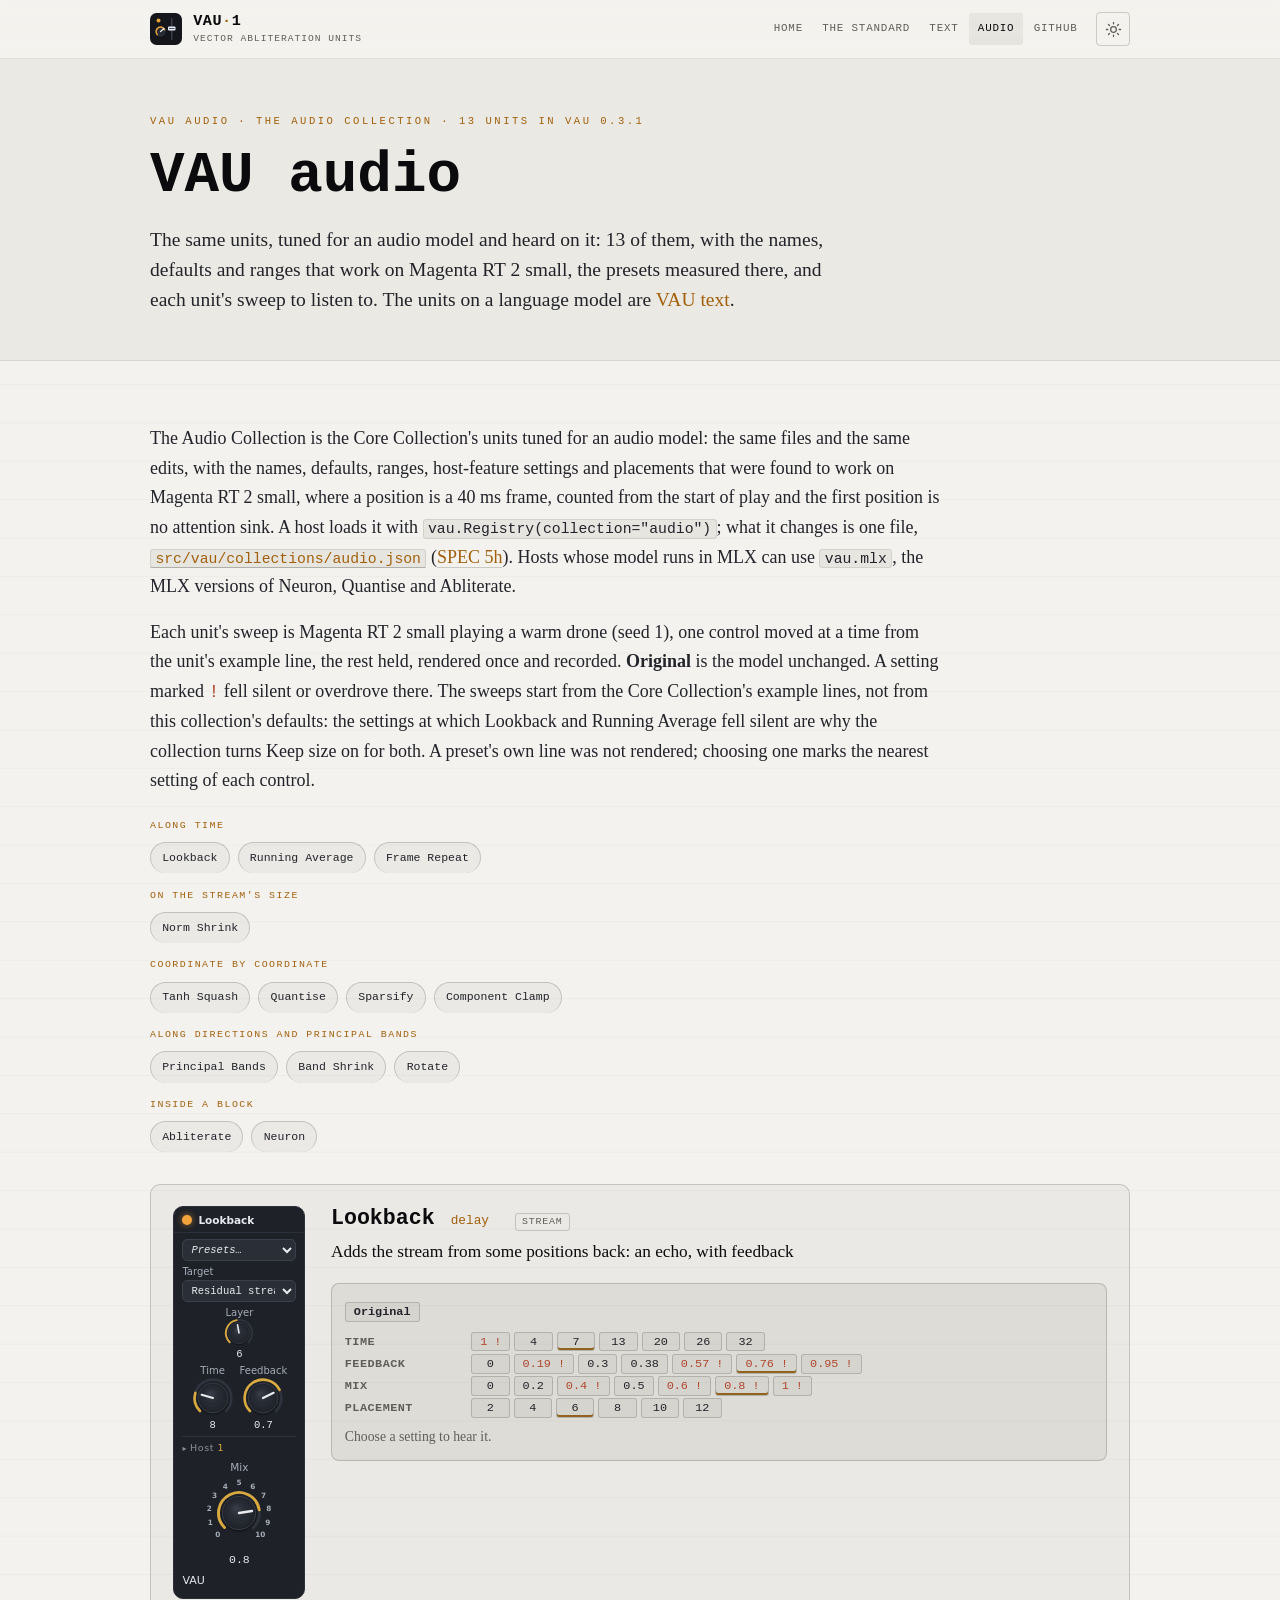
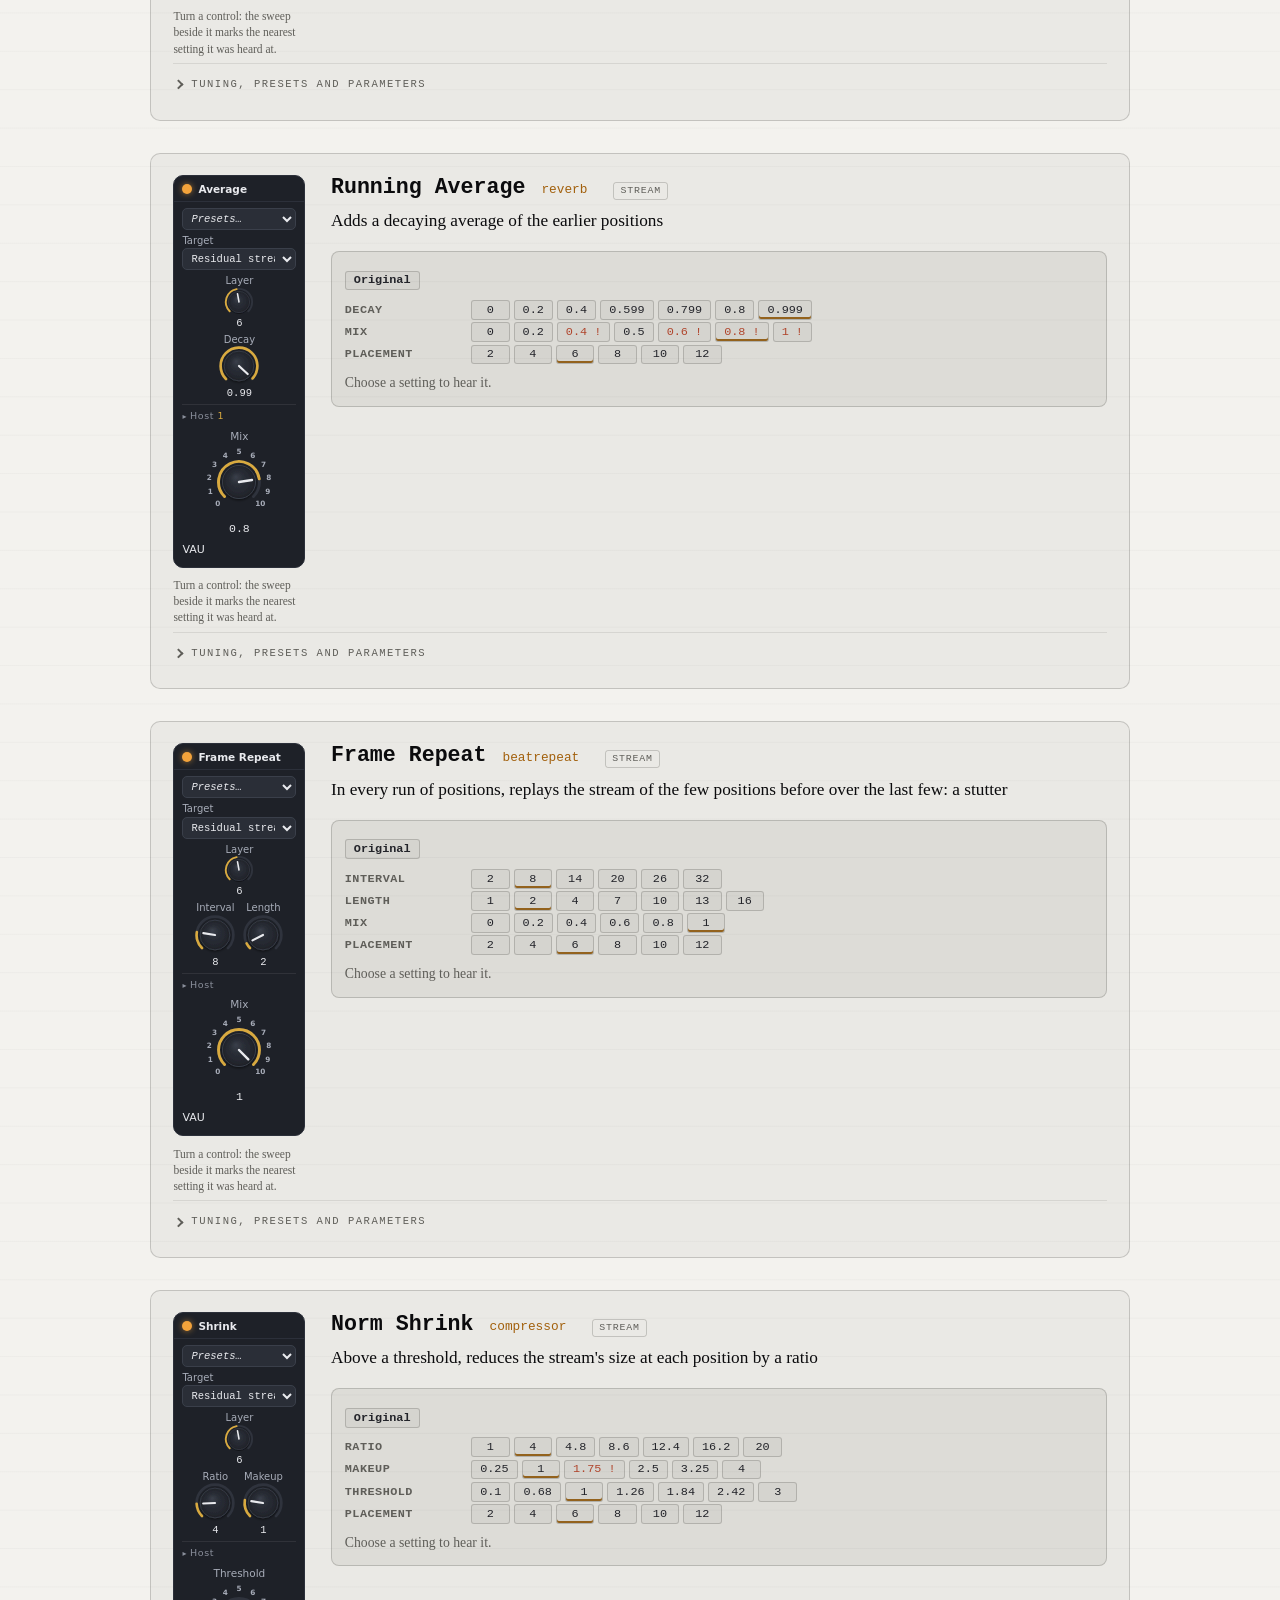
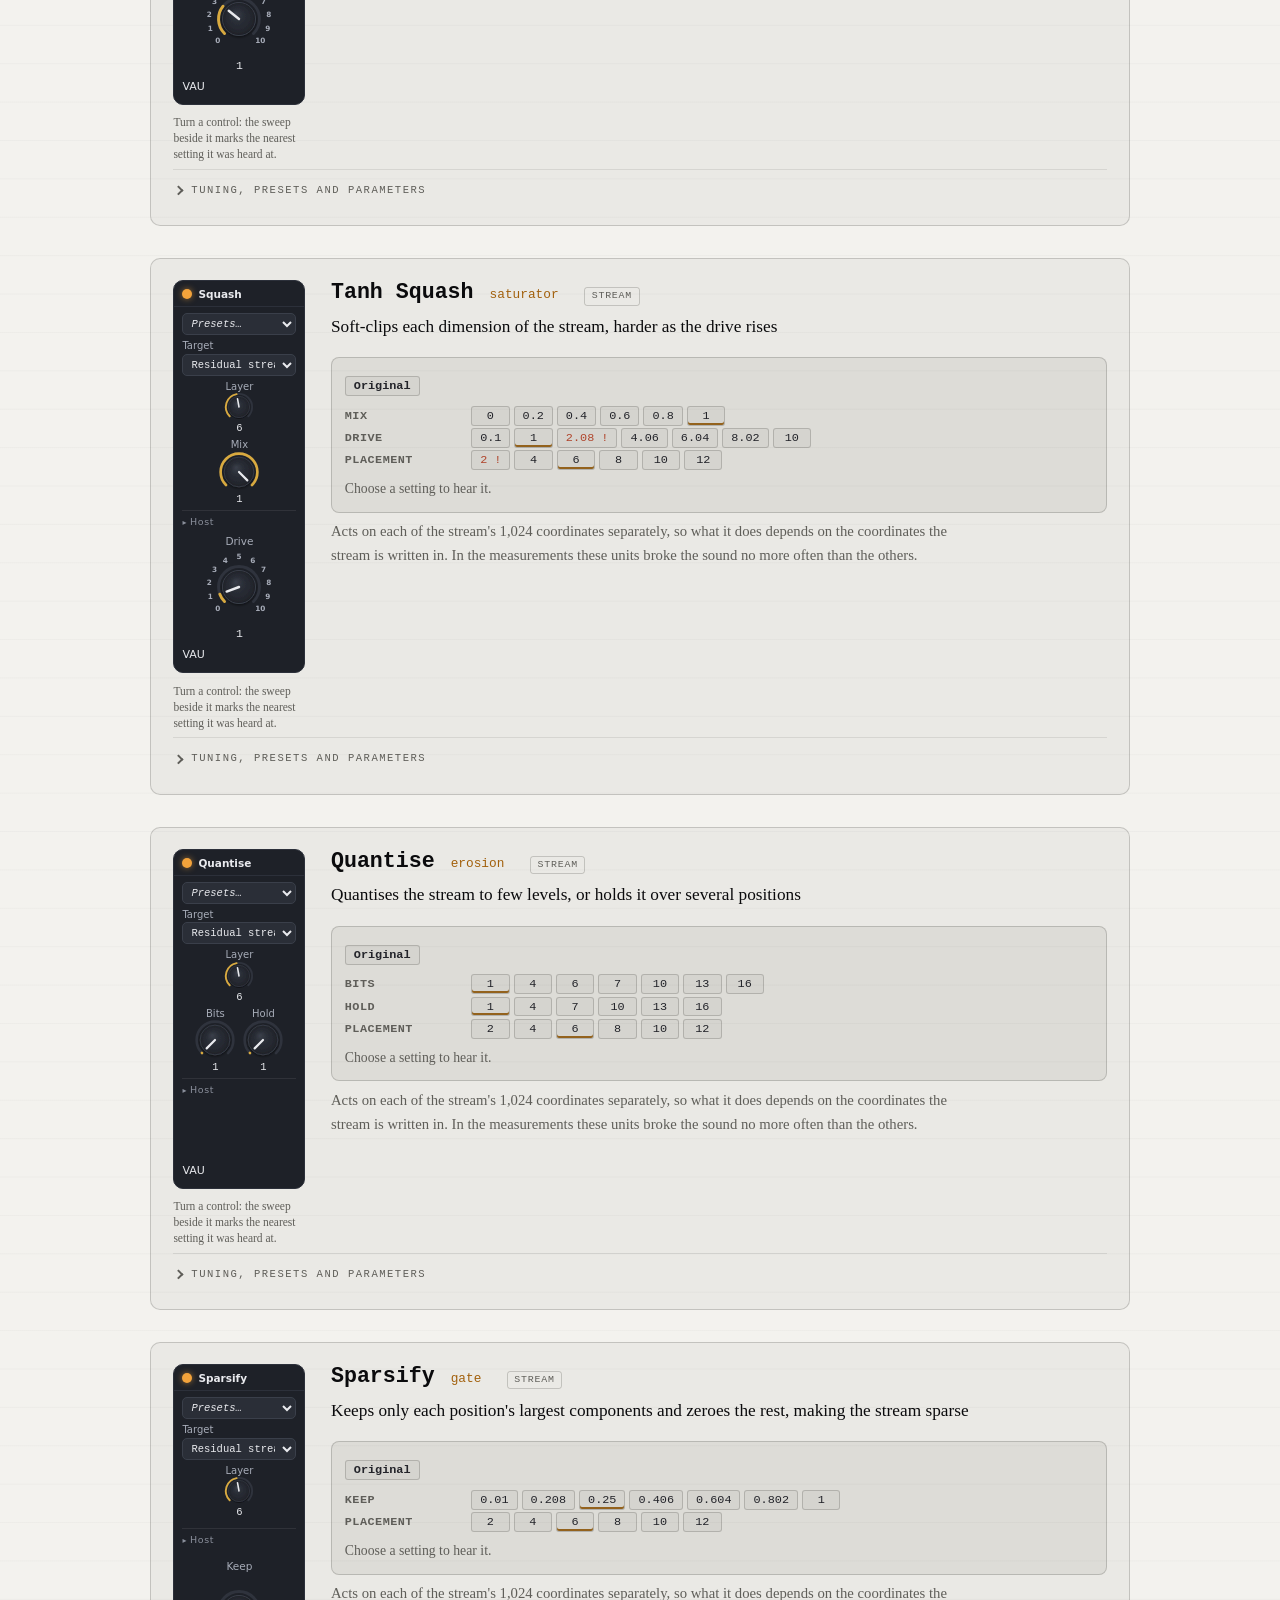
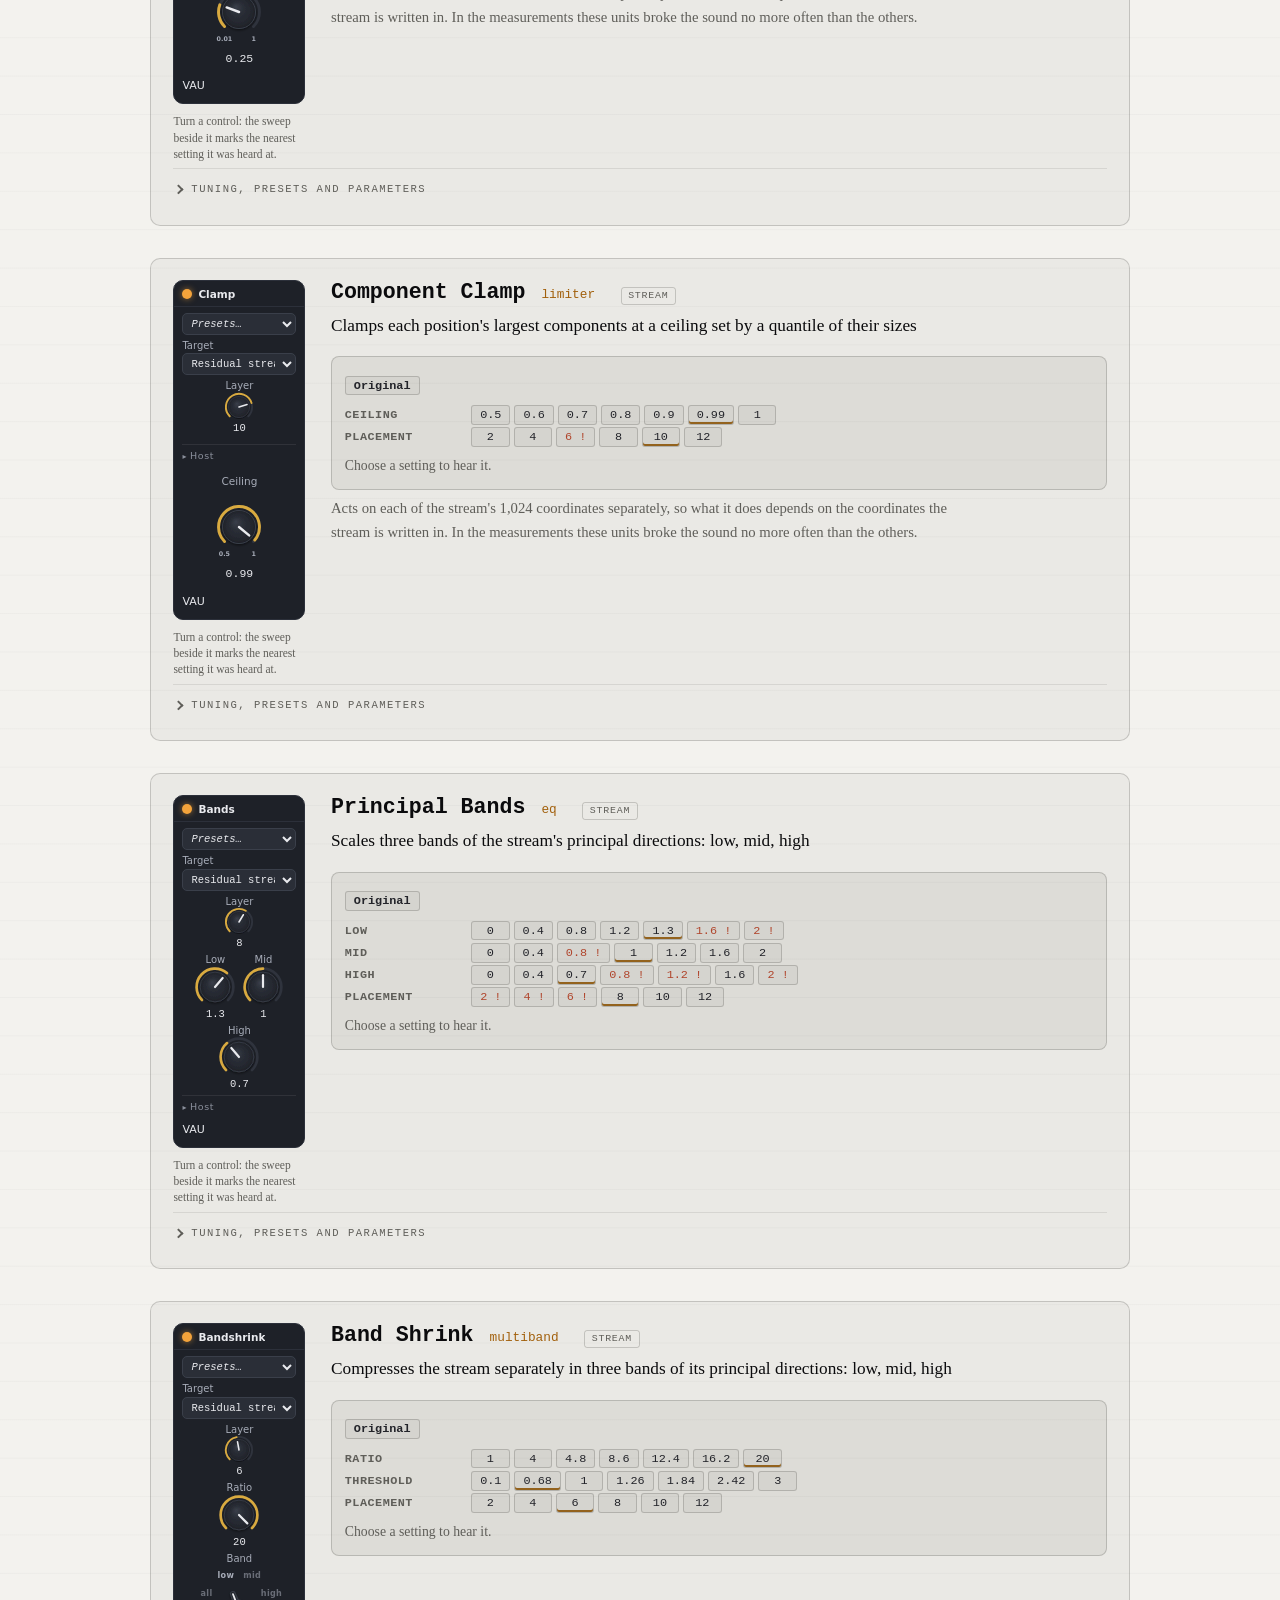
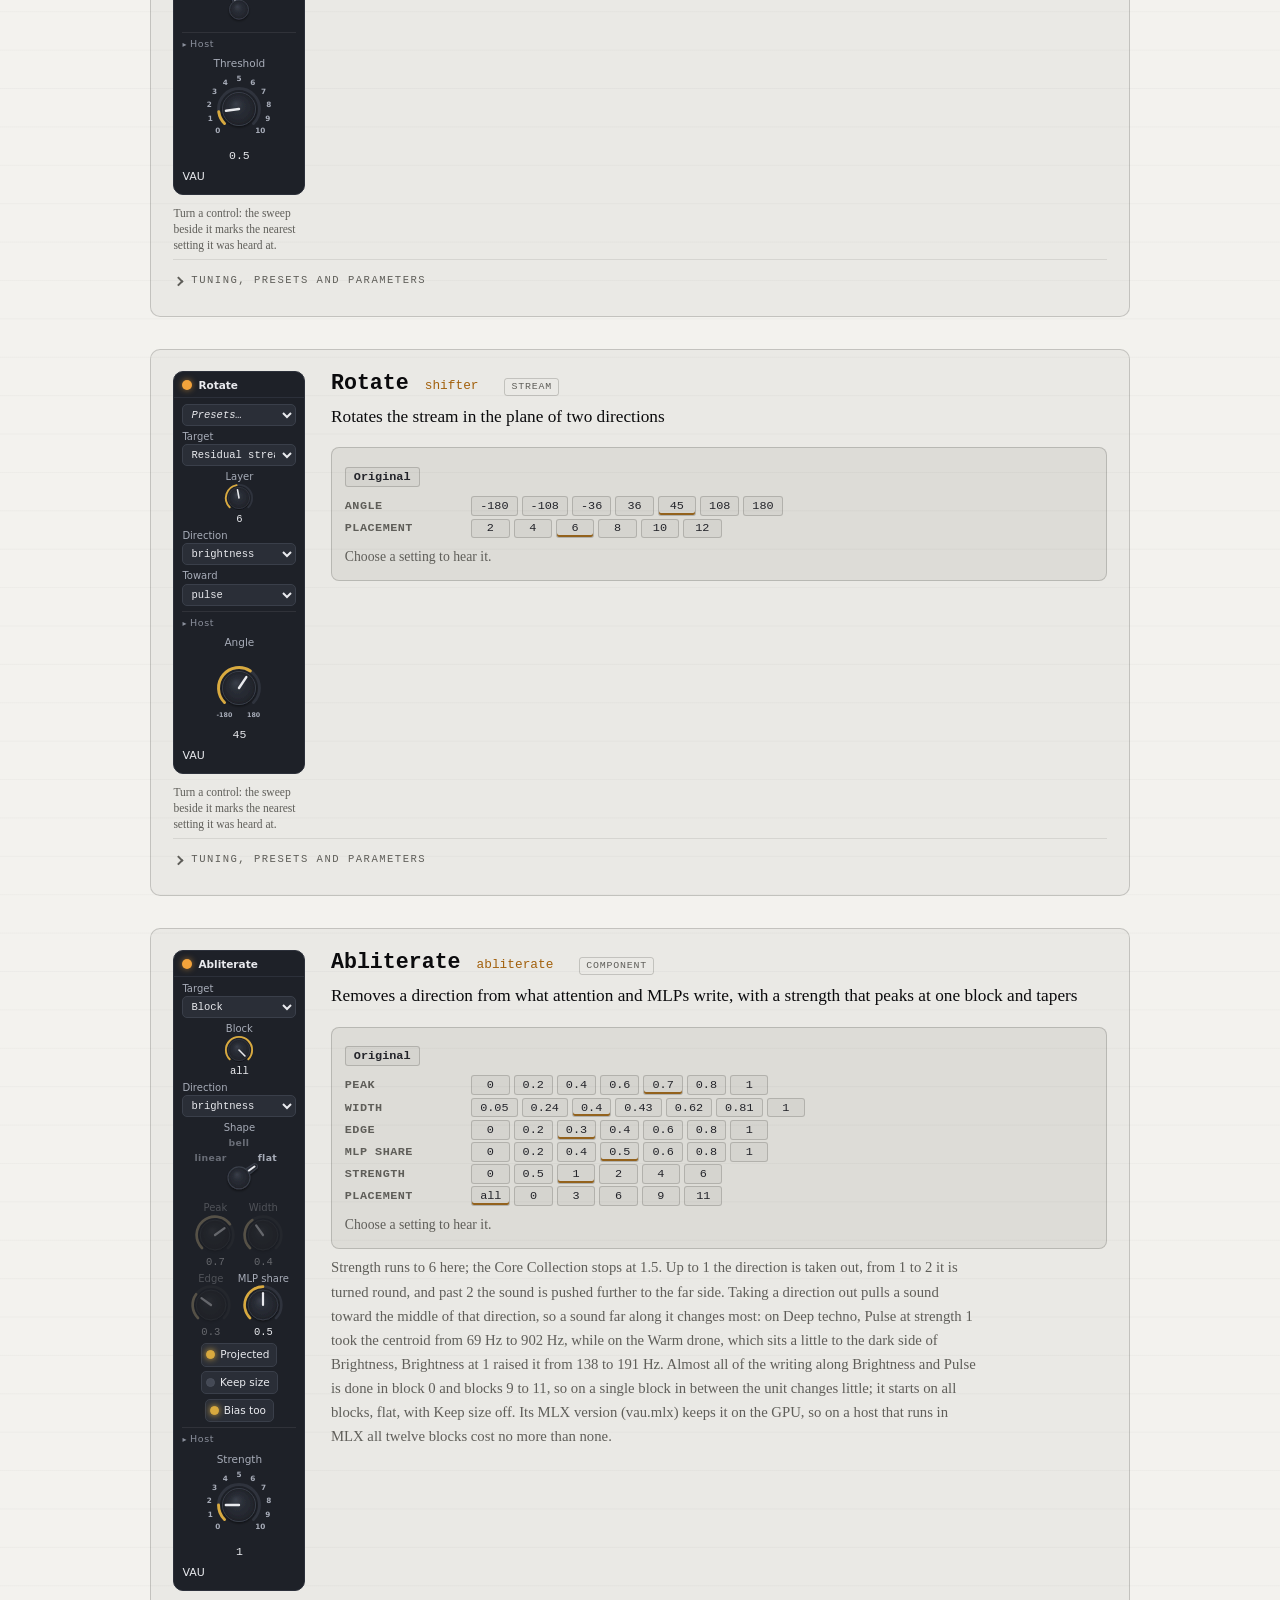
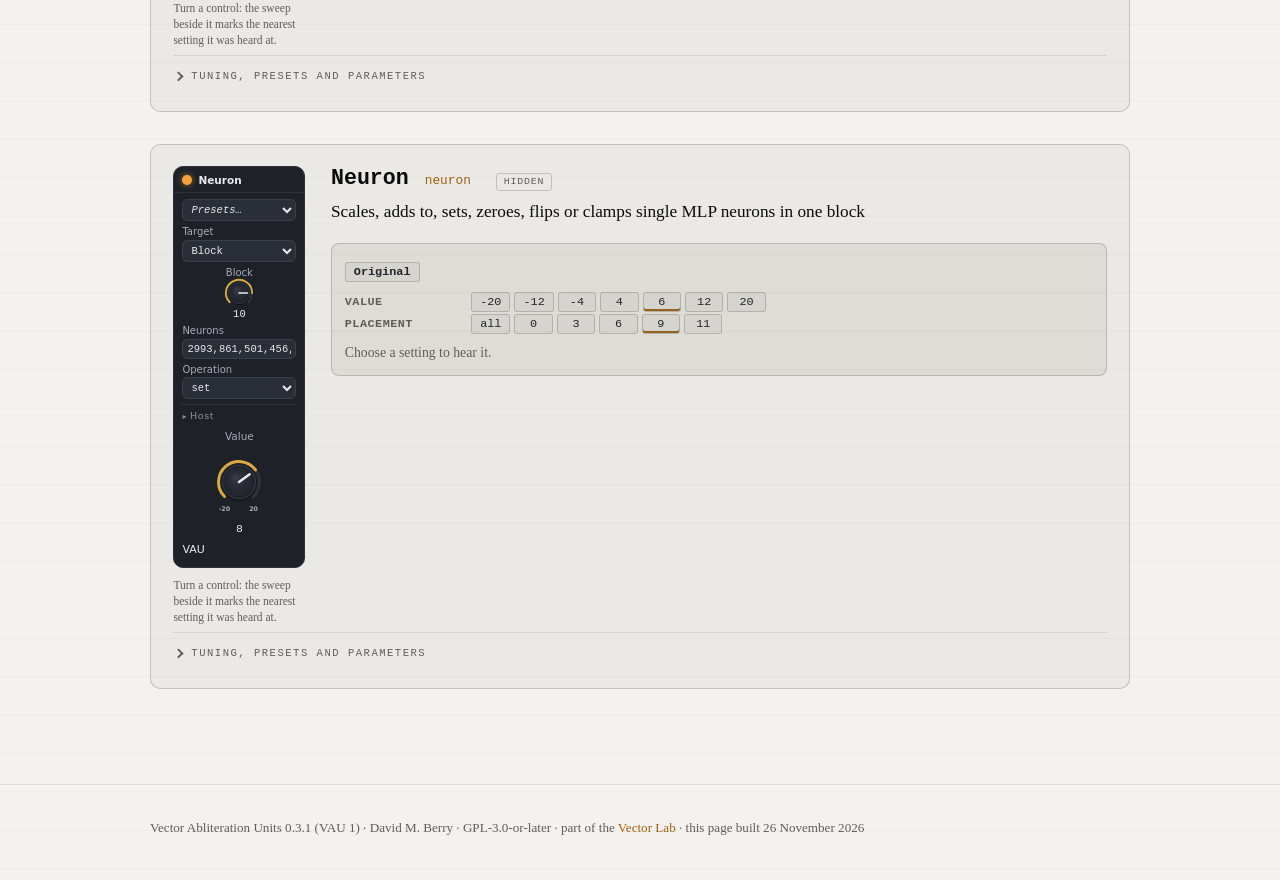
==== docs/audio.html @ e118e0f9 "VAU 0.3.1: VAU text and VAU audio; the Audio Collection; vau.mlx - The Audio Collection: the Core Co" ====
<!DOCTYPE html>
<html lang="en-GB">
<head>
  <meta charset="utf-8">
  <meta name="viewport" content="width=device-width, initial-scale=1">
  <title>VAU audio · Vector Abliteration Units</title>
  <meta name="description" content="The Audio Collection: the Vector Abliteration Units tuned for an audio model, Magenta RT 2 small, with each unit&#x27;s sweep to listen to, its presets and what the collection changes.">
  <link rel="icon" href="logo.svg" type="image/svg+xml">
  <meta name="theme-color" content="#f3f2ee" media="(prefers-color-scheme: light)">
  <meta name="theme-color" content="#101217" media="(prefers-color-scheme: dark)">
  <meta property="og:title" content="VAU audio · Vector Abliteration Units">
  <meta property="og:description" content="The Audio Collection: the Vector Abliteration Units tuned for an audio model, Magenta RT 2 small, with each unit&#x27;s sweep to listen to, its presets and what the collection changes.">
  <meta property="og:type" content="website">
  <meta property="og:url" content="https://vector-lab-tools.github.io/vector-abliteration-units/audio.html">
  <script>(function(){try{var t=localStorage.getItem('vau-theme');if(t==='light'||t==='dark')document.documentElement.setAttribute('data-theme',t);}catch(e){}})();</script>
  <link rel="stylesheet" href="style.css?v=4a406ab8c1">
  <link rel="stylesheet" href="vau-card.css?v=61e26189cd">
  <link rel="stylesheet" href="vau-core.css?v=1304caed5c">
</head>
<body>
<!-- Generated by tools/build_site.py: edit that script, or SPEC.md and the units, not this file. -->

  <header class="site-header">
    <div class="wrap">
      <a class="brand" href="./" aria-label="Vector Abliteration Units, home">
        <img src="logo.svg" alt="">
        <span class="brand-block">
          <span class="brand-name">VAU<span class="dot">·</span>1</span>
          <span class="brand-tagline">Vector Abliteration Units</span>
        </span>
      </a>
      <div class="head-tools">
        <nav class="site-nav" aria-label="Site">
          <a href="index.html">Home</a>
          <a href="spec.html">The standard</a>
          <a href="units.html">Text</a>
          <a href="audio.html" aria-current="page">Audio</a>
          <a href="https://github.com/vector-lab-tools/vector-abliteration-units">GitHub</a>
        </nav>
        <button class="theme-toggle" type="button" aria-label="Switch between light and dark" title="Switch between light and dark">
          <svg class="icon-moon" viewBox="0 0 24 24" fill="none" stroke="currentColor" stroke-width="1.8" stroke-linecap="round" stroke-linejoin="round" aria-hidden="true"><path d="M21 12.79A9 9 0 1 1 11.21 3 7 7 0 0 0 21 12.79z"/></svg>
          <svg class="icon-sun" viewBox="0 0 24 24" fill="none" stroke="currentColor" stroke-width="1.8" stroke-linecap="round" stroke-linejoin="round" aria-hidden="true"><circle cx="12" cy="12" r="4"/><path d="M12 2v2M12 20v2M4.93 4.93l1.41 1.41M17.66 17.66l1.41 1.41M2 12h2M20 12h2M4.93 19.07l1.41-1.41M17.66 6.34l1.41-1.41"/></svg>
        </button>
      </div>
    </div>
  </header>

  <section class="hero doc-hero">
    <div class="wrap hero-inner">
      <span class="kicker">VAU audio · the Audio Collection · 13 units in VAU 0.3.1</span>
      <h1>VAU audio</h1>
      <p class="tagline">The same units, tuned for an audio model and heard on it: 13 of them, with the names, defaults and ranges that work on Magenta RT 2 small, the presets measured there, and each unit's sweep to listen to. The units on a language model are <a href="units.html">VAU text</a>.</p>
    </div>
  </section>

  <main class="content">
    <svg width="0" height="0" style="position:absolute" aria-hidden="true"><defs><linearGradient id="vuPlate" x1="0" y1="0" x2="0" y2="1"><stop offset="0" stop-color="#24448c"/><stop offset="0.45" stop-color="#1f3d80"/><stop offset="1" stop-color="#1a356f"/></linearGradient><radialGradient id="vuKnob" cx="0.5" cy="0.5" r="0.5" fx="0.41" fy="0.35"><stop offset="0" stop-color="#46484f"/><stop offset="0.35" stop-color="#1c1d21"/><stop offset="0.8" stop-color="#0a0b0c"/><stop offset="1" stop-color="#000"/></radialGradient><linearGradient id="vuCap" x1="0" y1="0" x2="0" y2="1"><stop offset="0" stop-color="#f6f7f9"/><stop offset="0.45" stop-color="#c9cdd3"/><stop offset="0.55" stop-color="#9ca2ab"/><stop offset="1" stop-color="#e1e4e8"/></linearGradient><radialGradient id="vuScrew" fx="0.4" fy="0.35"><stop offset="0" stop-color="#f4f6f8"/><stop offset="0.45" stop-color="#b9bec6"/><stop offset="1" stop-color="#5d626a"/></radialGradient><filter id="vuSoft" x="-20%" y="-20%" width="140%" height="140%"><feGaussianBlur stdDeviation="0.25"/></filter><filter id="vuShadow" x="-30%" y="-30%" width="160%" height="170%"><feDropShadow dx="0" dy="1.4" stdDeviation="1.1" flood-color="#000" flood-opacity="0.6"/></filter></defs></svg>
    <div class="wrap">
      <p>The Audio Collection is the Core Collection's units tuned for an audio model: the same files and the same edits, with the names, defaults, ranges, host-feature settings and placements that were found to work on Magenta RT 2 small, where a position is a 40 ms frame, counted from the start of play and the first position is no attention sink. A host loads it with <code>vau.Registry(collection="audio")</code>; what it changes is one file, <a href="https://github.com/vector-lab-tools/vector-abliteration-units/blob/main/src/vau/collections/audio.json"><code>src/vau/collections/audio.json</code></a> (<a href="spec.html#5h-the-audio-collection-and-mlx-versions">SPEC 5h</a>). Hosts whose model runs in MLX can use <code>vau.mlx</code>, the MLX versions of Neuron, Quantise and Abliterate.</p>
      <p>Each unit's sweep is Magenta RT 2 small playing a warm drone (seed 1), one control moved at a time from the unit's example line, the rest held, rendered once and recorded. <b>Original</b> is the model unchanged. A setting marked <span class="au-bad-key">!</span> fell silent or overdrove there. The sweeps start from the Core Collection's example lines, not from this collection's defaults: the settings at which Lookback and Running Average fell silent are why the collection turns Keep size on for both. A preset's own line was not rendered; choosing one marks the nearest setting of each control.</p>
      <nav class="unit-index" aria-label="Units">
        <span class="ui-cat">Along time</span>
        <a href="#delay">Lookback</a>
        <a href="#reverb">Running Average</a>
        <a href="#beatrepeat">Frame Repeat</a>
        <span class="ui-cat">On the stream&#x27;s size</span>
        <a href="#compressor">Norm Shrink</a>
        <span class="ui-cat">Coordinate by coordinate</span>
        <a href="#saturator">Tanh Squash</a>
        <a href="#erosion">Quantise</a>
        <a href="#gate">Sparsify</a>
        <a href="#limiter">Component Clamp</a>
        <span class="ui-cat">Along directions and principal bands</span>
        <a href="#eq">Principal Bands</a>
        <a href="#multiband">Band Shrink</a>
        <a href="#shifter">Rotate</a>
        <span class="ui-cat">Inside a block</span>
        <a href="#abliterate">Abliterate</a>
        <a href="#neuron">Neuron</a>
      </nav>
      <article class="unit reveal" id="delay">
        <div class="unit-top">
          <figure class="uc"><div class="uc-strip"><div class="uc-top"><span class="uc-led"></span><b>Lookback</b></div><div class="uc-card" data-vau-card="delay" data-values="{&quot;time&quot;: &quot;8&quot;, &quot;feedback&quot;: &quot;0.7&quot;, &quot;mix&quot;: &quot;0.8&quot;, &quot;keepnorm&quot;: &quot;1&quot;, &quot;_target&quot;: [&quot;layer&quot;, &quot;6&quot;]}"></div></div><p class="uc-hint">Turn a control: the sweep beside it marks the nearest setting it was heard at.</p></figure>
          <div class="unit-main">
            <div class="unit-head"><h2>Lookback</h2><span class="id">delay</span><span class="space-tag" title="What it transforms (its space, SPEC section 4)">stream</span></div>
            <p class="what">Adds the stream from some positions back: an echo, with feedback</p>
            <div class="au-listen" data-au="delay"></div>
            
          </div>
        </div>
        <details class="unit-more">
        <summary>Tuning, presets and parameters</summary>
        <h3>What the collection changes</h3>
        <div class="table-wrap"><table><thead><tr><th>Setting</th><th>Core Collection</th><th>Audio Collection</th></tr></thead><tbody><tr><td>Time, default</td><td>4</td><td>8</td></tr><tr><td>Feedback, default</td><td>0.3</td><td>0.7</td></tr><tr><td>Mix, default</td><td>0.5</td><td>0.8</td></tr><tr><td>Keep size (host feature)</td><td>off</td><td>on</td></tr><tr><td>Placement</td><td>6</td><td>6</td></tr></tbody></table></div>
        <h3>Presets on Magenta RT 2 small</h3>
<p class="small">7 presets measured on Magenta RT 2 small, a music model, each kept only if it broke the output on none of 10 held-out seeds; the last column says which measures moved the same way beyond chance there. Presets are per model: on another model the same line can do something else.</p>
<div class="table-wrap"><table><thead><tr><th>Preset</th><th>Line</th><th>What it does</th><th>Heard beyond chance</th></tr></thead><tbody><tr><td>Ghost Trail</td><td><code>delay layer=6 time=4 feedback=0.3 mix=0.2 keepnorm=1</code></td><td>An echo four frames (160 ms) back, at layer 6, with the stream kept to its size</td><td>none beyond chance</td></tr><tr><td>Slapback</td><td><code>delay layer=6 time=2 feedback=0.3 mix=0.2 keepnorm=1</code></td><td>A short echo, two frames (80 ms) back, kept to size: spectral shape changed</td><td>spectral shape</td></tr><tr><td>Long Echo</td><td><code>delay layer=6 time=12 feedback=0.3 mix=0.2 keepnorm=1</code></td><td>An echo twelve frames (480 ms) back, kept to size: quieter</td><td>level</td></tr><tr><td>Deep Echo</td><td><code>delay layer=12 time=4 feedback=0.3 mix=0.2 keepnorm=1</code></td><td>An echo four frames back at the last layer, kept to size</td><td>none beyond chance</td></tr><tr><td>Smear</td><td><code>delay layer=2 time=4 feedback=0.3 mix=0.3 keepnorm=1</code></td><td>An early echo, at layer 2, with the stream kept to its size: each frame more like the ones before it</td><td>frame to frame</td></tr><tr><td>Feedback Loop <span class="chip">start</span></td><td><code>delay layer=6 time=8 feedback=0.7 mix=0.8 keepnorm=1</code></td><td>A strong echo that feeds back on itself, kept to size: darker, quieter, spectral shape changed</td><td>brightness, level, spectral shape</td></tr><tr><td>Late Repeats</td><td><code>delay layer=12 time=2 feedback=0.6 mix=0.6 keepnorm=1</code></td><td>Short repeats with feedback at the last layer, kept to size: darker</td><td>brightness</td></tr></tbody></table></div>
        <h3>Parameters</h3>
        <div class="table-wrap"><table>
          <thead><tr><th>Key</th><th>Label</th><th>Range</th><th>Default</th><th>Held on the model</th><th>Tip</th></tr></thead>
          <tbody><tr><td><code>time</code></td><td>Time</td><td>1 to 32</td><td>8</td><td></td><td class="tip"><code>the echo of position p is read from p − time  (in frames)</code></td></tr><tr><td><code>feedback</code></td><td>Feedback</td><td>0 to 0.95</td><td>0.7</td><td></td><td class="tip"><code>line[p] = h[p] + feedback · line[p − time]</code></td></tr><tr><td><code>mix</code></td><td>Mix</td><td>0 to 1</td><td>0.8</td><td></td><td class="tip"><code>h&#x27;[p] = h[p] + mix · line[p − time]</code></td></tr></tbody>
        </table></div>
        <p class="small">Held on the model: the part of the range in which the sound neither fell silent nor overdrove on the seeds it was measured on. Measured placements: 6, 10.</p>
        <h3>Help</h3>
        <p class="help">Adds the stream from <i>time</i> positions back (tokens, in a language model); with feedback the echo carries its own earlier echoes, fading. Where the model has an attention sink at the first position (most language models), that position is neither changed nor drawn on. Mix 0 is neutral.</p>
        </details>
      </article>
      <article class="unit reveal" id="reverb">
        <div class="unit-top">
          <figure class="uc"><div class="uc-strip"><div class="uc-top"><span class="uc-led"></span><b>Average</b></div><div class="uc-card" data-vau-card="reverb" data-values="{&quot;decay&quot;: &quot;0.99&quot;, &quot;mix&quot;: &quot;0.8&quot;, &quot;keepnorm&quot;: &quot;1&quot;, &quot;_target&quot;: [&quot;layer&quot;, &quot;6&quot;]}"></div></div><p class="uc-hint">Turn a control: the sweep beside it marks the nearest setting it was heard at.</p></figure>
          <div class="unit-main">
            <div class="unit-head"><h2>Running Average</h2><span class="id">reverb</span><span class="space-tag" title="What it transforms (its space, SPEC section 4)">stream</span></div>
            <p class="what">Adds a decaying average of the earlier positions</p>
            <div class="au-listen" data-au="reverb"></div>
            
          </div>
        </div>
        <details class="unit-more">
        <summary>Tuning, presets and parameters</summary>
        <h3>What the collection changes</h3>
        <div class="table-wrap"><table><thead><tr><th>Setting</th><th>Core Collection</th><th>Audio Collection</th></tr></thead><tbody><tr><td>Decay, default</td><td>0.8</td><td>0.99</td></tr><tr><td>Mix, default</td><td>0.5</td><td>0.8</td></tr><tr><td>Keep size (host feature)</td><td>off</td><td>on</td></tr><tr><td>Placement</td><td>6</td><td>6</td></tr></tbody></table></div>
        <h3>Presets on Magenta RT 2 small</h3>
<p class="small">7 presets measured on Magenta RT 2 small, a music model, each kept only if it broke the output on none of 10 held-out seeds; the last column says which measures moved the same way beyond chance there. Presets are per model: on another model the same line can do something else.</p>
<div class="table-wrap"><table><thead><tr><th>Preset</th><th>Line</th><th>What it does</th><th>Heard beyond chance</th></tr></thead><tbody><tr><td>Afterglow</td><td><code>reverb layer=6 decay=0.8 mix=0.2 keepnorm=1</code></td><td>A short tail of the stream&#x27;s own past at layer 6, kept to size</td><td>none beyond chance</td></tr><tr><td>Wash</td><td><code>reverb layer=12 decay=0.9 mix=0.3 keepnorm=1</code></td><td>A longer tail at the last layer, kept to size: darker</td><td>brightness</td></tr><tr><td>Short Room</td><td><code>reverb layer=10 decay=0.6 mix=0.5 keepnorm=1</code></td><td>A short tail mixed in strongly at layer 10, kept to size: spectral shape changed</td><td>spectral shape</td></tr><tr><td>Undertow</td><td><code>reverb layer=2 decay=0.9 mix=0.3 keepnorm=1</code></td><td>An early tail, at layer 2, kept to size: quieter</td><td>level</td></tr><tr><td>Long Tail <span class="chip">start</span></td><td><code>reverb layer=6 decay=0.99 mix=0.8 keepnorm=1</code></td><td>A tail of about a hundred frames (four seconds), kept to size: darker, each frame less like the one before it, spectral shape changed</td><td>brightness, spectral shape, frame to frame</td></tr><tr><td>Infinite Hall</td><td><code>reverb layer=6 decay=0.999 mix=1 keepnorm=1</code></td><td>A tail that hardly fades, all of it mixed in, kept to size: darker, spectral shape changed</td><td>brightness, spectral shape</td></tr><tr><td>Late Bloom</td><td><code>reverb layer=12 decay=0.98 mix=0.8 keepnorm=1</code></td><td>A long tail at the last layer, kept to size: darker, each frame less like the one before it, spectral shape changed</td><td>brightness, spectral shape, frame to frame</td></tr></tbody></table></div>
        <h3>Parameters</h3>
        <div class="table-wrap"><table>
          <thead><tr><th>Key</th><th>Label</th><th>Range</th><th>Default</th><th>Held on the model</th><th>Tip</th></tr></thead>
          <tbody><tr><td><code>decay</code></td><td>Decay</td><td>0 to 0.999</td><td>0.99</td><td>0.5994 to 0.999</td><td class="tip"><code>tail[p] = decay · tail[p − 1] + (1 − decay) · h[p]</code></td></tr><tr><td><code>mix</code></td><td>Mix</td><td>0 to 1</td><td>0.8</td><td></td><td class="tip"><code>h&#x27;[p] = h[p] + mix · tail[p − 1]</code></td></tr></tbody>
        </table></div>
        <p class="small">Held on the model: the part of the range in which the sound neither fell silent nor overdrove on the seeds it was measured on. Measured placements: 6, 8, 10, 12.</p>
        <h3>Help</h3>
        <p class="help">Adds a running average of the earlier positions, each step keeping <i>decay</i> of the last average. Where the model has an attention sink at the first position, that position is neither changed nor drawn on. Mix 0 is neutral.</p>
        </details>
      </article>
      <article class="unit reveal" id="beatrepeat">
        <div class="unit-top">
          <figure class="uc"><div class="uc-strip"><div class="uc-top"><span class="uc-led"></span><b>Frame Repeat</b></div><div class="uc-card" data-vau-card="beatrepeat" data-values="{&quot;interval&quot;: &quot;8&quot;, &quot;length&quot;: &quot;2&quot;, &quot;mix&quot;: &quot;1&quot;, &quot;_target&quot;: [&quot;layer&quot;, &quot;6&quot;]}"></div></div><p class="uc-hint">Turn a control: the sweep beside it marks the nearest setting it was heard at.</p></figure>
          <div class="unit-main">
            <div class="unit-head"><h2>Frame Repeat</h2><span class="id">beatrepeat</span><span class="space-tag" title="What it transforms (its space, SPEC section 4)">stream</span></div>
            <p class="what">In every run of positions, replays the stream of the few positions before over the last few: a stutter</p>
            <div class="au-listen" data-au="beatrepeat"></div>
            
          </div>
        </div>
        <details class="unit-more">
        <summary>Tuning, presets and parameters</summary>
        <h3>What the collection changes</h3>
        <div class="table-wrap"><table><thead><tr><th>Setting</th><th>Core Collection</th><th>Audio Collection</th></tr></thead><tbody><tr><td>Name</td><td>vPosition Repeat</td><td>Frame Repeat</td></tr><tr><td>Placement</td><td>6</td><td>6</td></tr></tbody></table></div>
        <h3>Presets on Magenta RT 2 small</h3>
<p class="small">6 presets measured on Magenta RT 2 small, a music model, each kept only if it broke the output on none of 10 held-out seeds; the last column says which measures moved the same way beyond chance there. Presets are per model: on another model the same line can do something else.</p>
<div class="table-wrap"><table><thead><tr><th>Preset</th><th>Line</th><th>What it does</th><th>Heard beyond chance</th></tr></thead><tbody><tr><td>Stutter</td><td><code>beatrepeat layer=6 interval=8 length=2 mix=1</code></td><td>The default: the last two frames of every eight replay the frame before them</td><td>none beyond chance</td></tr><tr><td>Double Time</td><td><code>beatrepeat layer=6 interval=4 length=2 mix=1</code></td><td>Half of every four frames held</td><td>none beyond chance</td></tr><tr><td>Half Bar</td><td><code>beatrepeat layer=6 interval=8 length=4 mix=1</code></td><td>Half of every eight frames held: darker, each frame more like the ones before it</td><td>brightness, frame to frame</td></tr><tr><td>Tape Catch</td><td><code>beatrepeat layer=6 interval=3 length=1 mix=1</code></td><td>One frame in three held, a fast catch</td><td>none beyond chance</td></tr><tr><td>Deep Stutter</td><td><code>beatrepeat layer=2 interval=8 length=4 mix=1</code></td><td>Half of every eight frames held, at layer 2: each frame more like the ones before it</td><td>frame to frame</td></tr><tr><td>Long Loop</td><td><code>beatrepeat layer=12 interval=16 length=8 mix=1</code></td><td>Eight frames of every sixteen held at the last layer</td><td>none beyond chance</td></tr></tbody></table></div>
        <h3>Parameters</h3>
        <div class="table-wrap"><table>
          <thead><tr><th>Key</th><th>Label</th><th>Range</th><th>Default</th><th>Held on the model</th><th>Tip</th></tr></thead>
          <tbody><tr><td><code>interval</code></td><td>Interval</td><td>2 to 32</td><td>8</td><td>2 to 32</td><td class="tip"><code>positions from 1 taken in runs of interval</code></td></tr><tr><td><code>length</code></td><td>Length</td><td>1 to 16</td><td>2</td><td>1 to 16</td><td class="tip"><code>last length of each run: from h[p − length]</code></td></tr><tr><td><code>mix</code></td><td>Mix</td><td>0 to 1</td><td>1</td><td>0 to 1</td><td class="tip"><code>h&#x27;[p] = (1 − mix) h[p] + mix · h[p − length]</code></td></tr></tbody>
        </table></div>
        <p class="small">Held on the model: the part of the range in which the sound neither fell silent nor overdrove on the seeds it was measured on. Measured placements: 2, 4, 6, 8, 10, 12.</p>
        <h3>Help</h3>
        <p class="help">The positions after the first are taken in runs of <i>interval</i>; over the last <i>length</i> positions of each run, the stream is replaced (by <i>mix</i>) with the stream of the <i>length</i> positions just before them, so that stretch is heard twice. Where the model has an attention sink at the first position (most language models), that position is neither changed nor replayed. Mix 0 is neutral.</p>
        </details>
      </article>
      <article class="unit reveal" id="compressor">
        <div class="unit-top">
          <figure class="uc"><div class="uc-strip"><div class="uc-top"><span class="uc-led"></span><b>Shrink</b></div><div class="uc-card" data-vau-card="compressor" data-values="{&quot;ratio&quot;: &quot;4&quot;, &quot;makeup&quot;: &quot;1&quot;, &quot;thresh&quot;: &quot;1&quot;, &quot;_target&quot;: [&quot;layer&quot;, &quot;6&quot;]}"></div></div><p class="uc-hint">Turn a control: the sweep beside it marks the nearest setting it was heard at.</p></figure>
          <div class="unit-main">
            <div class="unit-head"><h2>Norm Shrink</h2><span class="id">compressor</span><span class="space-tag" title="What it transforms (its space, SPEC section 4)">stream</span></div>
            <p class="what">Above a threshold, reduces the stream&#x27;s size at each position by a ratio</p>
            <div class="au-listen" data-au="compressor"></div>
            
          </div>
        </div>
        <details class="unit-more">
        <summary>Tuning, presets and parameters</summary>
        <h3>What the collection changes</h3>
        <div class="table-wrap"><table><thead><tr><th>Setting</th><th>Core Collection</th><th>Audio Collection</th></tr></thead><tbody><tr><td>Placement</td><td>6</td><td>6</td></tr></tbody></table></div>
        <h3>Presets on Magenta RT 2 small</h3>
<p class="small">6 presets measured on Magenta RT 2 small, a music model, each kept only if it broke the output on none of 10 held-out seeds; the last column says which measures moved the same way beyond chance there. Presets are per model: on another model the same line can do something else.</p>
<div class="table-wrap"><table><thead><tr><th>Preset</th><th>Line</th><th>What it does</th><th>Heard beyond chance</th></tr></thead><tbody><tr><td>Glue</td><td><code>compressor layer=6 ratio=4 makeup=1 thresh=1</code></td><td>The default: positions larger than usual pulled back at 4:1: spectral shape changed</td><td>spectral shape</td></tr><tr><td>Squeeze</td><td><code>compressor layer=6 ratio=8 makeup=1 thresh=0.8</code></td><td>8:1 from a little below the usual size: louder, spectral shape changed</td><td>level, spectral shape</td></tr><tr><td>Flatten</td><td><code>compressor layer=6 ratio=4 makeup=1 thresh=0.3</code></td><td>4:1 from a third of the usual size: louder, spectral shape changed</td><td>level, spectral shape</td></tr><tr><td>Half Power</td><td><code>compressor layer=6 ratio=4 makeup=0.5 thresh=1</code></td><td>The default, then halved: louder, spectral shape changed</td><td>level, spectral shape</td></tr><tr><td>Crush Wall</td><td><code>compressor layer=6 ratio=20 makeup=1 thresh=0.5</code></td><td>20:1 from half the usual size: louder, spectral shape changed</td><td>level, spectral shape</td></tr><tr><td>Top Lid</td><td><code>compressor layer=10 ratio=20 makeup=1 thresh=1</code></td><td>20:1 at layer 10, on the largest positions only</td><td>none beyond chance</td></tr></tbody></table></div>
        <h3>Parameters</h3>
        <div class="table-wrap"><table>
          <thead><tr><th>Key</th><th>Label</th><th>Range</th><th>Default</th><th>Held on the model</th><th>Tip</th></tr></thead>
          <tbody><tr><td><code>ratio</code></td><td>Ratio</td><td>1 to 20</td><td>4</td><td>1 to 20</td><td class="tip"><code>n &gt; T:  n&#x27; = T + (n − T) / ratio,  n = ‖h‖ at a position</code></td></tr><tr><td><code>makeup</code></td><td>Makeup</td><td>0.25 to 4</td><td>1</td><td>0.25 to 1</td><td class="tip"><code>h&#x27; = makeup · h, after the compression</code></td></tr><tr><td><code>thresh</code></td><td>Threshold</td><td>0.1 to 3</td><td>1</td><td>0.1 to 3</td><td class="tip"><code>T = thresh × mean ‖h‖ at this layer over the corpus</code></td></tr></tbody>
        </table></div>
        <p class="small">Held on the model: the part of the range in which the sound neither fell silent nor overdrove on the seeds it was measured on. Measured placements: 2, 4, 6, 8, 10, 12.</p>
        <h3>Help</h3>
        <p class="help">Where the stream at a position is larger than the threshold (a multiple of its typical size at that layer), each unit over is reduced to 1/ratio of a unit; then everything is multiplied by makeup. Ratio 1 is neutral; 20 is close to a limiter.</p>
        </details>
      </article>
      <article class="unit reveal" id="saturator">
        <div class="unit-top">
          <figure class="uc"><div class="uc-strip"><div class="uc-top"><span class="uc-led"></span><b>Squash</b></div><div class="uc-card" data-vau-card="saturator" data-values="{&quot;mix&quot;: &quot;1&quot;, &quot;drive&quot;: &quot;1&quot;, &quot;_target&quot;: [&quot;layer&quot;, &quot;6&quot;]}"></div></div><p class="uc-hint">Turn a control: the sweep beside it marks the nearest setting it was heard at.</p></figure>
          <div class="unit-main">
            <div class="unit-head"><h2>Tanh Squash</h2><span class="id">saturator</span><span class="space-tag" title="What it transforms (its space, SPEC section 4)">stream</span></div>
            <p class="what">Soft-clips each dimension of the stream, harder as the drive rises</p>
            <div class="au-listen" data-au="saturator"></div>
            <p class="au-note">Acts on each of the stream&#x27;s 1,024 coordinates separately, so what it does depends on the coordinates the stream is written in. In the measurements these units broke the sound no more often than the others.</p>
          </div>
        </div>
        <details class="unit-more">
        <summary>Tuning, presets and parameters</summary>
        <h3>What the collection changes</h3>
        <div class="table-wrap"><table><thead><tr><th>Setting</th><th>Core Collection</th><th>Audio Collection</th></tr></thead><tbody><tr><td>Placement</td><td>6</td><td>6</td></tr></tbody></table></div>
        <h3>Presets on Magenta RT 2 small</h3>
<p class="small">6 presets measured on Magenta RT 2 small, a music model, each kept only if it broke the output on none of 10 held-out seeds; the last column says which measures moved the same way beyond chance there. Presets are per model: on another model the same line can do something else.</p>
<div class="table-wrap"><table><thead><tr><th>Preset</th><th>Line</th><th>What it does</th><th>Heard beyond chance</th></tr></thead><tbody><tr><td>Gentle</td><td><code>saturator layer=6 mix=1 drive=0.5</code></td><td>Half the default drive: louder</td><td>level</td></tr><tr><td>Warm</td><td><code>saturator layer=6 mix=1 drive=1</code></td><td>The default: louder, spectral shape changed</td><td>level, spectral shape</td></tr><tr><td>Half Melt</td><td><code>saturator layer=6 mix=0.5 drive=4</code></td><td>Drive 4, half of it mixed in: darker, louder, spectral shape changed</td><td>brightness, level, spectral shape</td></tr><tr><td>Burn</td><td><code>saturator layer=6 mix=1 drive=4</code></td><td>Drive 4: spectral shape changed</td><td>spectral shape</td></tr><tr><td>Meltdown</td><td><code>saturator layer=6 mix=1 drive=8</code></td><td>Drive 8: louder, spectral shape changed</td><td>level, spectral shape</td></tr><tr><td>Glass Fuzz</td><td><code>saturator layer=12 mix=1 drive=4</code></td><td>Drive 4 at the last layer: louder, spectral shape changed</td><td>level, spectral shape</td></tr></tbody></table></div>
        <h3>Parameters</h3>
        <div class="table-wrap"><table>
          <thead><tr><th>Key</th><th>Label</th><th>Range</th><th>Default</th><th>Held on the model</th><th>Tip</th></tr></thead>
          <tbody><tr><td><code>mix</code></td><td>Mix</td><td>0 to 1</td><td>1</td><td>0 to 1</td><td class="tip"><code>h&#x27; = (1 − mix)·h + mix · L·tanh(h / L)</code></td></tr><tr><td><code>drive</code></td><td>Drive</td><td>0.1 to 10</td><td>1</td><td>0.1 to 1</td><td class="tip"><code>L = 3σ / drive,  σ = each dimension&#x27;s spread over the corpus</code></td></tr></tbody>
        </table></div>
        <p class="small">Held on the model: the part of the range in which the sound neither fell silent nor overdrove on the seeds it was measured on. Measured placements: 6, 8, 10, 12.</p>
        <h3>Help</h3>
        <p class="help">Each dimension soft-clipped with tanh at three times its typical spread divided by the drive. Mix 0 is neutral.<p>It acts on each coordinate of the stream separately, so what it does depends on the coordinates the stream is written in. Those have a weaker claim to meaning than an MLP's neurons, which its nonlinearity singles out; how much weaker depends on the model's norms (a learned scale per coordinate gives them some standing).</p></p>
        </details>
      </article>
      <article class="unit reveal" id="erosion">
        <div class="unit-top">
          <figure class="uc"><div class="uc-strip"><div class="uc-top"><span class="uc-led"></span><b>Quantise</b></div><div class="uc-card" data-vau-card="erosion" data-values="{&quot;bits&quot;: &quot;1&quot;, &quot;hold&quot;: &quot;1&quot;, &quot;_target&quot;: [&quot;layer&quot;, &quot;6&quot;]}"></div></div><p class="uc-hint">Turn a control: the sweep beside it marks the nearest setting it was heard at.</p></figure>
          <div class="unit-main">
            <div class="unit-head"><h2>Quantise</h2><span class="id">erosion</span><span class="space-tag" title="What it transforms (its space, SPEC section 4)">stream</span></div>
            <p class="what">Quantises the stream to few levels, or holds it over several positions</p>
            <div class="au-listen" data-au="erosion"></div>
            <p class="au-note">Acts on each of the stream&#x27;s 1,024 coordinates separately, so what it does depends on the coordinates the stream is written in. In the measurements these units broke the sound no more often than the others.</p>
          </div>
        </div>
        <details class="unit-more">
        <summary>Tuning, presets and parameters</summary>
        <h3>What the collection changes</h3>
        <div class="table-wrap"><table><thead><tr><th>Setting</th><th>Core Collection</th><th>Audio Collection</th></tr></thead><tbody><tr><td>Bits, default</td><td>16</td><td>1</td></tr><tr><td>Placement</td><td>6</td><td>6</td></tr></tbody></table></div>
        <h3>Presets on Magenta RT 2 small</h3>
<p class="small">7 presets measured on Magenta RT 2 small, a music model, each kept only if it broke the output on none of 10 held-out seeds; the last column says which measures moved the same way beyond chance there. Presets are per model: on another model the same line can do something else.</p>
<div class="table-wrap"><table><thead><tr><th>Preset</th><th>Line</th><th>What it does</th><th>Heard beyond chance</th></tr></thead><tbody><tr><td>Bitcrush <span class="chip">start</span></td><td><code>erosion layer=6 bits=1 hold=1</code></td><td>One bit: each coordinate rounded to a few steps: darker, spectral shape changed</td><td>brightness, spectral shape</td></tr><tr><td>Two-Bit</td><td><code>erosion layer=12 bits=2 hold=1</code></td><td>Two bits at the last layer</td><td>none beyond chance</td></tr><tr><td>Crumble</td><td><code>erosion layer=12 bits=1 hold=4</code></td><td>One bit at the last layer, each position held for four frames: darker, each frame more like the ones before it, spectral shape changed</td><td>brightness, spectral shape, frame to frame</td></tr><tr><td>Stepped</td><td><code>erosion layer=6 bits=4 hold=4</code></td><td>Four bits, held for four frames: each frame more like the ones before it</td><td>frame to frame</td></tr><tr><td>Freeze 8</td><td><code>erosion layer=6 bits=16 hold=8</code></td><td>No rounding to speak of; each position held for eight frames (320 ms): each frame more like the ones before it</td><td>frame to frame</td></tr><tr><td>Hard Freeze</td><td><code>erosion layer=6 bits=16 hold=16</code></td><td>Each position held for sixteen frames (640 ms): each frame more like the ones before it</td><td>frame to frame</td></tr><tr><td>Late Freeze</td><td><code>erosion layer=12 bits=16 hold=8</code></td><td>Held for eight frames, at the last layer: darker, each frame more like the ones before it</td><td>brightness, frame to frame</td></tr></tbody></table></div>
        <h3>Parameters</h3>
        <div class="table-wrap"><table>
          <thead><tr><th>Key</th><th>Label</th><th>Range</th><th>Default</th><th>Held on the model</th><th>Tip</th></tr></thead>
          <tbody><tr><td><code>bits</code></td><td>Bits</td><td>1 to 16</td><td>1</td><td>1 to 16</td><td class="tip"><code>h&#x27; = round(h / s) · s,  s = 6σ / 2^bits  (16: off)</code></td></tr><tr><td><code>hold</code></td><td>Hold</td><td>1 to 16</td><td>1</td><td>1 to 16</td><td class="tip"><code>h&#x27;[p] = h[first p of each run of hold]  (1: off)</code></td></tr></tbody>
        </table></div>
        <p class="small">Held on the model: the part of the range in which the sound neither fell silent nor overdrove on the seeds it was measured on. Measured placements: 2, 4, 6, 8, 10, 12.</p>
        <h3>Help</h3>
        <p class="help">Rounds each dimension to one of 2<sup>bits</sup> steps across six times its spread, and holds the stream of one position over the next <i>hold</i> − 1. It degrades the activations, much as rounding a model's weights to fewer bits degrades the weights. Where the model has an attention sink at the first position, that position is left as it is. Bits 16 and hold 1 are neutral.<p>It acts on each coordinate of the stream separately, so what it does depends on the coordinates the stream is written in. Those have a weaker claim to meaning than an MLP's neurons, which its nonlinearity singles out; how much weaker depends on the model's norms (a learned scale per coordinate gives them some standing).</p></p>
        </details>
      </article>
      <article class="unit reveal" id="gate">
        <div class="unit-top">
          <figure class="uc"><div class="uc-strip"><div class="uc-top"><span class="uc-led"></span><b>Sparsify</b></div><div class="uc-card" data-vau-card="gate" data-values="{&quot;sink&quot;: &quot;0&quot;, &quot;keep&quot;: &quot;0.25&quot;, &quot;_target&quot;: [&quot;layer&quot;, &quot;6&quot;]}"></div></div><p class="uc-hint">Turn a control: the sweep beside it marks the nearest setting it was heard at.</p></figure>
          <div class="unit-main">
            <div class="unit-head"><h2>Sparsify</h2><span class="id">gate</span><span class="space-tag" title="What it transforms (its space, SPEC section 4)">stream</span></div>
            <p class="what">Keeps only each position&#x27;s largest components and zeroes the rest, making the stream sparse</p>
            <div class="au-listen" data-au="gate"></div>
            <p class="au-note">Acts on each of the stream&#x27;s 1,024 coordinates separately, so what it does depends on the coordinates the stream is written in. In the measurements these units broke the sound no more often than the others.</p>
          </div>
        </div>
        <details class="unit-more">
        <summary>Tuning, presets and parameters</summary>
        <h3>What the collection changes</h3>
        <div class="table-wrap"><table><thead><tr><th>Setting</th><th>Core Collection</th><th>Audio Collection</th></tr></thead><tbody><tr><td>Placement</td><td>6</td><td>6</td></tr></tbody></table></div>
        <h3>Presets on Magenta RT 2 small</h3>
<p class="small">6 presets measured on Magenta RT 2 small, a music model, each kept only if it broke the output on none of 10 held-out seeds; the last column says which measures moved the same way beyond chance there. Presets are per model: on another model the same line can do something else.</p>
<div class="table-wrap"><table><thead><tr><th>Preset</th><th>Line</th><th>What it does</th><th>Heard beyond chance</th></tr></thead><tbody><tr><td>Thin</td><td><code>gate layer=6 sink=0 keep=0.1</code></td><td>Keeps the largest tenth of the coordinates: louder, spectral shape changed</td><td>level, spectral shape</td></tr><tr><td>Skeleton</td><td><code>gate layer=6 sink=0 keep=0.02</code></td><td>Keeps the largest 2%: louder, spectral shape changed</td><td>level, spectral shape</td></tr><tr><td>Hollow</td><td><code>gate layer=10 sink=0 keep=0.05</code></td><td>Keeps the largest 5% at layer 10: spectral shape changed</td><td>spectral shape</td></tr><tr><td>Bones</td><td><code>gate layer=11 sink=0 keep=0.05</code></td><td>Keeps the largest 5% at layer 11: brighter, spectral shape changed</td><td>brightness, spectral shape</td></tr><tr><td>Sparse Glass</td><td><code>gate layer=12 sink=0 keep=0.1</code></td><td>Keeps the largest tenth at the last layer: brighter, spectral shape changed</td><td>brightness, spectral shape</td></tr><tr><td>Needlepoint</td><td><code>gate layer=12 sink=0 keep=0.03</code></td><td>Keeps the largest 3% at the last layer: brighter, louder, spectral shape changed</td><td>brightness, level, spectral shape</td></tr></tbody></table></div>
        <h3>Parameters</h3>
        <div class="table-wrap"><table>
          <thead><tr><th>Key</th><th>Label</th><th>Range</th><th>Default</th><th>Held on the model</th><th>Tip</th></tr></thead>
          <tbody><tr><td><code>sink</code></td><td>Sink too</td><td></td><td>0</td><td></td><td class="tip"><code>also gate position 0, the attention sink</code></td></tr><tr><td><code>keep</code></td><td>Keep</td><td>0.01 to 1</td><td>0.25</td><td>0.01 to 1</td><td class="tip"><code>keep the ⌈keep · d⌉ largest |hᵢ|; set the rest to 0</code></td></tr></tbody>
        </table></div>
        <p class="small">Held on the model: the part of the range in which the sound neither fell silent nor overdrove on the seeds it was measured on. Measured placements: 2, 4, 6, 8, 10, 12.</p>
        <h3>Help</h3>
        <p class="help">At each position, only the <i>keep</i> share of the stream's components that are largest in size pass; the rest are set to zero. It shows how much of the stream the layers after it need. The first position, where the model has an attention sink there, is left alone unless <i>sink too</i> is on (on a model with none, such as a music model, it is gated like any other). Keep 1 is neutral.<p>It acts on each coordinate of the stream separately, so what it does depends on the coordinates the stream is written in. Those have a weaker claim to meaning than an MLP's neurons, which its nonlinearity singles out; how much weaker depends on the model's norms (a learned scale per coordinate gives them some standing).</p></p>
        </details>
      </article>
      <article class="unit reveal" id="limiter">
        <div class="unit-top">
          <figure class="uc"><div class="uc-strip"><div class="uc-top"><span class="uc-led"></span><b>Clamp</b></div><div class="uc-card" data-vau-card="limiter" data-values="{&quot;sink&quot;: &quot;0&quot;, &quot;ceiling&quot;: &quot;0.99&quot;, &quot;_target&quot;: [&quot;layer&quot;, &quot;10&quot;]}"></div></div><p class="uc-hint">Turn a control: the sweep beside it marks the nearest setting it was heard at.</p></figure>
          <div class="unit-main">
            <div class="unit-head"><h2>Component Clamp</h2><span class="id">limiter</span><span class="space-tag" title="What it transforms (its space, SPEC section 4)">stream</span></div>
            <p class="what">Clamps each position&#x27;s largest components at a ceiling set by a quantile of their sizes</p>
            <div class="au-listen" data-au="limiter"></div>
            <p class="au-note">Acts on each of the stream&#x27;s 1,024 coordinates separately, so what it does depends on the coordinates the stream is written in. In the measurements these units broke the sound no more often than the others.</p>
          </div>
        </div>
        <details class="unit-more">
        <summary>Tuning, presets and parameters</summary>
        <h3>What the collection changes</h3>
        <div class="table-wrap"><table><thead><tr><th>Setting</th><th>Core Collection</th><th>Audio Collection</th></tr></thead><tbody><tr><td>Placement</td><td>6</td><td>10</td></tr></tbody></table></div>
        <h3>Presets on Magenta RT 2 small</h3>
<p class="small">6 presets measured on Magenta RT 2 small, a music model, each kept only if it broke the output on none of 10 held-out seeds; the last column says which measures moved the same way beyond chance there. Presets are per model: on another model the same line can do something else.</p>
<div class="table-wrap"><table><thead><tr><th>Preset</th><th>Line</th><th>What it does</th><th>Heard beyond chance</th></tr></thead><tbody><tr><td>Tame</td><td><code>limiter layer=10 sink=0 ceiling=0.995</code></td><td>Clamps the few largest coordinates a little, at layer 10</td><td>none beyond chance</td></tr><tr><td>Lid <span class="chip">start</span></td><td><code>limiter layer=10 sink=0 ceiling=0.99</code></td><td>The usual ceiling at layer 10: spectral shape changed</td><td>spectral shape</td></tr><tr><td>Clamp Down</td><td><code>limiter layer=12 sink=0 ceiling=0.98</code></td><td>A lower ceiling at the last layer: spectral shape changed</td><td>spectral shape</td></tr><tr><td>Brickwall</td><td><code>limiter layer=12 sink=0 ceiling=0.95</code></td><td>Lower still, at the last layer: louder</td><td>level</td></tr><tr><td>Flat Top</td><td><code>limiter layer=12 sink=0 ceiling=0.9</code></td><td>A ceiling at 0.9, at the last layer: louder</td><td>level</td></tr><tr><td>Tail Clamp</td><td><code>limiter layer=12 sink=0 ceiling=0.99</code></td><td>The default ceiling at the last layer: louder</td><td>level</td></tr></tbody></table></div>
        <h3>Parameters</h3>
        <div class="table-wrap"><table>
          <thead><tr><th>Key</th><th>Label</th><th>Range</th><th>Default</th><th>Held on the model</th><th>Tip</th></tr></thead>
          <tbody><tr><td><code>sink</code></td><td>Sink too</td><td></td><td>0</td><td></td><td class="tip"><code>also clamp position 0, the attention sink</code></td></tr><tr><td><code>ceiling</code></td><td>Ceiling</td><td>0.5 to 1</td><td>0.99</td><td>0.5 to 1</td><td class="tip"><code>L = quantile(|h|, ceiling);  h&#x27; = clamp(h, −L, L)</code></td></tr></tbody>
        </table></div>
        <p class="small">Held on the model: the part of the range in which the sound neither fell silent nor overdrove on the seeds it was measured on. Measured placements: 2, 4, 8, 10, 12.</p>
        <h3>Help</h3>
        <p class="help">At each position, the sizes of the stream's components are ranked and the <i>ceiling</i> quantile of them taken as the limit; every component larger than that is clamped to it, sign kept. With ceiling 0.99 the largest 1% of a position's components are held down: in many models a few dimensions carry very large values ("massive activations"), and these are what a limiter catches. Heretic and OBLITERATUS clamp in the same way (winsorization) when they build directions, so that those dimensions do not dominate. The first position, where many models put an attention sink with the largest values of all, is left alone unless <i>sink too</i> is on (on a model with no sink there, it is clamped like any other). Ceiling 1 is neutral.<p>It acts on each coordinate of the stream separately, so what it does depends on the coordinates the stream is written in. Those have a weaker claim to meaning than an MLP's neurons, which its nonlinearity singles out; how much weaker depends on the model's norms (a learned scale per coordinate gives them some standing).</p></p>
        </details>
      </article>
      <article class="unit reveal" id="eq">
        <div class="unit-top">
          <figure class="uc"><div class="uc-strip"><div class="uc-top"><span class="uc-led"></span><b>Bands</b></div><div class="uc-card" data-vau-card="eq" data-values="{&quot;low&quot;: &quot;1.3&quot;, &quot;mid&quot;: &quot;1&quot;, &quot;high&quot;: &quot;0.7&quot;, &quot;_target&quot;: [&quot;layer&quot;, &quot;8&quot;]}"></div></div><p class="uc-hint">Turn a control: the sweep beside it marks the nearest setting it was heard at.</p></figure>
          <div class="unit-main">
            <div class="unit-head"><h2>Principal Bands</h2><span class="id">eq</span><span class="space-tag" title="What it transforms (its space, SPEC section 4)">stream</span></div>
            <p class="what">Scales three bands of the stream&#x27;s principal directions: low, mid, high</p>
            <div class="au-listen" data-au="eq"></div>
            
          </div>
        </div>
        <details class="unit-more">
        <summary>Tuning, presets and parameters</summary>
        <h3>What the collection changes</h3>
        <div class="table-wrap"><table><thead><tr><th>Setting</th><th>Core Collection</th><th>Audio Collection</th></tr></thead><tbody><tr><td>Low, default</td><td>1</td><td>1.3</td></tr><tr><td>High, default</td><td>1</td><td>0.7</td></tr><tr><td>Placement</td><td>6</td><td>8</td></tr></tbody></table></div>
        <h3>Presets on Magenta RT 2 small</h3>
<p class="small">6 presets measured on Magenta RT 2 small, a music model, each kept only if it broke the output on none of 10 held-out seeds; the last column says which measures moved the same way beyond chance there. Presets are per model: on another model the same line can do something else.</p>
<div class="table-wrap"><table><thead><tr><th>Preset</th><th>Line</th><th>What it does</th><th>Heard beyond chance</th></tr></thead><tbody><tr><td>Tilt Dark</td><td><code>eq layer=8 low=1.3 mid=1 high=0.7</code></td><td>The default: the main directions up, the minor ones down: darker, louder, spectral shape changed</td><td>brightness, level, spectral shape</td></tr><tr><td>Sky</td><td><code>eq layer=12 low=1 mid=1 high=1.25</code></td><td>The minor directions up by a quarter at the last layer: spectral shape changed</td><td>spectral shape</td></tr><tr><td>Core Cut</td><td><code>eq layer=8 low=0 mid=1 high=1</code></td><td>The eight main directions taken out: quieter, spectral shape changed</td><td>level, spectral shape</td></tr><tr><td>Mid Push</td><td><code>eq layer=8 low=1 mid=2 high=1</code></td><td>The middle directions doubled: louder, spectral shape changed</td><td>level, spectral shape</td></tr><tr><td>Mid Hole</td><td><code>eq layer=8 low=1 mid=0 high=1</code></td><td>The middle directions taken out: darker</td><td>brightness</td></tr><tr><td>Half Body</td><td><code>eq layer=8 low=0.5 mid=0.5 high=0.5</code></td><td>Every band halved: spectral shape changed</td><td>spectral shape</td></tr></tbody></table></div>
        <h3>Parameters</h3>
        <div class="table-wrap"><table>
          <thead><tr><th>Key</th><th>Label</th><th>Range</th><th>Default</th><th>Held on the model</th><th>Tip</th></tr></thead>
          <tbody><tr><td><code>low</code></td><td>Low</td><td>0 to 2</td><td>1.3</td><td>0 to 1.3</td><td class="tip"><code>x = h − μ;  h&#x27; = h + (low − 1) · x V₁₋₈ᵀ V₁₋₈</code></td></tr><tr><td><code>mid</code></td><td>Mid</td><td>0 to 2</td><td>1</td><td>1 to 2</td><td class="tip"><code>h&#x27; += (mid − 1) · x V₉₋₆₄ᵀ V₉₋₆₄</code></td></tr><tr><td><code>high</code></td><td>High</td><td>0 to 2</td><td>0.7</td><td>0 to 0.7</td><td class="tip"><code>h&#x27; += (high − 1) · x V₆₅₊ᵀ V₆₅₊</code></td></tr></tbody>
        </table></div>
        <p class="small">Held on the model: the part of the range in which the sound neither fell silent nor overdrove on the seeds it was measured on. Measured placements: 8, 10, 12.</p>
        <h3>Help</h3>
        <p class="help">The stream's principal directions over the reference set at that layer, ranked by how much they vary, in three bands (1 to 8, 9 to 64, the rest), each multiplied by its gain; the mean is kept. All gains 1 are neutral.</p>
        </details>
      </article>
      <article class="unit reveal" id="multiband">
        <div class="unit-top">
          <figure class="uc"><div class="uc-strip"><div class="uc-top"><span class="uc-led"></span><b>Bandshrink</b></div><div class="uc-card" data-vau-card="multiband" data-values="{&quot;ratio&quot;: &quot;20&quot;, &quot;band&quot;: &quot;low&quot;, &quot;thresh&quot;: &quot;0.5&quot;, &quot;_target&quot;: [&quot;layer&quot;, &quot;6&quot;]}"></div></div><p class="uc-hint">Turn a control: the sweep beside it marks the nearest setting it was heard at.</p></figure>
          <div class="unit-main">
            <div class="unit-head"><h2>Band Shrink</h2><span class="id">multiband</span><span class="space-tag" title="What it transforms (its space, SPEC section 4)">stream</span></div>
            <p class="what">Compresses the stream separately in three bands of its principal directions: low, mid, high</p>
            <div class="au-listen" data-au="multiband"></div>
            
          </div>
        </div>
        <details class="unit-more">
        <summary>Tuning, presets and parameters</summary>
        <h3>What the collection changes</h3>
        <div class="table-wrap"><table><thead><tr><th>Setting</th><th>Core Collection</th><th>Audio Collection</th></tr></thead><tbody><tr><td>Ratio, default</td><td>4</td><td>20</td></tr><tr><td>Band, default</td><td>all</td><td>low</td></tr><tr><td>Threshold, default</td><td>1</td><td>0.5</td></tr><tr><td>Placement</td><td>6</td><td>6</td></tr></tbody></table></div>
        <h3>Presets on Magenta RT 2 small</h3>
<p class="small">6 presets measured on Magenta RT 2 small, a music model, each kept only if it broke the output on none of 10 held-out seeds; the last column says which measures moved the same way beyond chance there. Presets are per model: on another model the same line can do something else.</p>
<div class="table-wrap"><table><thead><tr><th>Preset</th><th>Line</th><th>What it does</th><th>Heard beyond chance</th></tr></thead><tbody><tr><td>Low Squeeze <span class="chip">start</span></td><td><code>multiband layer=6 ratio=20 band=low thresh=0.5</code></td><td>The eight main directions compressed hard: spectral shape changed</td><td>spectral shape</td></tr><tr><td>Early Low</td><td><code>multiband layer=2 ratio=20 band=low thresh=0.5</code></td><td>The same at layer 2: quieter, spectral shape changed</td><td>level, spectral shape</td></tr><tr><td>Soft Low</td><td><code>multiband layer=10 ratio=8 band=low thresh=0.5</code></td><td>The main directions at 8:1, layer 10</td><td>none beyond chance</td></tr><tr><td>Floor Lift</td><td><code>multiband layer=10 ratio=20 band=low thresh=0.3</code></td><td>The main directions hard from a third of their size, layer 10: quieter, spectral shape changed</td><td>level, spectral shape</td></tr><tr><td>Top Squeeze</td><td><code>multiband layer=6 ratio=20 band=high thresh=0.5</code></td><td>The minor directions compressed hard</td><td>none beyond chance</td></tr><tr><td>All Bands Hard</td><td><code>multiband layer=6 ratio=8 band=all thresh=0.3</code></td><td>Every band at 8:1 from a third of its size: spectral shape changed</td><td>spectral shape</td></tr></tbody></table></div>
        <h3>Parameters</h3>
        <div class="table-wrap"><table>
          <thead><tr><th>Key</th><th>Label</th><th>Range</th><th>Default</th><th>Held on the model</th><th>Tip</th></tr></thead>
          <tbody><tr><td><code>ratio</code></td><td>Ratio</td><td>1 to 20</td><td>20</td><td>1 to 20</td><td class="tip"><code>per band b: n &gt; L_b:  n&#x27; = L_b + (n − L_b) / ratio</code></td></tr><tr><td><code>band</code></td><td>Band</td><td>all, low, mid, high</td><td>low</td><td></td><td class="tip"><code>low: V₁₋₈ · mid: V₉₋₆₄ · high: V₆₅₊ · all</code></td></tr><tr><td><code>thresh</code></td><td>Threshold</td><td>0.1 to 3</td><td>0.5</td><td>0.1 to 3</td><td class="tip"><code>L_b = thresh × typical ‖band b‖ over the corpus</code></td></tr></tbody>
        </table></div>
        <p class="small">Held on the model: the part of the range in which the sound neither fell silent nor overdrove on the seeds it was measured on. Measured placements: 2, 4, 6, 8, 10, 12.</p>
        <h3>Help</h3>
        <p class="help">The stream, less its corpus mean, is split into the bands vPrincipal Bands uses (principal directions 1 to 8, 9 to 64, the rest). In each band compressed (all three, or the one named), where the band's size at a position is above the threshold (a multiple of that band's typical size over the reference corpus), each unit over is reduced to 1/ratio of a unit. Ratio 1 is neutral.</p>
        </details>
      </article>
      <article class="unit reveal" id="shifter">
        <div class="unit-top">
          <figure class="uc"><div class="uc-strip"><div class="uc-top"><span class="uc-led"></span><b>Rotate</b></div><div class="uc-card" data-vau-card="shifter" data-values="{&quot;dir&quot;: &quot;brightness&quot;, &quot;dir2&quot;: &quot;pulse&quot;, &quot;angle&quot;: &quot;45&quot;, &quot;_target&quot;: [&quot;layer&quot;, &quot;6&quot;]}"></div></div><p class="uc-hint">Turn a control: the sweep beside it marks the nearest setting it was heard at.</p></figure>
          <div class="unit-main">
            <div class="unit-head"><h2>Rotate</h2><span class="id">shifter</span><span class="space-tag" title="What it transforms (its space, SPEC section 4)">stream</span></div>
            <p class="what">Rotates the stream in the plane of two directions</p>
            <div class="au-listen" data-au="shifter"></div>
            
          </div>
        </div>
        <details class="unit-more">
        <summary>Tuning, presets and parameters</summary>
        <h3>What the collection changes</h3>
        <div class="table-wrap"><table><thead><tr><th>Setting</th><th>Core Collection</th><th>Audio Collection</th></tr></thead><tbody><tr><td>Direction, default</td><td></td><td>brightness</td></tr><tr><td>Toward, default</td><td></td><td>pulse</td></tr><tr><td>Angle, default</td><td>90</td><td>45</td></tr><tr><td>Placement</td><td>6</td><td>6</td></tr></tbody></table></div>
        <h3>Presets on Magenta RT 2 small</h3>
<p class="small">6 presets measured on Magenta RT 2 small, a music model, each kept only if it broke the output on none of 10 held-out seeds; the last column says which measures moved the same way beyond chance there. Presets are per model: on another model the same line can do something else.</p>
<div class="table-wrap"><table><thead><tr><th>Preset</th><th>Line</th><th>What it does</th><th>Heard beyond chance</th></tr></thead><tbody><tr><td>Turn</td><td><code>shifter layer=6 dir=brightness dir2=pulse angle=45</code></td><td>The default: 45 degrees in the plane of the two directions: quieter, spectral shape changed</td><td>level, spectral shape</td></tr><tr><td>Quarter Turn</td><td><code>shifter layer=6 dir=brightness dir2=pulse angle=90</code></td><td>90 degrees: the first direction becomes the second: spectral shape changed</td><td>spectral shape</td></tr><tr><td>Three-Eighths</td><td><code>shifter layer=6 dir=brightness dir2=pulse angle=135</code></td><td>135 degrees: quieter, spectral shape changed</td><td>level, spectral shape</td></tr><tr><td>Flip</td><td><code>shifter layer=6 dir=brightness dir2=pulse angle=180</code></td><td>180 degrees: both directions reversed: quieter, spectral shape changed</td><td>level, spectral shape</td></tr><tr><td>Counter Turn</td><td><code>shifter layer=6 dir=brightness dir2=pulse angle=-45</code></td><td>45 degrees the other way: quieter, spectral shape changed</td><td>level, spectral shape</td></tr><tr><td>Early Turn</td><td><code>shifter layer=2 dir=brightness dir2=pulse angle=45</code></td><td>45 degrees at layer 2: spectral shape changed</td><td>spectral shape</td></tr></tbody></table></div>
        <h3>Parameters</h3>
        <div class="table-wrap"><table>
          <thead><tr><th>Key</th><th>Label</th><th>Range</th><th>Default</th><th>Held on the model</th><th>Tip</th></tr></thead>
          <tbody><tr><td><code>dir</code></td><td>Direction</td><td>a direction the host keeps</td><td>brightness</td><td></td><td class="tip"><code>e₁ = unit(dir) at this layer</code></td></tr><tr><td><code>dir2</code></td><td>Toward</td><td>a direction the host keeps</td><td>pulse</td><td></td><td class="tip"><code>e₂ = unit(dir2 − (dir2·e₁) e₁)</code></td></tr><tr><td><code>angle</code></td><td>Angle</td><td>-180 to 180</td><td>45</td><td>-180 to 180</td><td class="tip"><code>(h·e₁, h·e₂) rotated by angle°; the rest of h kept</code></td></tr></tbody>
        </table></div>
        <p class="small">Held on the model: the part of the range in which the sound neither fell silent nor overdrove on the seeds it was measured on. Measured placements: 2, 4, 6, 8, 10, 12.</p>
        <h3>Help</h3>
        <p class="help">Rotates the stream by the angle in the plane of two directions (the second made orthogonal to the first), leaving the rest. Project out's reflect is close to 180°. Angle 0 is neutral.</p>
        </details>
      </article>
      <article class="unit reveal" id="abliterate">
        <div class="unit-top">
          <figure class="uc"><div class="uc-strip"><div class="uc-top"><span class="uc-led"></span><b>Abliterate</b></div><div class="uc-card" data-vau-card="abliterate" data-values="{&quot;dir&quot;: &quot;brightness&quot;, &quot;shape&quot;: &quot;flat&quot;, &quot;peak&quot;: &quot;0.7&quot;, &quot;width&quot;: &quot;0.4&quot;, &quot;edge&quot;: &quot;0.3&quot;, &quot;share&quot;: &quot;0.5&quot;, &quot;projected&quot;: &quot;1&quot;, &quot;size&quot;: &quot;0&quot;, &quot;bias&quot;: &quot;1&quot;, &quot;strength&quot;: &quot;1&quot;, &quot;_target&quot;: [&quot;block&quot;, &quot;all&quot;]}"></div></div><p class="uc-hint">Turn a control: the sweep beside it marks the nearest setting it was heard at.</p></figure>
          <div class="unit-main">
            <div class="unit-head"><h2>Abliterate</h2><span class="id">abliterate</span><span class="space-tag" title="What it transforms (its space, SPEC section 4)">component</span></div>
            <p class="what">Removes a direction from what attention and MLPs write, with a strength that peaks at one block and tapers</p>
            <div class="au-listen" data-au="abliterate"></div>
            <p class="au-note">Strength runs to 6 here; the Core Collection stops at 1.5. Up to 1 the direction is taken out, from 1 to 2 it is turned round, and past 2 the sound is pushed further to the far side. Taking a direction out pulls a sound toward the middle of that direction, so a sound far along it changes most: on Deep techno, Pulse at strength 1 took the centroid from 69 Hz to 902 Hz, while on the Warm drone, which sits a little to the dark side of Brightness, Brightness at 1 raised it from 138 to 191 Hz. Almost all of the writing along Brightness and Pulse is done in block 0 and blocks 9 to 11, so on a single block in between the unit changes little; it starts on all blocks, flat, with Keep size off. Its MLX version (vau.mlx) keeps it on the GPU, so on a host that runs in MLX all twelve blocks cost no more than none.</p>
          </div>
        </div>
        <details class="unit-more">
        <summary>Tuning, presets and parameters</summary>
        <h3>What the collection changes</h3>
        <div class="table-wrap"><table><thead><tr><th>Setting</th><th>Core Collection</th><th>Audio Collection</th></tr></thead><tbody><tr><td>Direction, default</td><td></td><td>brightness</td></tr><tr><td>Shape, default</td><td>linear</td><td>flat</td></tr><tr><td>Keep size, default</td><td>1</td><td>0</td></tr><tr><td>Bias too</td><td>shown</td><td>hidden: it has no effect on this model</td></tr><tr><td>Strength, top of the range</td><td>1.5</td><td>6</td></tr><tr><td>Placement</td><td>all</td><td>all</td></tr></tbody></table></div>
        
        <h3>Parameters</h3>
        <div class="table-wrap"><table>
          <thead><tr><th>Key</th><th>Label</th><th>Range</th><th>Default</th><th>Held on the model</th><th>Tip</th></tr></thead>
          <tbody><tr><td><code>dir</code></td><td>Direction</td><td>a direction the host keeps</td><td>brightness</td><td></td><td class="tip"><code>v = unit(dir) at the layer each block writes into</code></td></tr><tr><td><code>shape</code></td><td>Shape</td><td>linear, bell, flat</td><td>flat</td><td></td><td class="tip"><code>how s(l) falls from the peak: linear, bell or flat</code></td></tr><tr><td><code>peak</code></td><td>Peak</td><td>0 to 1</td><td>0.7</td><td>0 to 1</td><td class="tip"><code>s(l) is largest at l = peak × (depth − 1)</code></td></tr><tr><td><code>width</code></td><td>Width</td><td>0.05 to 1</td><td>0.4</td><td>0.05 to 1</td><td class="tip"><code>s(l) = 0 beyond width × (depth − 1) from the peak</code></td></tr><tr><td><code>edge</code></td><td>Edge</td><td>0 to 1</td><td>0.3</td><td>0 to 1</td><td class="tip"><code>s at the edge of the reach = edge × s(peak)</code></td></tr><tr><td><code>share</code></td><td>MLP share</td><td>0 to 1</td><td>0.5</td><td>0 to 1</td><td class="tip"><code>s_mlp(l) = share × s(l)</code></td></tr><tr><td><code>projected</code></td><td>Projected</td><td></td><td>1</td><td></td><td class="tip"><code>v ← unit(v − (v·μ̂) μ̂),  μ = the stream&#x27;s mean</code></td></tr><tr><td><code>size</code></td><td>Keep size</td><td></td><td>0</td><td></td><td class="tip"><code>rows of (I − s vvᵀ) W rescaled to ‖Wᵢ‖</code></td></tr><tr><td><code>strength</code></td><td>Strength</td><td>0 to 6</td><td>1</td><td></td><td class="tip"><code>y&#x27; = (I − s vvᵀ) y,  s = strength × kernel(l)</code></td></tr></tbody>
        </table></div>
        <p class="small">Held on the model: the part of the range in which the sound neither fell silent nor overdrove on the seeds it was measured on. Measured placements: all, 0, 3, 6, 9, 11.</p>
        <h3>Help</h3>
        <p class="help">Removes the component along a direction from what each chosen block's attention and MLP write. <i>Strength</i> is the share removed at the peak (1 removes it all; above 1 reverses some of it). <i>Peak</i> is the block where the strength is greatest, as a share of the model's depth (0 the first block, 1 the last); <i>width</i>, also a share of the depth, is how far it reaches either side; <i>edge</i> is the strength at that reach, as a share of the peak. <i>Shape</i>: linear tapers in a straight line (Heretic's kernel), bell along a Gaussian (OBLITERATUS), flat removes the same share at every chosen block. <i>MLP share</i> scales the strength for the MLPs. <i>Projected</i> first makes the direction orthogonal to the stream's mean at that layer (Lai's projected abliteration); <i>Keep size</i> scales each output feature back to its weight row's length (Lai's norm-preserving abliteration); <i>Bias too</i> removes the direction from the bias as well. Each block uses the direction at the layer it writes into. Strength 0 is neutral.</p>
        </details>
      </article>
      <article class="unit reveal" id="neuron">
        <div class="unit-top">
          <figure class="uc"><div class="uc-strip"><div class="uc-top"><span class="uc-led"></span><b>Neuron</b></div><div class="uc-card" data-vau-card="neuron" data-values="{&quot;n&quot;: &quot;2993,861,501,456,2633,2755,3898,1381,917,3303,2286,2724,2471,581,997,527,107,245,3561,3507,1903,232,1380,1572,618,1857,161,913,3409,1121,1166,1485&quot;, &quot;op&quot;: &quot;set&quot;, &quot;value&quot;: &quot;8&quot;, &quot;_target&quot;: [&quot;block&quot;, &quot;10&quot;]}"></div></div><p class="uc-hint">Turn a control: the sweep beside it marks the nearest setting it was heard at.</p></figure>
          <div class="unit-main">
            <div class="unit-head"><h2>Neuron</h2><span class="id">neuron</span><span class="space-tag" title="What it transforms (its space, SPEC section 4)">hidden</span></div>
            <p class="what">Scales, adds to, sets, zeroes, flips or clamps single MLP neurons in one block</p>
            <div class="au-listen" data-au="neuron"></div>
            
          </div>
        </div>
        <details class="unit-more">
        <summary>Tuning, presets and parameters</summary>
        <h3>What the collection changes</h3>
        <div class="table-wrap"><table><thead><tr><th>Setting</th><th>Core Collection</th><th>Audio Collection</th></tr></thead><tbody><tr><td>Neurons, default</td><td></td><td>2993,861,501,456,2633,2755,3898,1381,917,3303,2286,2724,2471,581,997,527,107,245,3561,3507,1903,232,1380,1572,618,1857,161,913,3409,1121,1166,1485</td></tr><tr><td>Operation, default</td><td>scale</td><td>set</td></tr><tr><td>Value, default</td><td>1</td><td>8</td></tr><tr><td>Placement</td><td>5</td><td>10</td></tr></tbody></table></div>
        <h3>Presets on Magenta RT 2 small</h3>
<p class="small">6 presets measured on Magenta RT 2 small, a music model, each kept only if it broke the output on none of 10 held-out seeds; the last column says which measures moved the same way beyond chance there. Presets are per model: on another model the same line can do something else.</p>
<div class="table-wrap"><table><thead><tr><th>Preset</th><th>Line</th><th>What it does</th><th>Heard beyond chance</th></tr></thead><tbody><tr><td>Bright Push</td><td><code>neuron block=11 n=41,3511,3657,1644,3665,1886,3072,519,3494,3878,2048,1938,2451,400,2036,3326,2959,1877,16,3164,2773,3358,1656,2456,857,2221,891,1505,985,865,3214,2136 op=add value=3</code></td><td>Adds 3 to the 32 neurons of block 11 that write most along Brightness</td><td>none beyond chance</td></tr><tr><td>Bright Cells</td><td><code>neuron block=11 n=41,3511,3657,1644,3665,1886,3072,519,3494,3878,2048,1938,2451,400,2036,3326,2959,1877,16,3164,2773,3358,1656,2456,857,2221,891,1505,985,865,3214,2136,3899,2872,1255,3496,1351,934,2014,3981,1231,1353,939,3078,3108,2450,441,4073,2056,8,617,658,1604,1081,1278,179,3583,3774,339,1465,1401,3450,2798,1926 op=scale value=20</code></td><td>The 64 neurons of block 11 that write most along Brightness, ×20</td><td>none beyond chance</td></tr><tr><td>Dark Cells</td><td><code>neuron block=11 n=293,3870,3444,245,1954,2828,381,26,2619,2993,211,2885,3340,197,2481,1013,3592,1244,1635,3080,83,3056,309,4013,1562,1928,587,2817,1019,3864,2728,2812,1423,1729,271,1994,429,267,562,1216,638,652,119,674,1425,3837,999,1696,1020,3322,3691,1575,282,2484,971,3016,539,315,2278,4055,3095,3660,514,553 op=scale value=20</code></td><td>The 64 that write most against Brightness, ×20: spectral shape changed</td><td>spectral shape</td></tr><tr><td>Pulse Cells</td><td><code>neuron block=11 n=1282,1216,154,670,1842,931,1160,516,438,2413,1930,3401,737,1793,4065,2370,3407,2651,1266,517,2543,1261,1546,1278,2538,1827,3059,92,3681,3256,2552,378,1399,1463,2145,166,2933,962,3485,640,1688,3159,1653,2129,712,2455,2695,293,1881,2418,3265,582,3163,2710,2367,322,3697,928,4006,2043,223,976,2348,83 op=scale value=20</code></td><td>The 64 that write most along Pulse, ×20: louder, spectral shape changed</td><td>level, spectral shape</td></tr><tr><td>Silence Cells</td><td><code>neuron block=11 n=41,3511,3657,1644,3665,1886,3072,519,3494,3878,2048,1938,2451,400,2036,3326,2959,1877,16,3164,2773,3358,1656,2456,857,2221,891,1505,985,865,3214,2136,3899,2872,1255,3496,1351,934,2014,3981,1231,1353,939,3078,3108,2450,441,4073,2056,8,617,658,1604,1081,1278,179,3583,3774,339,1465,1401,3450,2798,1926 op=zero</code></td><td>The 64 Brightness neurons of block 11 switched off</td><td>none beyond chance</td></tr><tr><td>Ten Set <span class="chip">start</span></td><td><code>neuron block=10 n=2993,861,501,456,2633,2755,3898,1381,917,3303,2286,2724,2471,581,997,527,107,245,3561,3507,1903,232,1380,1572,618,1857,161,913,3409,1121,1166,1485 op=set value=8</code></td><td>The 32 Brightness neurons of block 10 held at 8: spectral shape changed</td><td>spectral shape</td></tr></tbody></table></div>
        <h3>Parameters</h3>
        <div class="table-wrap"><table>
          <thead><tr><th>Key</th><th>Label</th><th>Range</th><th>Default</th><th>Held on the model</th><th>Tip</th></tr></thead>
          <tbody><tr><td><code>n</code></td><td>Neurons</td><td></td><td>2993,861,501,456,2633,2755,3898,1381,917,3303,2286,2724,2471,581,997,527,107,245,3561,3507,1903,232,1380,1572,618,1857,161,913,3409,1121,1166,1485</td><td></td><td class="tip"><code>neurons i of a = MLP activation: a[..., i]</code></td></tr><tr><td><code>op</code></td><td>Operation</td><td>scale, add, set, zero, flip, clamp</td><td>set</td><td></td><td class="tip"><code>scale a·v · add a + v · set v · zero 0 · flip −a · clamp ±|v|</code></td></tr><tr><td><code>value</code></td><td>Value</td><td>-20 to 20</td><td>8</td><td>-20 to 20</td><td class="tip"><code>v in the operation</code></td></tr></tbody>
        </table></div>
        <p class="small">Held on the model: the part of the range in which the sound neither fell silent nor overdrove on the seeds it was measured on. Measured placements: all, 0, 3, 6, 9, 11.</p>
        <h3>Help</h3>
        <p class="help">A neuron is one of the MLP's hidden units (3,072 per block in GPT-2 small): its activation, after the nonlinearity, is what the MLP's output projection reads, and the projection's column for it is what the neuron writes into the stream. <code>n</code> names one neuron or several (<code>n=373,2006</code>), counted from 0. The operation acts on each named neuron's activation at every position: <i>scale</i> multiplies it by the value (1 is neutral, 0 zeroes, −1 flips), <i>add</i> adds the value, <i>set</i> replaces it with the value, <i>zero</i> and <i>flip</i> take no value, <i>clamp</i> holds it within ± the value. The finder in the bench's Directions panel lists neurons that fire differently where the model is about to write a word.</p>
        </details>
      </article>
    </div>
  </main>

  <footer class="site-footer">
    <div class="wrap"><p>Vector Abliteration Units 0.3.1 (VAU 1) · David M. Berry · GPL-3.0-or-later · part of the <a href="https://github.com/vector-lab-tools">Vector Lab</a> · this page built 26 November 2026</p></div>
  </footer>

  <script src="site.js?v=a3da86c6b0"></script>
  <script src="vau-catalogue-audio.js?v=6463174d15"></script>
  <script src="vau-audio.js?v=cb818e94fb"></script>
  <script src="vau-card.js?v=088c6ddfd2"></script>
  <script src="vau-cards.js?v=29684ebbac"></script>
  <script src="vau-listen.js?v=9312309b77"></script>
</body>
</html>
---- docs/style.css ----
/* Vector Abliteration Units: the site's styles.
   Copyright (C) 2026 David M. Berry. SPDX-License-Identifier: GPL-3.0-or-later
   Dark by default, paper when turned over. The accent is amber, the colour of a knob's arc;
   blue is selection, green the meters.
   System fonts only: nothing is loaded from another site. */
:root {
  --bg: #101217; --bg-2: #161921; --desk: #0b0d12;
  --panel: rgba(230,232,238,0.035); --panel-2: rgba(230,232,238,0.06);
  --line: rgba(230,232,238,0.18); --line-soft: rgba(230,232,238,0.09);
  --ink: #e4e6ec; --ink-dim: #9aa0ad; --bright: #fbfcfe;
  --accent: #e3a43c; --accent-soft: rgba(227,164,60,0.12); --blue: #5b9cf0; --green: #4ccf6a; --red: #ff8a7a;
  --glow: 0 0 6px rgba(227,164,60,0.4), 0 0 14px rgba(227,164,60,0.18);
  --sans: system-ui, -apple-system, "Segoe UI", Roboto, "Helvetica Neue", Arial, sans-serif;
  --serif: "Iowan Old Style", "Palatino Linotype", Palatino, "Book Antiqua", Georgia, serif;
  --mono: ui-monospace, "SF Mono", SFMono-Regular, Menlo, Consolas, "Liberation Mono", monospace;
  --wrap: 980px;
  --grid: rgba(230,232,238,0.02); --vignette: rgba(0,0,0,0.45);
  --header-a: rgba(16,18,23,0.94); --header-b: rgba(16,18,23,0.66);
  --code-bg: rgba(4,5,8,0.72); --code-shadow: inset 0 0 30px rgba(0,0,0,0.5), 0 8px 26px rgba(0,0,0,0.35);
  --hero-bg: #0b0d12; --menu-bg: rgba(20,23,30,0.99);
  color-scheme: dark;
}
:root[data-theme="light"] {
  --bg: #f3f2ee; --bg-2: #fcfcfb; --desk: #e9e7e1;
  --panel: rgba(20,18,12,0.035); --panel-2: rgba(20,18,12,0.06);
  --line: rgba(20,18,12,0.18); --line-soft: rgba(20,18,12,0.09);
  --ink: #23242a; --ink-dim: #5f5e59; --bright: #0b0b0d;
  --accent: #a2600c; --accent-soft: rgba(162,96,12,0.10); --blue: #2a78d6; --green: #0c8a0c; --red: #b3261e;
  --glow: none; --grid: rgba(20,18,12,0.026); --vignette: transparent;
  --header-a: rgba(243,242,238,0.94); --header-b: rgba(243,242,238,0.68);
  --code-bg: rgba(20,18,12,0.04); --code-shadow: inset 0 0 0 1px rgba(20,18,12,0.05), 0 6px 20px rgba(20,18,12,0.08);
  --hero-bg: #ebe9e3; --menu-bg: #fcfcfb;
  color-scheme: light;
}
@media (prefers-color-scheme: light) {
  :root:not([data-theme="dark"]) {
    --bg: #f3f2ee; --bg-2: #fcfcfb; --desk: #e9e7e1;
    --panel: rgba(20,18,12,0.035); --panel-2: rgba(20,18,12,0.06);
    --line: rgba(20,18,12,0.18); --line-soft: rgba(20,18,12,0.09);
    --ink: #23242a; --ink-dim: #5f5e59; --bright: #0b0b0d;
    --accent: #a2600c; --accent-soft: rgba(162,96,12,0.10); --blue: #2a78d6; --green: #0c8a0c; --red: #b3261e;
    --glow: none; --grid: rgba(20,18,12,0.026); --vignette: transparent;
    --header-a: rgba(243,242,238,0.94); --header-b: rgba(243,242,238,0.68);
    --code-bg: rgba(20,18,12,0.04); --code-shadow: inset 0 0 0 1px rgba(20,18,12,0.05), 0 6px 20px rgba(20,18,12,0.08);
    --hero-bg: #ebe9e3; --menu-bg: #fcfcfb;
    color-scheme: light;
  }
}

* { box-sizing: border-box; }
html { scroll-behavior: smooth; }
body {
  margin: 0; color: var(--ink); font-family: var(--serif); font-size: 18px; line-height: 1.64;
  background: linear-gradient(var(--grid) 1px, transparent 1px) 0 0 / 100% 2.4rem, var(--bg);
  -webkit-font-smoothing: antialiased; overflow-x: hidden;
}
body::after { content: ""; position: fixed; inset: 0; pointer-events: none; z-index: 9000;
  background: radial-gradient(ellipse 92% 78% at 50% 42%, transparent 60%, var(--vignette) 100%); }
.wrap { width: min(var(--wrap), calc(100vw - 32px)); margin: 0 auto; }
section[id], h2[id], h3[id], article[id] { scroll-margin-top: 84px; }
a { color: var(--accent); text-decoration: none; }
a:hover { color: var(--bright); text-shadow: var(--glow); }
.content a { border-bottom: 1px solid var(--line); }
.content a:hover { border-bottom-color: var(--accent); }
.content figure a, .content .links a, .content .unit-index a { border-bottom: 0; }

/* header */
.site-header { position: sticky; top: 0; z-index: 8000; backdrop-filter: blur(3px); -webkit-backdrop-filter: blur(3px);
  background: linear-gradient(to bottom, var(--header-a), var(--header-b)); border-bottom: 1px solid var(--line-soft); }
.site-header .wrap { display: flex; align-items: center; justify-content: space-between; padding: 12px 0; gap: 1rem; }
.brand { display: flex; align-items: center; gap: 0.7rem; }
.brand img { width: 32px; height: 32px; }
.brand-block { display: flex; flex-direction: column; gap: 0.28rem; line-height: 1.05; white-space: nowrap; }
.brand-name { font-family: var(--mono); font-weight: 700; font-size: 0.95rem; letter-spacing: 0.5px; color: var(--bright); }
.brand-name .dot { color: var(--accent); }
.brand-tagline { font-family: var(--mono); font-size: 0.6rem; letter-spacing: 1px; color: var(--ink-dim); text-transform: uppercase; }
.head-tools { display: flex; align-items: center; gap: 0.3rem; }
.site-nav { display: flex; flex-wrap: wrap; gap: 0.1rem; }
.site-nav a { font-family: var(--mono); font-size: 0.68rem; letter-spacing: 0.8px; text-transform: uppercase; color: var(--ink-dim); padding: 0.45rem 0.55rem; border-radius: 3px; }
.site-nav a:hover { color: var(--accent); text-shadow: none; }
.site-nav a[aria-current="page"] { color: var(--bright); background: var(--panel-2); }
.theme-toggle { display: inline-flex; align-items: center; justify-content: center; width: 34px; height: 34px; flex: 0 0 auto; margin-left: 0.3rem;
  background: none; border: 1px solid var(--line); border-radius: 4px; color: var(--ink-dim); cursor: pointer; padding: 0; }
.theme-toggle:hover { border-color: var(--accent); color: var(--accent); }
.theme-toggle svg { width: 17px; height: 17px; }
.theme-toggle .icon-sun { display: none; }
:root[data-theme="light"] .theme-toggle .icon-sun { display: block; }
:root[data-theme="light"] .theme-toggle .icon-moon { display: none; }
@media (prefers-color-scheme: light) {
  :root:not([data-theme="dark"]) .theme-toggle .icon-sun { display: block; }
  :root:not([data-theme="dark"]) .theme-toggle .icon-moon { display: none; }
}
@media (max-width: 720px) {
  .brand-tagline { display: none; }
  .site-header .wrap { flex-wrap: wrap; gap: 0.4rem; }
  .site-nav a { padding: 0.35rem 0.4rem; font-size: 0.62rem; }
}

/* hero */
.hero { background: var(--hero-bg); border-bottom: 1px solid var(--line-soft); }
.hero-inner { padding: clamp(2.8rem, 8vh, 5rem) 0 clamp(2.2rem, 6vh, 4rem); }
.kicker { display: block; font-family: var(--mono); font-size: 0.66rem; letter-spacing: 2.5px; text-transform: uppercase; color: var(--accent); margin-bottom: 0.9rem; }
.hero h1 { margin: 0; font-family: var(--mono); font-weight: 700; font-size: clamp(2rem, 6.4vw, 3.6rem); line-height: 1.06; color: var(--bright); }
.hero h1 .dot { color: var(--accent); text-shadow: var(--glow); }
.hero .tagline { margin: 1.2rem 0 0; max-width: 36em; font-size: clamp(1.05rem, 2.4vw, 1.22rem); line-height: 1.55; }
.hero-actions { display: flex; flex-wrap: wrap; gap: 0.8rem; margin-top: 1.8rem; }
.btn { display: inline-flex; align-items: center; gap: 0.5rem; font-family: var(--mono); font-size: 0.72rem; letter-spacing: 1.5px; text-transform: uppercase;
  padding: 0.75rem 1.2rem; border-radius: 4px; border: 1px solid var(--line); color: var(--ink); background: var(--panel); }
.btn:hover { border-color: var(--accent); color: var(--bright); background: var(--accent-soft); }
.btn-primary { border-color: var(--accent); color: var(--bright); }
.hero-shot { margin-top: 2.2rem; }
.hero-shot img { display: block; width: 100%; height: auto; border: 1px solid var(--line); border-radius: 8px; box-shadow: 0 18px 50px rgba(0,0,0,0.35); }

/* the figures row */
.stats { display: grid; grid-template-columns: repeat(auto-fit, minmax(120px, 1fr)); gap: 0.9rem 1.2rem; margin-top: 2.4rem; padding-top: 1.2rem; border-top: 1px solid var(--line-soft); }
.stats div { display: flex; flex-direction: column; gap: 0.15rem; }
.stats b { font-family: var(--mono); font-weight: 600; font-size: 1.35rem; color: var(--bright); }
.stats span { font-family: var(--mono); font-size: 0.58rem; letter-spacing: 0.8px; text-transform: uppercase; color: var(--ink-dim); line-height: 1.4; }

/* sections */
main { padding: clamp(2.5rem, 7vh, 4.5rem) 0; }
.section { margin-bottom: clamp(3rem, 8vh, 5rem); }
.section .num { font-family: var(--mono); font-size: 0.7rem; letter-spacing: 2px; color: var(--accent); }
h2 { font-family: var(--serif); font-weight: 600; font-size: clamp(1.55rem, 4vw, 2.15rem); line-height: 1.15; color: var(--bright); margin: 0.3rem 0 1rem; }
h3 { font-family: var(--serif); font-size: 1.2rem; color: var(--bright); margin: 1.6rem 0 0.5rem; }
.content p, .content li { max-width: 44em; }
.content p { margin: 0 0 1rem; }
.content ol, .content ul { padding-left: 1.3rem; margin: 0 0 1rem; }
.content li { margin: 0.3rem 0; }
.muted { color: var(--ink-dim); }
code { font-family: var(--mono); font-size: 0.82em; background: var(--panel-2); border: 1px solid var(--line-soft); border-radius: 3px; padding: 0.05em 0.3em; overflow-wrap: anywhere; }
pre code { background: none; border: 0; padding: 0; font-size: inherit; overflow-wrap: normal; }
.note { border-left: 3px solid var(--accent); background: var(--panel); padding: 0.8rem 1rem; border-radius: 0 6px 6px 0; margin: 0 0 1.4rem; max-width: 44em; font-size: 0.95rem; }
.note p:last-child { margin-bottom: 0; }

/* code blocks */
.term { margin: 0.6rem 0 1.3rem; background: var(--code-bg); border: 1px solid var(--line); border-radius: 6px; box-shadow: var(--code-shadow); overflow: hidden; }
.term .label { display: flex; justify-content: space-between; gap: 1rem; font-family: var(--mono); font-size: 0.58rem; letter-spacing: 1.5px; text-transform: uppercase; color: var(--ink-dim);
  padding: 0.45rem 0.9rem; border-bottom: 1px solid var(--line-soft); }
.term pre { margin: 0; padding: 0.85rem 0.95rem; font-family: var(--mono); font-size: 0.8rem; line-height: 1.6; color: var(--ink); overflow-x: auto; }
.term .label .raw { text-transform: none; letter-spacing: 0.3px; font-size: 0.68rem; }
.term .in::before { content: "$ "; color: var(--accent); }
.term .out { color: var(--ink-dim); }
.term .ok { color: var(--green); }
.term .k { color: var(--accent); }
.term .s { color: var(--green); }
.term .c { color: var(--ink-dim); font-style: italic; }

/* cards */
.cards { display: grid; grid-template-columns: repeat(auto-fit, minmax(250px, 1fr)); gap: 1rem; margin-top: 1.2rem; }
.card { position: relative; padding: 1.15rem 1.2rem 1.05rem 1.35rem; border: 1px solid var(--line); border-radius: 8px; background: var(--panel); overflow: hidden; }
.card::before { content: ""; position: absolute; left: 0; top: 0; bottom: 0; width: 3px; background: var(--accent); opacity: 0.85; }
.card h3 { margin: 0 0 0.35rem; font-family: var(--mono); font-size: 0.92rem; letter-spacing: 0.3px; }
.card p { margin: 0; font-size: 0.94rem; color: var(--ink-dim); line-height: 1.55; }
.content a.card { display: block; color: var(--ink); border: 1px solid var(--line); }
.content a.card:hover { border-color: var(--accent); text-shadow: none; }
.card .after { display: block; margin-top: 0.55rem; font-family: var(--mono); font-size: 0.6rem; letter-spacing: 0.8px; text-transform: uppercase; color: var(--ink-dim); }

/* tables */
.table-wrap { overflow-x: auto; margin: 0.4rem 0 1.4rem; }
table { width: 100%; border-collapse: collapse; font-size: 0.92rem; }
th { text-align: left; font-family: var(--mono); font-size: 0.6rem; letter-spacing: 1px; text-transform: uppercase; color: var(--ink-dim); font-weight: 400; padding: 0.45rem 0.8rem 0.45rem 0; border-bottom: 1px solid var(--line); white-space: nowrap; }
td { vertical-align: top; padding: 0.5rem 0.8rem 0.5rem 0; border-bottom: 1px solid var(--line-soft); }
td:first-child { white-space: nowrap; }

/* figures and screenshots */
.shots { display: grid; grid-template-columns: repeat(auto-fit, minmax(300px, 1fr)); gap: 1.4rem; margin-top: 1.2rem; }
figure { margin: 0 0 1.4rem; }
.shots figure { margin: 0; }
figure img { display: block; width: 100%; height: auto; border: 1px solid var(--line); border-radius: 6px; background: var(--panel); }
figure.diagram img { border: 0; background: none; }
figcaption { margin-top: 0.55rem; font-size: 0.9rem; line-height: 1.5; color: var(--ink-dim); max-width: 52em; }
figcaption b { color: var(--ink); font-weight: 600; }
figcaption .prov { display: block; margin-top: 0.2rem; font-family: var(--mono); font-size: 0.58rem; letter-spacing: 0.6px; text-transform: uppercase; }

/* links */
.links { display: grid; grid-template-columns: repeat(auto-fit, minmax(220px, 1fr)); gap: 0.8rem; margin-top: 1rem; }
.links a { display: block; padding: 0.9rem 1rem; border: 1px solid var(--line); border-radius: 6px; background: var(--panel); color: var(--ink); }
.links a b { display: block; font-family: var(--mono); font-size: 0.78rem; color: var(--accent); letter-spacing: 0.4px; }
.links a span { font-size: 0.88rem; color: var(--ink-dim); }
.links a:hover { border-color: var(--accent); text-shadow: none; }

/* a document page (the standard, the units) */
.doc-hero .hero-inner { padding: clamp(2.2rem, 6vh, 3.6rem) 0 clamp(1.8rem, 5vh, 2.8rem); }
.doc { display: grid; grid-template-columns: 210px minmax(0, 1fr); gap: 2.4rem; align-items: start; }
.toc { position: sticky; top: 88px; font-family: var(--mono); font-size: 0.72rem; line-height: 1.5; max-height: calc(100vh - 110px); overflow-y: auto; }
.toc b { display: block; font-size: 0.6rem; letter-spacing: 1.5px; text-transform: uppercase; color: var(--ink-dim); font-weight: 400; margin-bottom: 0.5rem; }
.toc a { display: block; color: var(--ink-dim); padding: 0.2rem 0; border: 0; }
.toc a:hover { color: var(--accent); text-shadow: none; }
@media (max-width: 860px) { .doc { grid-template-columns: 1fr; } .toc { position: static; max-height: none; } }
.doc-body h1 { display: none; }
.doc-body h2 { margin-top: 2.6rem; padding-top: 0.6rem; border-top: 1px solid var(--line-soft); }
.doc-body h2:first-of-type { margin-top: 0; border-top: 0; padding-top: 0; }

/* the units page */
.unit-index { display: flex; flex-wrap: wrap; gap: 0.5rem; margin: 0 0 2rem; }
.unit-index a { font-family: var(--mono); font-size: 0.72rem; padding: 0.35rem 0.7rem; border: 1px solid var(--line); border-radius: 999px; color: var(--ink); background: var(--panel); }
.unit-index a:hover { border-color: var(--accent); color: var(--accent); }
.unit { border: 1px solid var(--line); border-radius: 10px; background: var(--panel); padding: 1.3rem 1.4rem 0.4rem; margin: 0 0 2rem; }
.unit-head { display: flex; flex-wrap: wrap; align-items: baseline; gap: 0.4rem 1rem; }
.unit-head h2 { margin: 0; font-family: var(--mono); font-size: 1.35rem; }
.unit-head .id { font-family: var(--mono); font-size: 0.8rem; color: var(--accent); }
.meterbadge { display: inline-block; vertical-align: 0.15em; margin-left: 0.4rem; padding: 0.05rem 0.4rem; border: 1px solid currentColor; border-radius: 3px;
  font-family: var(--mono); font-size: 0.62rem; font-weight: 700; letter-spacing: 0.08em; text-transform: uppercase; color: var(--ink-dim); }
.unit-head .meterbadge { margin-left: 0; align-self: center; }
.unit .what { font-size: 1.08rem; margin: 0.4rem 0 1rem; color: var(--bright); }
.facts { display: grid; grid-template-columns: 8.5em 1fr; gap: 0.35rem 1rem; margin: 0 0 1.2rem; font-size: 0.93rem; }
.facts dt { font-family: var(--mono); font-size: 0.6rem; letter-spacing: 1px; text-transform: uppercase; color: var(--accent); padding-top: 0.32rem; }
.facts dd { margin: 0; }
.chip { display: inline-block; font-family: var(--mono); font-size: 0.72rem; padding: 0.05rem 0.45rem; margin: 0 0.25rem 0.2rem 0; border: 1px solid var(--line); border-radius: 3px; background: var(--panel-2); }
.unit h3 { font-family: var(--mono); font-size: 0.66rem; letter-spacing: 1.5px; text-transform: uppercase; color: var(--ink-dim); font-weight: 400; margin: 1.3rem 0 0.4rem; }
.unit .help { max-width: 44em; font-size: 0.97rem; }
.unit .fader-row td:first-child::after { content: " fader"; font-family: var(--mono); font-size: 0.58rem; letter-spacing: 0.8px; text-transform: uppercase; color: var(--accent); }
@media (max-width: 640px) { .facts { grid-template-columns: 1fr; gap: 0.05rem; } .facts dd { margin-bottom: 0.5rem; } }

.site-footer { border-top: 1px solid var(--line-soft); padding: 2rem 0; }
.site-footer p { margin: 0; font-size: 0.82rem; color: var(--ink-dim); }

.reveal { opacity: 0; transform: translateY(14px); transition: opacity 0.6s ease, transform 0.6s cubic-bezier(0.2,0.7,0.2,1); }
.reveal.in { opacity: 1; transform: none; }
@media (prefers-reduced-motion: reduce) { .reveal { opacity: 1; transform: none; transition: none; } html { scroll-behavior: auto; } }

/* a parameter's tip: the formula a host shows on hover */
td.tip code { white-space: normal; font-size: 0.85em; }

/* a unit's strip beside its description and figure; the rest folded under a chevron */
.unit-top { display: grid; grid-template-columns: auto minmax(0, 1fr); gap: 0 1.6rem; align-items: start; }
.unit-strip { margin: 0; }
.unit-strip svg { display: block; width: 150px; height: auto; border-radius: 8px; }
/* the Core Collection's prefix: a small v before a unit's name, marking it a vector effect */
.vpre { font-size: 0.78em; font-weight: 500; opacity: 0.72; margin-right: 0.04em; }
.unit-main { min-width: 0; }
.unit-more { margin: 0.4rem 0 0.9rem; border-top: 1px solid var(--line-soft); }
.unit-more > summary { display: flex; align-items: center; gap: 0.6rem; width: max-content; max-width: 100%; padding: 0.75rem 0 0.35rem; cursor: pointer; list-style: none;
  font-family: var(--mono); font-size: 0.66rem; letter-spacing: 1.5px; text-transform: uppercase; color: var(--ink-dim); }
.unit-more > summary::-webkit-details-marker { display: none; }
.unit-more > summary::before { content: ""; flex: none; width: 0.45em; height: 0.45em; margin-left: 0.15em; border-right: 2px solid currentColor; border-bottom: 2px solid currentColor;
  transform: rotate(-45deg); transition: transform 0.2s ease; }
.unit-more[open] > summary::before { transform: rotate(45deg); }
.unit-more > summary:hover, .unit-more > summary:focus-visible { color: var(--accent); }
.unit-more > summary:focus-visible { outline: 2px solid var(--accent); outline-offset: 3px; border-radius: 3px; }
@media (max-width: 720px) {
  .unit-top { grid-template-columns: 1fr; }
  .unit-strip { width: max-content; margin: 0 auto 1rem; }
}
@media (prefers-reduced-motion: reduce) { .unit-more > summary::before { transition: none; } }

/* a unit's card as a host might frame it (vau-cards.js has VAU's card.js draw the card): a plain frame and top line, and the
   card below them in its collection's look (vau-card.css, vau-core.css) */
.look-h { margin: 2.2rem 0 0.5rem; font-family: var(--mono); font-size: 0.92rem; letter-spacing: 0.3px; }
.strip-mocks { display: flex; flex-wrap: wrap; align-items: stretch; gap: 14px; margin: 0.4rem 0 1.4rem; padding: 14px; width: max-content; max-width: 100%; box-sizing: border-box; background: #14161b; border-radius: 12px; }
.uc { margin: 0; display: flex; flex-direction: column; gap: 6px; }
.uc figcaption { color: #c9ccd4; font: 600 11px var(--mono); text-align: center; }
.uc-strip { width: 132px; min-height: 340px; box-sizing: border-box; display: flex; flex-direction: column; background: #1e2128; border: 1px solid #2c303a; border-radius: 10px; overflow: hidden; }
.uc.wide .uc-strip { width: 214px; }
.uc-top { display: flex; align-items: center; gap: 6px; padding: 7px 8px 6px; color: #e9eaee; font: 650 10.5px system-ui, sans-serif; white-space: nowrap; }
.uc-top b { font-weight: 650; overflow: hidden; text-overflow: ellipsis; }
.uc-led { flex: none; width: 10px; height: 10px; border-radius: 50%; background: #f3a33b; box-shadow: 0 0 6px rgba(243, 163, 59, .6); }
.uc-card { flex: 1 1 auto; padding: var(--vu-card-pad, 6px 8px 8px); border-radius: 0 0 9px 9px; }
.uc-screen { width: 100%; box-sizing: border-box; display: flex; flex-direction: column; gap: 4px; padding: 6px; background: var(--vu-screen, #0f1115);
  border: var(--vu-screen-edge-width, 1px) solid var(--vu-screen-edge, #2a2e37); border-radius: var(--vu-screen-radius, 6px); box-shadow: var(--vu-screen-shadow, none);
  filter: var(--vu-screen-filter, none); color: var(--vu-screen-ink, #c9ccd3); text-shadow: none; font: 9.5px/1.3 system-ui, sans-serif; }
.uc-needle { display: var(--vu-meter-needle, none); }
.uc-note { color: var(--vu-screen-dim, #8a8f9b); font-size: 9px; }
.vpre { font-style: normal; }

/* a unit's space (SPEC section 4) as a small tag; the units are grouped by category */
.space-tag { display: inline-block; margin-left: 0.6rem; padding: 0 0.4rem; border: 1px solid var(--line); border-radius: 3px; font-family: var(--mono); font-size: 0.62rem; letter-spacing: 0.8px; text-transform: uppercase; color: var(--ink-dim); vertical-align: 0.3em; }
.unit-index .ui-cat { flex-basis: 100%; margin-top: 0.4rem; font-family: var(--mono); font-size: 0.62rem; letter-spacing: 1.5px; text-transform: uppercase; color: var(--accent); }
.content .uc .uc-hint { max-width: 132px; margin: 0.2rem 0 0; font-size: 0.72rem; line-height: 1.4; color: var(--ink-dim); }
.uc-hint code { font-size: 0.92em; overflow-wrap: anywhere; }
/* the image viewer (site.js) */
dialog.lightbox { padding: 0; border: 0; background: transparent; max-width: 96vw; max-height: 94vh; overflow: visible; }
dialog.lightbox::backdrop { background: rgba(8, 9, 12, 0.82); }
.lightbox .lb-frame { max-width: 94vw; max-height: 86vh; overflow: auto; border-radius: 8px; background: var(--bg); box-shadow: 0 20px 60px rgba(0, 0, 0, 0.5); }
.lightbox img { display: block; max-width: 94vw; max-height: 86vh; width: auto; height: auto; }
.lightbox.lb-wide img { max-width: none; height: 86vh; }
.lightbox .lb-cap { max-width: 80ch; margin: 0.6rem auto 0; color: #e4e6ec; font-size: 0.85rem; line-height: 1.45; text-align: center; }
.lightbox .lb-close { position: absolute; top: -14px; right: -14px; width: 32px; height: 32px; border-radius: 50%; border: 1px solid rgba(255, 255, 255, 0.3);
  background: #1e2128; color: #fff; font-size: 18px; line-height: 1; cursor: pointer; z-index: 1; }
.lightbox .lb-close:hover { border-color: var(--accent); color: var(--accent); }
.content p.small { font-size: 0.88rem; color: var(--ink-dim); max-width: 60em; }
/* VAU audio: a unit's sweep (vau-listen.js) */
.au-listen { margin: 0.9rem 0 0.4rem; padding: 0.7rem 0.8rem; border: 1px solid var(--line); border-radius: 8px; background: var(--panel-2); }
.au-head { margin-bottom: 0.45rem; }
.au-row { display: grid; grid-template-columns: 7.5rem minmax(0, 1fr); gap: 0.4rem; align-items: baseline; margin: 0.15rem 0; }
.au-k { font: 600 0.74rem var(--mono); color: var(--ink-dim); text-transform: uppercase; letter-spacing: 0.04em; }
.au-steps { display: flex; flex-wrap: wrap; gap: 0.25rem; }
.au-s { font: 0.74rem var(--mono); padding: 0.12rem 0.5rem; border: 1px solid var(--line); border-radius: 3px; background: var(--panel); color: var(--ink); cursor: pointer; min-width: 2.4rem; }
.au-s:hover { border-color: var(--ink-dim); }
.au-s.near { box-shadow: inset 0 -2px 0 #93621d; }
.au-s.on { background: #93621d; border-color: #93621d; color: #fff; }
.au-s.bad { color: #b0452c; }
.au-s.bad.on { color: #fff; }
.au-orig { font-weight: 600; }
.au-now { margin-top: 0.5rem; font-size: 0.86rem; color: var(--ink-dim); min-height: 1.3em; }
.au-now code { font-size: 0.78rem; }
.au-m { font: 0.74rem var(--mono); }
.au-bad { display: inline-block; margin-left: 0.4rem; color: #b0452c; font: 0.74rem var(--mono); }
.au-bad-key { color: #b0452c; font-family: var(--mono); }
.au-note { font-size: 0.92rem; color: var(--ink-dim); }
@media (max-width: 560px) { .au-row { grid-template-columns: 1fr; } }
---- docs/vau-card.css ----
/* Vector Abliteration Units: the card's components (card.js), their layout and their parts.
   Copyright (C) 2026 David M. Berry. SPDX-License-Identifier: GPL-3.0-or-later
   Every colour, face and type is a --vu-* property, which the unit's collection sets on
   .vau-<collection> (look/<collection>.css); each falls back to a plain dark look, so a card
   outside any collection still works. Sizes: knob-small-1 30px, knob-1 42px, knob-big-1 and
   knob-big-3 76px across their printed scale. See SPEC.md, section 5f. */
.vau-card { display: flex; flex-direction: column; align-items: stretch; gap: 6px; box-sizing: border-box;
  background: var(--vu-bg, #1e2128); border-top: 1px solid var(--vu-border, #2c303a); box-shadow: var(--vu-bevel, none);
  color: var(--vu-ink, #e9eaee); text-shadow: var(--vu-soft, none); font-family: var(--vu-font, system-ui, sans-serif); font-size: 11px; }
.vau-card .vc-body, .vau-card .vc-target { display: flex; flex-direction: column; align-items: stretch; gap: 5px; }
.vau-card .vc-main { flex: 1 1 auto; min-height: 0; display: flex; flex-direction: column; align-items: center; justify-content: center; gap: 6px; }
.vau-card .vc-row { display: flex; justify-content: center; gap: 2px; }
.vau-card .vc-row-l { flex-wrap: wrap; gap: 4px; }
.vau-card .vc-l { font-size: 10px; color: var(--vu-dim, #a7acb8); text-transform: var(--vu-label-case, none); letter-spacing: var(--vu-label-spacing, normal);
  font-weight: var(--vu-label-weight, normal); text-align: center; line-height: 1.15; white-space: nowrap; }
.vau-card .vc-v { font: 500 10.5px var(--vu-value-font, ui-monospace, monospace); color: var(--vu-ink, #e9eaee); text-align: center; cursor: text; }

/* knobs */
.vau-card .vc-knob { display: grid; justify-items: center; cursor: ns-resize; touch-action: none; user-select: none; padding: 0 2px; border-radius: 6px; }
.vau-card .vc-knob:focus { outline: none; }
.vau-card .vc-knob:focus-visible { outline: var(--vu-focus, 2px solid #d9aa3f); }
.vau-card .vc-knob svg { overflow: visible; }
.vau-card .vc-knob:focus-visible svg { filter: var(--vu-focus-glow, none); }
.vau-card .vc-ks svg { width: 30px; height: 30px; }
.vau-card .vc-km svg { width: 42px; height: 42px; }
.vau-card .vc-kl svg { width: 76px; height: 76px; }
.vau-card .vc-kl { gap: 2px; }
.vau-card .vc-kl .vc-l { font-size: 10.5px; }
.vau-card .vc-kl .vc-v { font-size: 11.5px; }
.vau-card .vc-body { stroke: var(--vu-knob-edge, #3a3f4a); stroke-width: var(--vu-knob-edge-width, 1); stroke-dasharray: var(--vu-knob-flutes, none); }
.vau-card .vc-track { fill: none; stroke: var(--vu-knob-track, #2f333d); stroke-width: var(--vu-knob-track-width, 3); stroke-dasharray: var(--vu-knob-dots, none); stroke-linecap: round; }
.vau-card .vc-arc { fill: none; stroke: var(--vu-knob-arc, #d9aa3f); stroke-width: 3; stroke-linecap: round; }
.vau-card .vc-ptr { stroke: var(--vu-knob-pointer, #e9eaee); stroke-width: 2.5; stroke-linecap: round; }
.vau-card .vc-num, .vau-card .vc-opt { stroke: none; }
.vau-card .vc-num { fill: var(--vu-scale, #a7acb8); font: 600 7.5px var(--vu-font, system-ui, sans-serif); }
.vau-card .vc-knob-big-3 .vc-num { font-size: 6.5px; }

/* a knob's and a selector's body: a dome lit from the upper left (the stops of card.js's gradient) */
.vau-card .vc-g0 { stop-color: var(--vu-knob-hi, var(--vu-knob-body, #3a3f4a)); }
.vau-card .vc-g1 { stop-color: var(--vu-knob-mid, var(--vu-knob-body, #2a2e37)); }
.vau-card .vc-g2 { stop-color: var(--vu-knob-lo, var(--vu-knob-body, #23262d)); }
.vau-card .vc-g3 { stop-color: var(--vu-knob-rim, var(--vu-knob-body, #1d2026)); }

/* selectors */
.vau-card .vc-sel { display: grid; justify-items: center; cursor: pointer; user-select: none; border-radius: 6px; }
.vau-card .vc-sel:focus { outline: none; }
.vau-card .vc-sel:focus-visible { outline: var(--vu-focus, 2px solid #d9aa3f); }
.vau-card .vc-sel { justify-self: stretch; }
.vau-card .vc-sel svg { width: 100%; max-width: 124px; height: auto; overflow: visible; }
.vau-card .vc-opt { fill: var(--vu-scale, #a7acb8); font: 600 8.5px var(--vu-font, system-ui, sans-serif); letter-spacing: .04em; opacity: .55; text-transform: var(--vu-label-case, none); cursor: pointer; }
.vau-card .vc-opt.on { opacity: 1; }
.vau-card .vc-sw, .vau-card .vc-swbody { stroke: var(--vu-switch-edge, #3a3f4a); stroke-width: 1; }
.vau-card .vc-sel .vc-ptr { stroke-width: 1.8; }
.vau-card .vc-shadow { flood-color: #000; flood-opacity: var(--vu-shadow, .5); }

/* menus, fields and lights */
.vau-card .vc-menu-w, .vau-card .vc-field-w { display: grid; gap: 2px; }
.vau-card .vc-menu-w .vc-l, .vau-card .vc-field-w .vc-l { text-align: left; }
.vau-card .vc-menu, .vau-card .vc-field { width: 100%; box-sizing: border-box; font: var(--vu-field-size, 10.5px) var(--vu-field-font, ui-monospace, monospace);
  background: var(--vu-field, #2a2e37); color: var(--vu-ink, #e9eaee); border: 1px solid var(--vu-field-edge, #3a3f4a); border-radius: 5px; padding: 3px 4px; }
.vau-card .vc-light { display: inline-flex; align-items: center; gap: 5px; font: inherit; font-size: var(--vu-field-size, 10.5px); color: var(--vu-ink, #e9eaee);
  background: var(--vu-field, #2a2e37); border: 1px solid var(--vu-field-edge, #3a3f4a); border-radius: 5px; padding: 2px 7px 2px 4px; cursor: pointer; }
.vau-card .vc-light i { flex: none; width: 9px; height: 9px; box-sizing: border-box; border-radius: 50%; background: var(--vu-led, #444955);
  border: var(--vu-led-edge-width, 1px) solid var(--vu-led-edge, #4a4f5b); box-shadow: var(--vu-led-shadow, none); filter: var(--vu-led-filter, none); }
.vau-card .vc-light[aria-pressed="true"] i { background: var(--vu-led-on, #d9aa3f); border-color: var(--vu-led-on-edge, #d9aa3f); box-shadow: var(--vu-led-on-shadow, 0 0 6px #d9aa3f); }

/* the host features' fold */
.vau-card .vc-host { border-top: 1px solid rgba(255, 255, 255, .08); padding-top: 3px; display: flex; flex-direction: column; gap: 4px; }
.vau-card .vc-host > summary { cursor: pointer; list-style: none; font-size: 9.5px; letter-spacing: .06em; color: var(--vu-faint, #8a8f9b); }
.vau-card .vc-host > summary::-webkit-details-marker { display: none; }
.vau-card .vc-host > summary::before { content: "▸ "; font-size: 8px; }
.vau-card .vc-host[open] > summary::before { content: "▾ "; }
.vau-card .vc-host > summary i { font-style: normal; color: var(--vu-led-on-edge, #d9aa3f); }

/* fader-1, for a collection that keeps faders */
.vau-card .vc-fader { flex: 1 1 auto; min-height: 0; display: flex; flex-direction: column; align-items: center; gap: 4px; }
.vau-card .vc-fader .vc-v { color: var(--vu-fader-value, #d9aa3f); }
.vau-card .vc-well { position: relative; flex: 1 1 0; min-height: 56px; max-height: 200px; width: 34px;
  background: repeating-linear-gradient(to bottom, transparent 0 13px, var(--vu-fader-rule, #2f333d) 13px 14px); }
.vau-card .vc-well input { position: absolute; inset: 0; width: 34px; height: 100%; margin: 0; writing-mode: vertical-lr; direction: rtl; appearance: none; -webkit-appearance: none; background: transparent; cursor: ns-resize; }
.vau-card .vc-well input::-webkit-slider-runnable-track { width: 4px; background: var(--vu-fader-slot, #0d0f13); border: 1px solid var(--vu-fader-slot-edge, #343843); border-radius: 2px; }
.vau-card .vc-well input::-webkit-slider-thumb { -webkit-appearance: none; width: 30px; height: 16px; margin-left: -14px; border-radius: 3px; background: var(--vu-fader-cap, #d7d9de);
  border: 1px solid #0d0f13; box-shadow: inset 0 -3px 0 var(--vu-fader-cap-shade, #a9adb6), inset 0 2px 0 var(--vu-fader-cap-light, #fff); }

/* meter-1: a needle meter */
.vau-card .vc-needle, .vc-needle { display: block; width: 100%; height: auto; }
.vc-needle .ns, .vc-needle .nz { fill: none; stroke-width: 1.2; } .vc-needle .ns { stroke: var(--vu-screen-ink, #c9ccd3); } .vc-needle .nz { stroke: var(--vu-screen-hot, #d9aa3f); stroke-width: 3.2; }
.vc-needle .ni { stroke: var(--vu-screen-ink, #c9ccd3); stroke-width: 1; } .vc-needle .nh { stroke: var(--vu-screen-hot, #d9aa3f); stroke-width: 1.2; }
.vc-needle .no, .vc-needle .nb { stroke-width: 1.3; stroke-linecap: round; } .vc-needle .no { stroke: var(--vu-screen-bar, #8a8f9b); } .vc-needle .nb { stroke: var(--vu-screen-hot, #d9aa3f); }
.vc-needle .nu { fill: var(--vu-screen-ink, #c9ccd3); font: 700 9px var(--vu-font, system-ui, sans-serif); letter-spacing: .08em; text-transform: uppercase; }

/* the mark: the card's footer (its look comes from the collection) */
.vau-card > .vau-mark { margin-top: auto; }

/* a control that does not apply while another has the value it has (manifest: when) */
.vau-card .vc-dim { opacity: .35; pointer-events: none; filter: saturate(.4); }
.vau-card [hidden] { display: none !important; }
/* the presets menu at the head of the card */
.vau-card .vc-presets .vc-menu { font-style: italic; }
---- docs/vau-core.css ----
/* Vector Abliteration Units: the look of the Core Collection's cards.
   Copyright (C) 2026 David M. Berry. SPDX-License-Identifier: GPL-3.0-or-later
   A host draws each unit's strip with its own frame and top line (power, name, help and the
   output summary), and puts the unit's controls, or a meter's screen, on a card inside it. For
   a unit in the Core Collection (the units the vau package ships; the catalogue says
   collection: "core") the card has the classes vau-card and vau-core, and the host draws the
   card's parts with these --vu-* properties, each falling back to its own value
   (var(--vu-knob-arc, <the host's own>)). The sheet sets nothing else, except the mark: the host
   ends the card with <span class="vau-mark">VAU</span>, its footer. SPEC.md, section 5d, describes the look.
   The look is a piece of studio hardware, photographed rather than drawn: a deep blue enamelled
   faceplate with a fine grain, a bevel and two chrome screws at its foot; black fluted knobs,
   lit from above, with a white pointer, set in a ring of printed white dots; white legends in
   light capitals; red jewel lights; and a meter as a backlit amber face behind glass, in a black
   bezel, with needles over a scale that turns red at the top. A very slight blur on the knobs,
   the lights and the face, and a faint bloom on the legends, keep it from looking rendered. */
.vau-core {
  /* the faceplate: grain, two screws at the foot, and the enamel, darker toward the bottom */
  --vu-bg:
    url("data:image/svg+xml,%3Csvg xmlns='http://www.w3.org/2000/svg' width='160' height='160'%3E%3Cfilter id='g'%3E%3CfeTurbulence type='fractalNoise' baseFrequency='.85' numOctaves='2' stitchTiles='stitch'/%3E%3CfeColorMatrix values='0 0 0 0 1 0 0 0 0 1 0 0 0 0 1 0 0 0 .09 0'/%3E%3C/filter%3E%3Crect width='100%25' height='100%25' filter='url(%23g)'/%3E%3C/svg%3E"),
    radial-gradient(circle at 9px calc(100% - 9px), #f4f6f8 0, #b9bec6 1.3px, #6b7079 2.6px, #10204a 3.3px, transparent 4px),
    radial-gradient(circle at calc(100% - 9px) calc(100% - 9px), #f4f6f8 0, #b9bec6 1.3px, #6b7079 2.6px, #10204a 3.3px, transparent 4px),
    linear-gradient(180deg, #24448c 0%, #1f3d80 45%, #1a356f 100%);
  --vu-border: #0b1b42;
  --vu-card-pad: 9px 7px 6px;
  --vu-bevel: inset 0 1px 0 rgba(255, 255, 255, 0.16), inset 1px 0 0 rgba(255, 255, 255, 0.05), inset 0 -2px 4px rgba(0, 0, 0, 0.35), 0 2px 6px rgba(0, 0, 0, 0.45);
  /* its legends: values, labels, and the quietest (notes) */
  --vu-ink: #ffffff;
  --vu-dim: #f1f4fa;
  --vu-faint: #b9c8e6;
  --vu-soft: 0 0 0.5px rgba(255, 255, 255, 0.35), 0 0 2px rgba(190, 210, 255, 0.12);   /* text-shadow: a faint bloom */
  --vu-font: "Helvetica Neue", Helvetica, Arial, "Nimbus Sans", sans-serif;   /* a bold grotesque, as engraved legends */
  --vu-value-font: "Helvetica Neue", Helvetica, Arial, "Nimbus Sans", sans-serif;
  --vu-label-case: uppercase;
  --vu-label-spacing: 0.07em;
  --vu-label-weight: 500;
  /* menus, text fields and small buttons: black, like the knobs */
  --vu-field: linear-gradient(180deg, #1c1d21 0%, #0c0d10 100%);
  --vu-field-edge: #05060a;
  --vu-field-size: 9.5px;
  --vu-field-font: "Helvetica Neue", Helvetica, Arial, "Nimbus Sans", sans-serif;
  /* knobs: a lit black dome (the stops below), the rim is fluted, the scale is a ring of eleven dots (the track has pathLength 100),
     and there is no arc: the pointer reads the value */
  --vu-knob-body: transparent;
  --vu-knob-hi: #4a4c53;     /* the dome card.js draws: highlight, body, shadow, rim */
  --vu-knob-mid: #1c1d21;
  --vu-knob-lo: #0a0b0c;
  --vu-knob-rim: #000000;
  --vu-knob-edge: #000000;
  --vu-knob-edge-width: 2.4;
  --vu-knob-flutes: 2.6 1.57;
  --vu-knob-track: #ffffff;
  --vu-knob-track-width: 1.9;
  --vu-knob-dots: 0 10;
  --vu-knob-arc: transparent;
  --vu-knob-pointer: #ffffff;
  --vu-knob-filter: drop-shadow(0 1.6px 1.3px rgba(0, 0, 0, 0.6)) blur(0.22px);
  /* focus: no box on the faceplate; a soft white halo round the knob instead */
  --vu-focus: none;
  --vu-focus-glow: drop-shadow(0 0 2.5px rgba(255, 255, 255, 0.85));
  --vu-shadow: 0.6;   /* the knobs' and selectors' shadow (card.js draws it, with a very slight blur, on the body only) */
  /* the scale printed around the large knobs and a selector's choices; a selector's edge */
  --vu-scale: #f4f6fb;
  --vu-switch-edge: #000000;
  /* a fader, where a collection keeps one: its value, the printed rules, the slot and a chrome cap */
  --vu-fader-value: #ffffff;
  --vu-fader-rule: rgba(255, 255, 255, 0.42);
  --vu-fader-slot: #04060c;
  --vu-fader-slot-edge: #0b1b42;
  --vu-fader-cap: linear-gradient(180deg, #f6f7f9 0%, #c9cdd3 45%, #9ca2ab 55%, #e1e4e8 100%);
  --vu-fader-cap-shade: #80868f;
  --vu-fader-cap-light: #ffffff;
  /* lights on the card (a toggle's): a faceted red jewel in a chrome bezel, dark ruby when off */
  --vu-led: radial-gradient(circle at 36% 30%, #c9a093 0 8%, #7c3b2d 30%, #3f140c 68%, #1c0704 100%);
  --vu-led-edge: #c7cbd2;
  --vu-led-edge-width: 2px;
  --vu-led-shadow: 0 0 0 1px #23262c, inset 0 0 2px rgba(0, 0, 0, 0.7);
  --vu-led-on: radial-gradient(circle at 36% 30%, #fff7e4 0 9%, #ffb27c 20%, #ff4f2b 42%, #c71b0c 66%, #600803 100%);
  --vu-led-on-edge: #d5d8dd;
  --vu-led-on-shadow: 0 0 0 1px #23262c, 0 0 6px 1px rgba(255, 84, 44, 0.75), 0 0 14px rgba(255, 64, 24, 0.45);
  --vu-led-filter: blur(0.2px);
  /* a meter's screen: a backlit amber face behind glass, in a black bezel */
  --vu-screen:
    linear-gradient(162deg, rgba(255, 255, 255, 0.24) 0%, rgba(255, 255, 255, 0.06) 36%, transparent 37%),
    radial-gradient(ellipse 95% 90% at 50% 64%, #fdf0c4 0%, #f6dc9a 42%, #e6b86c 78%, #bf8642 100%);
  --vu-screen-edge: #0a0a0b;
  --vu-screen-edge-width: 3px;
  --vu-screen-radius: 3px;
  --vu-screen-shadow: inset 0 2px 5px rgba(50, 24, 0, 0.6), inset 0 0 12px rgba(120, 60, 0, 0.32), 0 1px 0 rgba(255, 255, 255, 0.14);
  --vu-screen-filter: blur(0.18px);
  --vu-screen-ink: #1b140b;
  --vu-screen-dim: #5b4526;
  --vu-screen-rule: rgba(43, 26, 6, 0.4);
  --vu-screen-track: rgba(70, 40, 0, 0.14);
  --vu-screen-bar: #1b140b;
  --vu-screen-hot: #c9221a;
  --vu-meter-needle: block;   /* a meter that reads one number per step is drawn as needles on a scale (display of the host's .needle) */
  /* the mark */
  --vu-mark: #e9effa;
}
.vau-core .vau-mark {   /* the card's footer: a faint VAU across its foot */
  display: block; flex: none; align-self: stretch; margin-top: 4px; padding: 3px 0 0 0.32em;   /* the letter-spacing, so the word sits centred */
  border-top: 1px solid rgba(255, 255, 255, 0.07); text-align: center;
  font: 700 7px/1 ui-monospace, "SF Mono", Menlo, Consolas, monospace; letter-spacing: 0.32em;
  color: var(--vu-mark); opacity: 0.45; text-shadow: none; user-select: none; pointer-events: none;
}
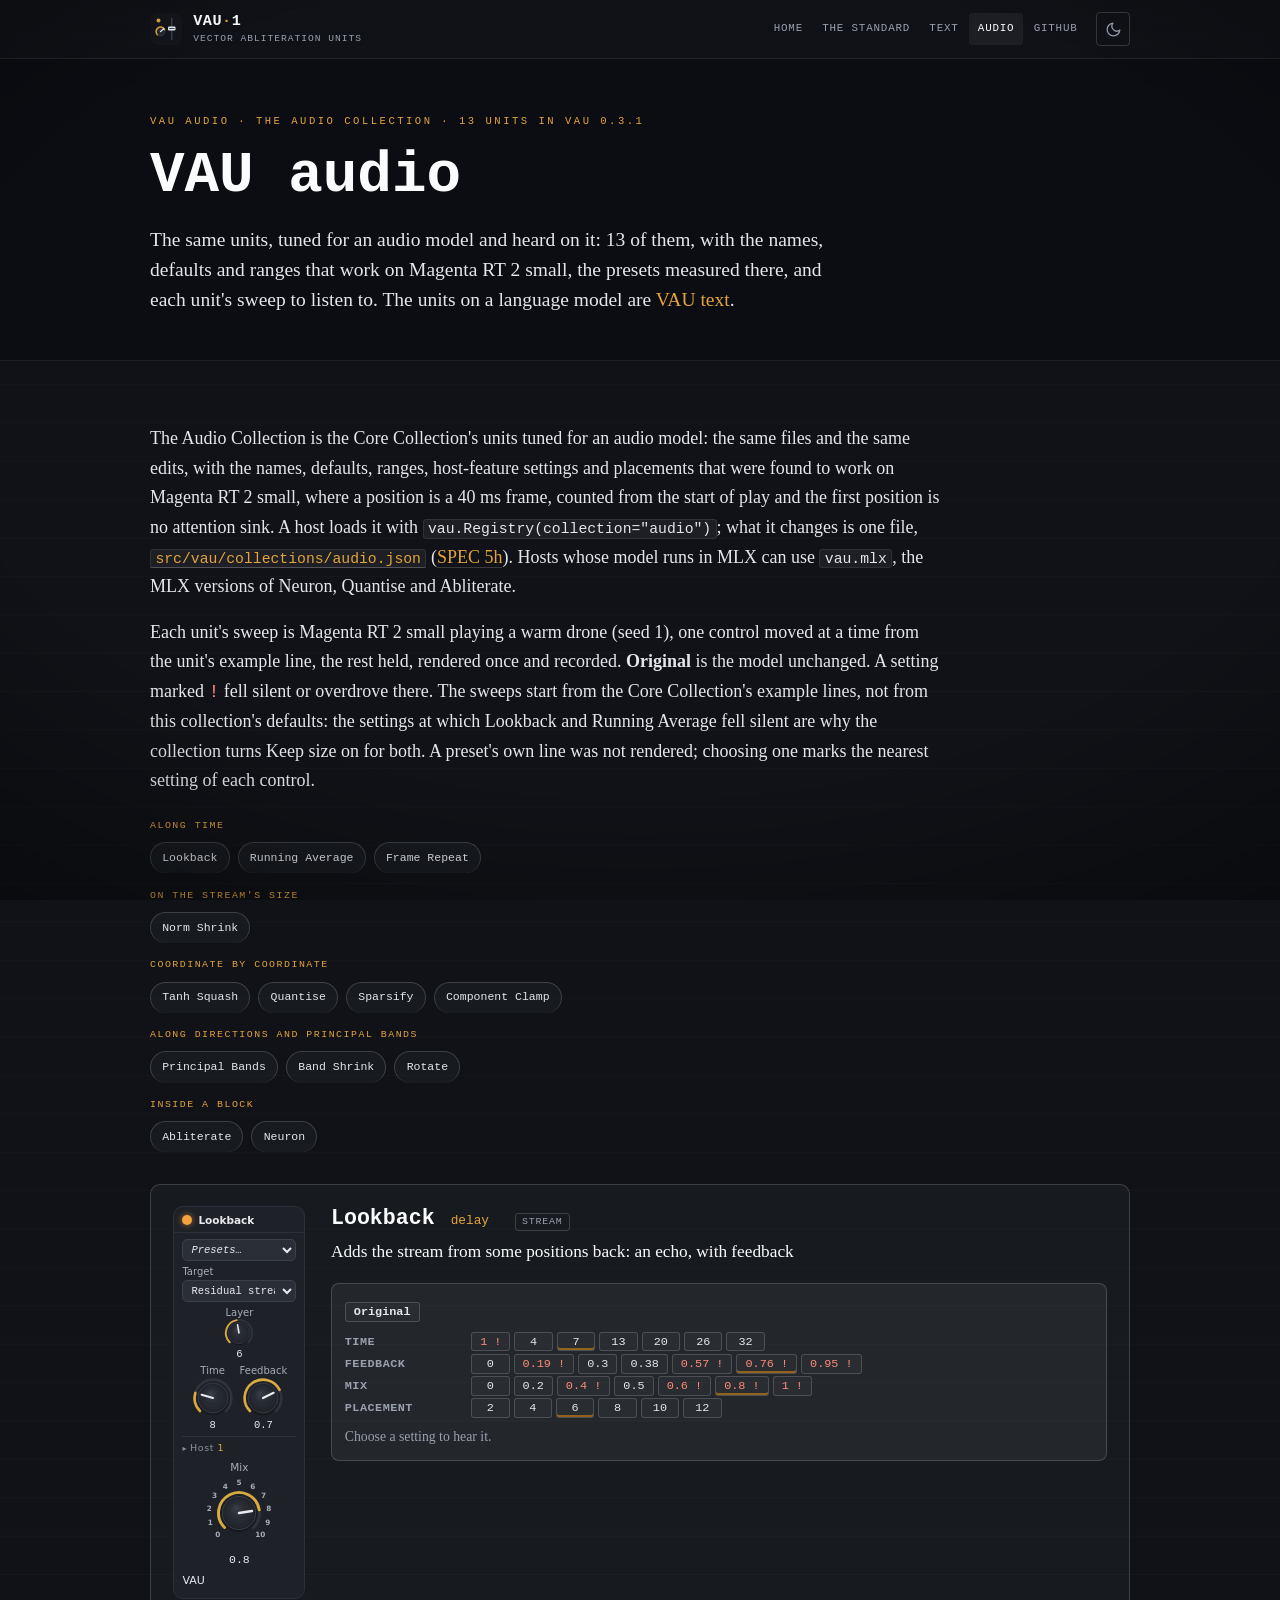
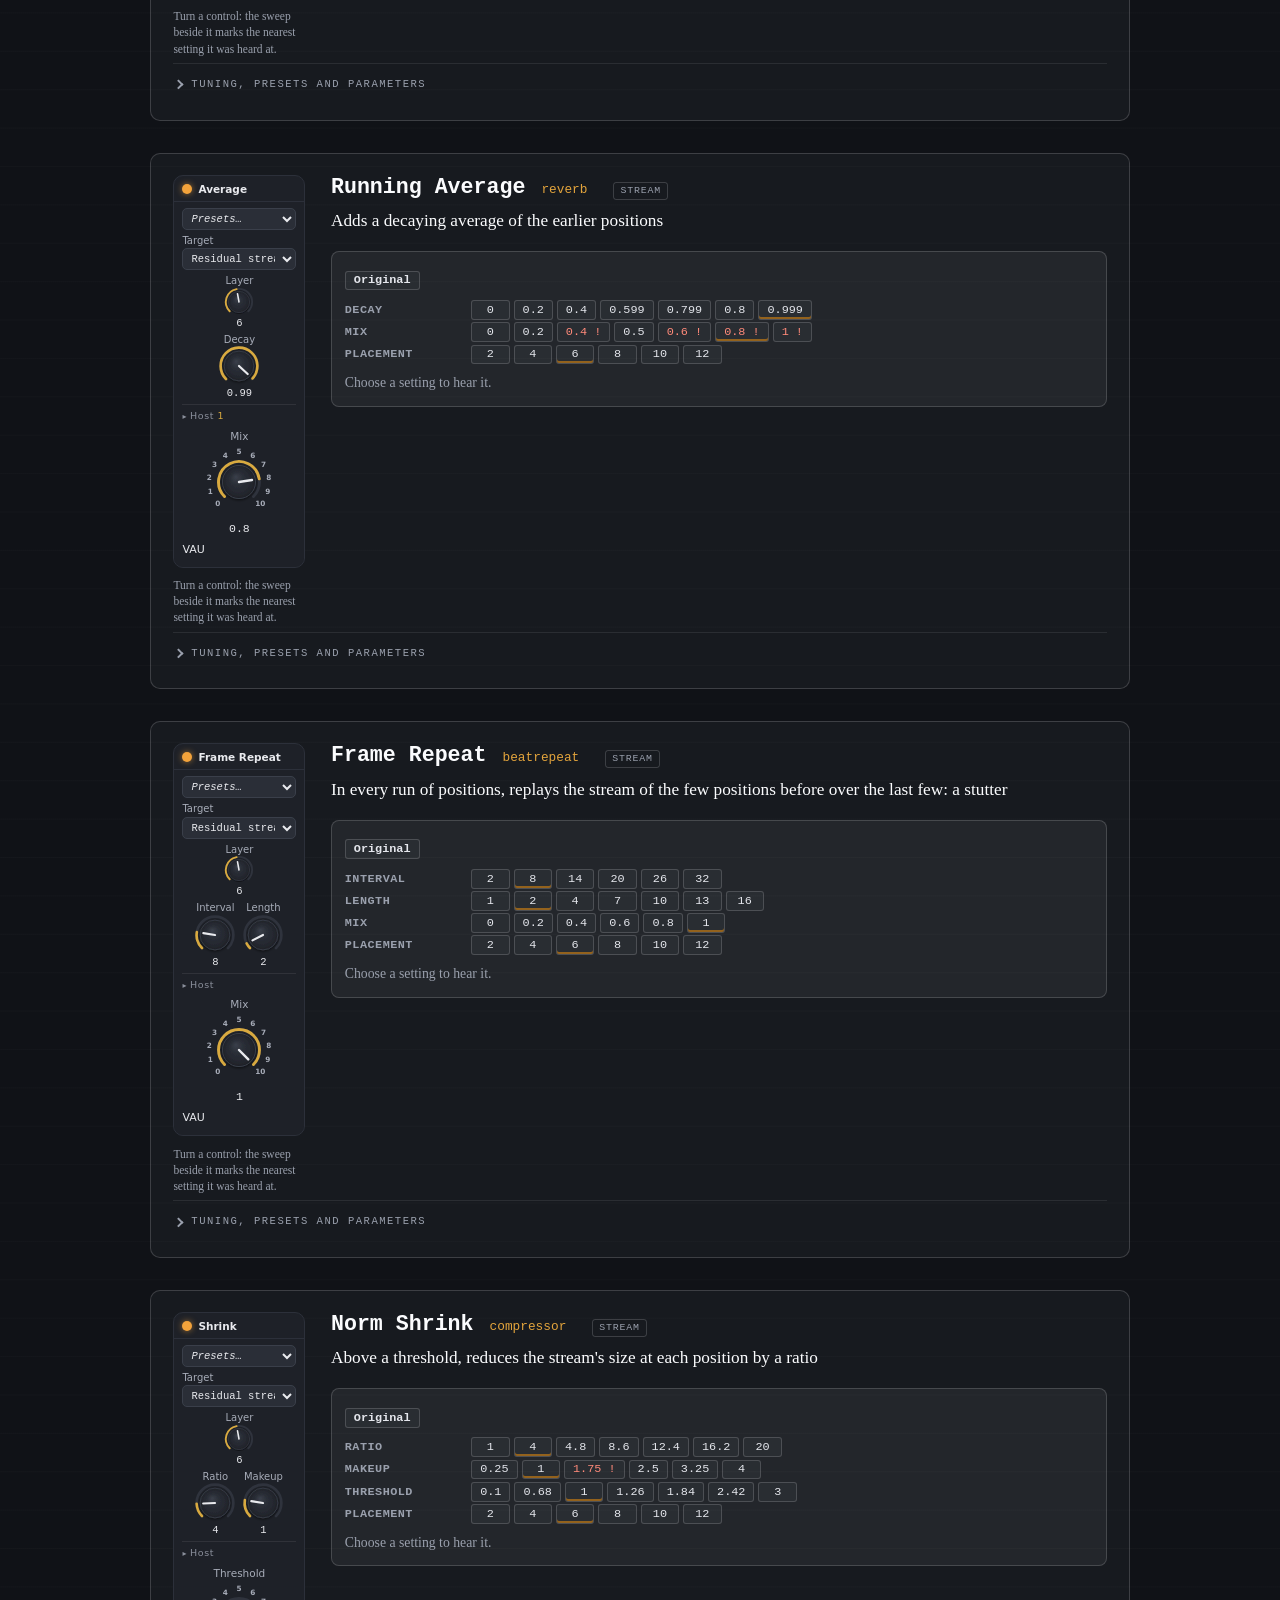
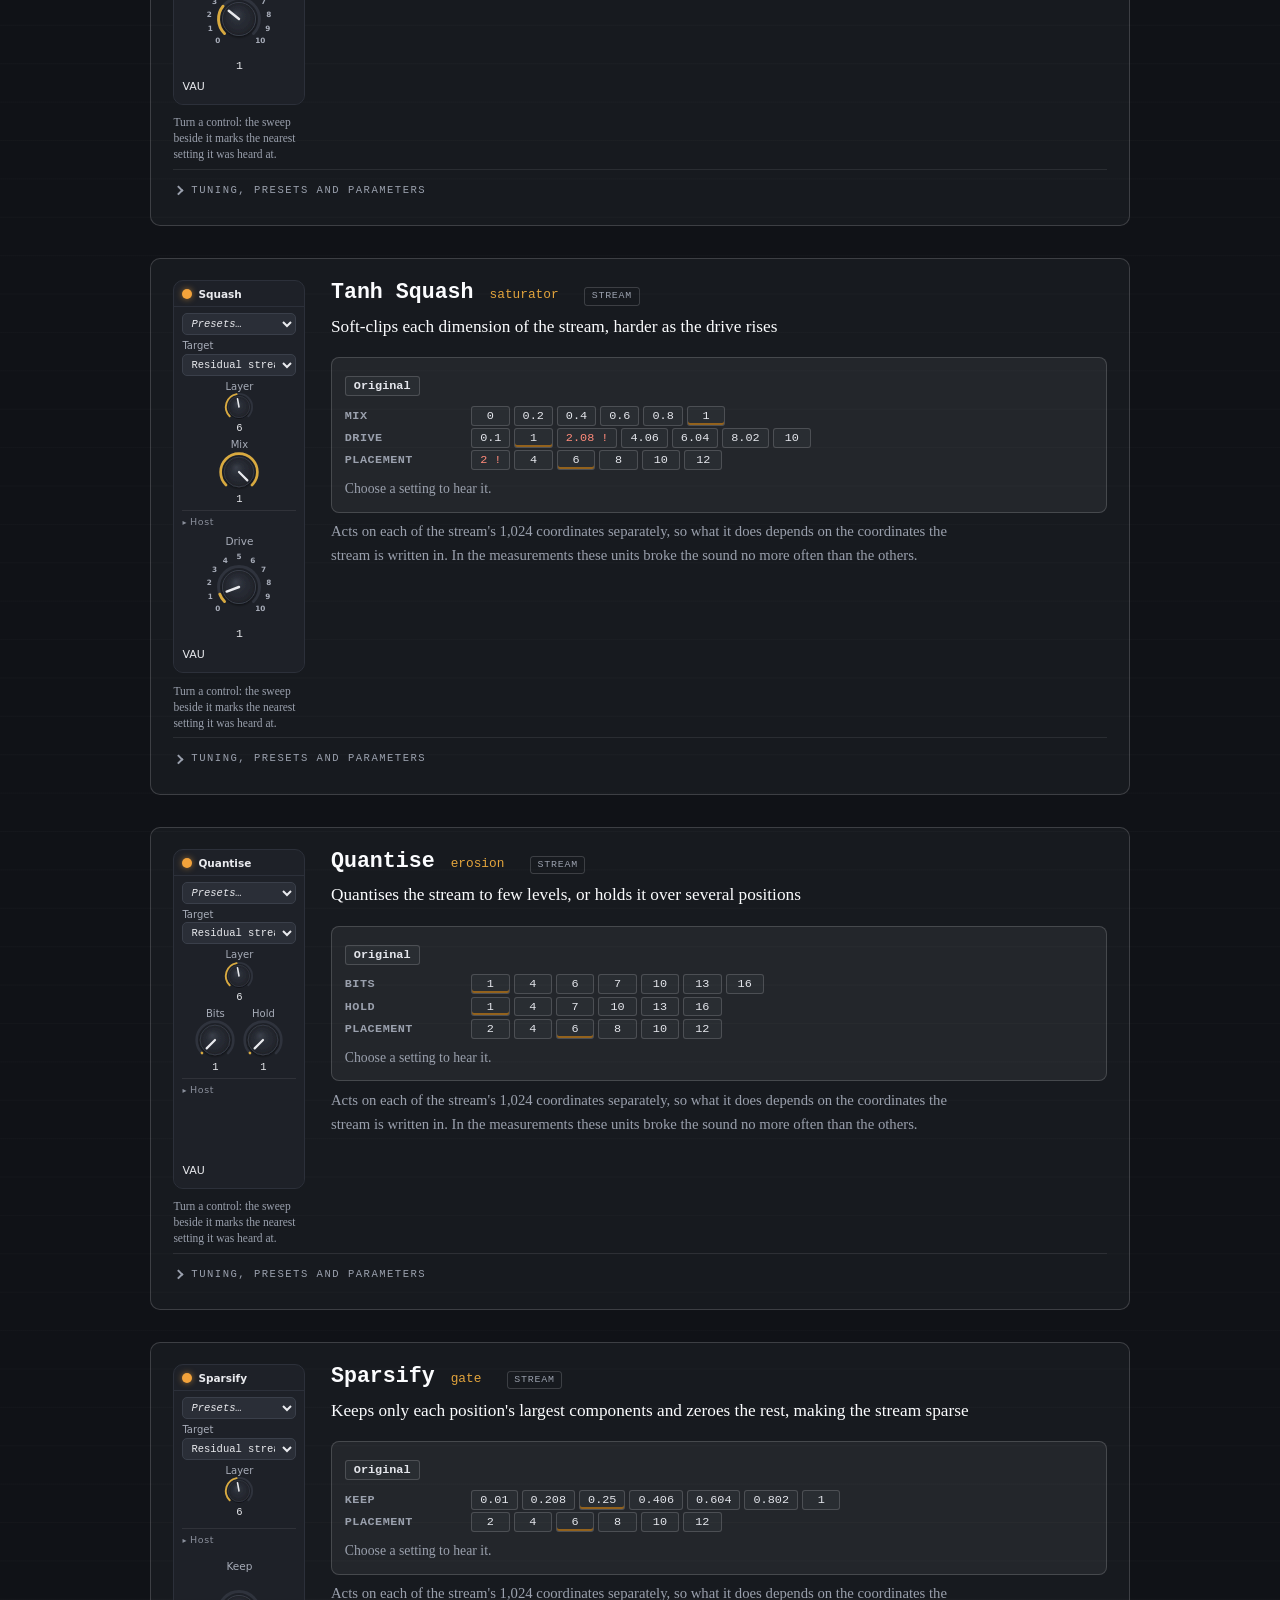
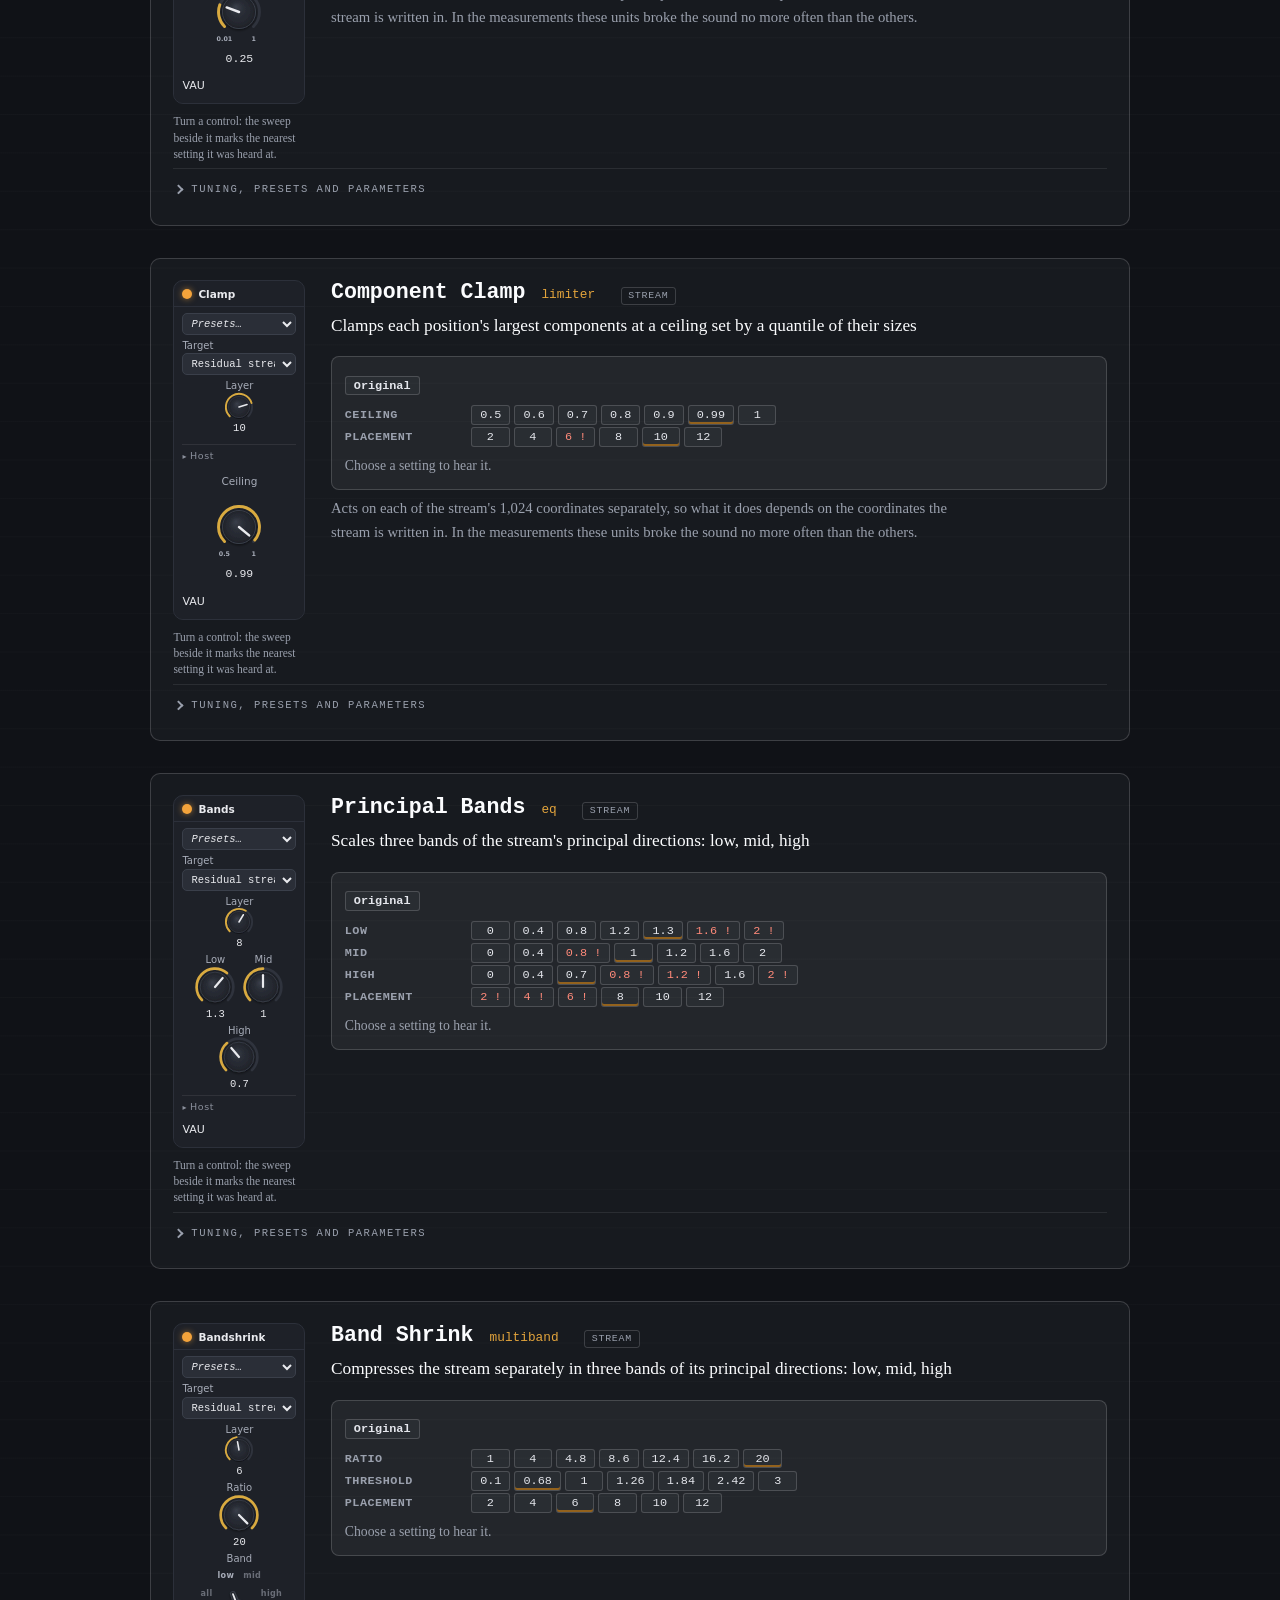
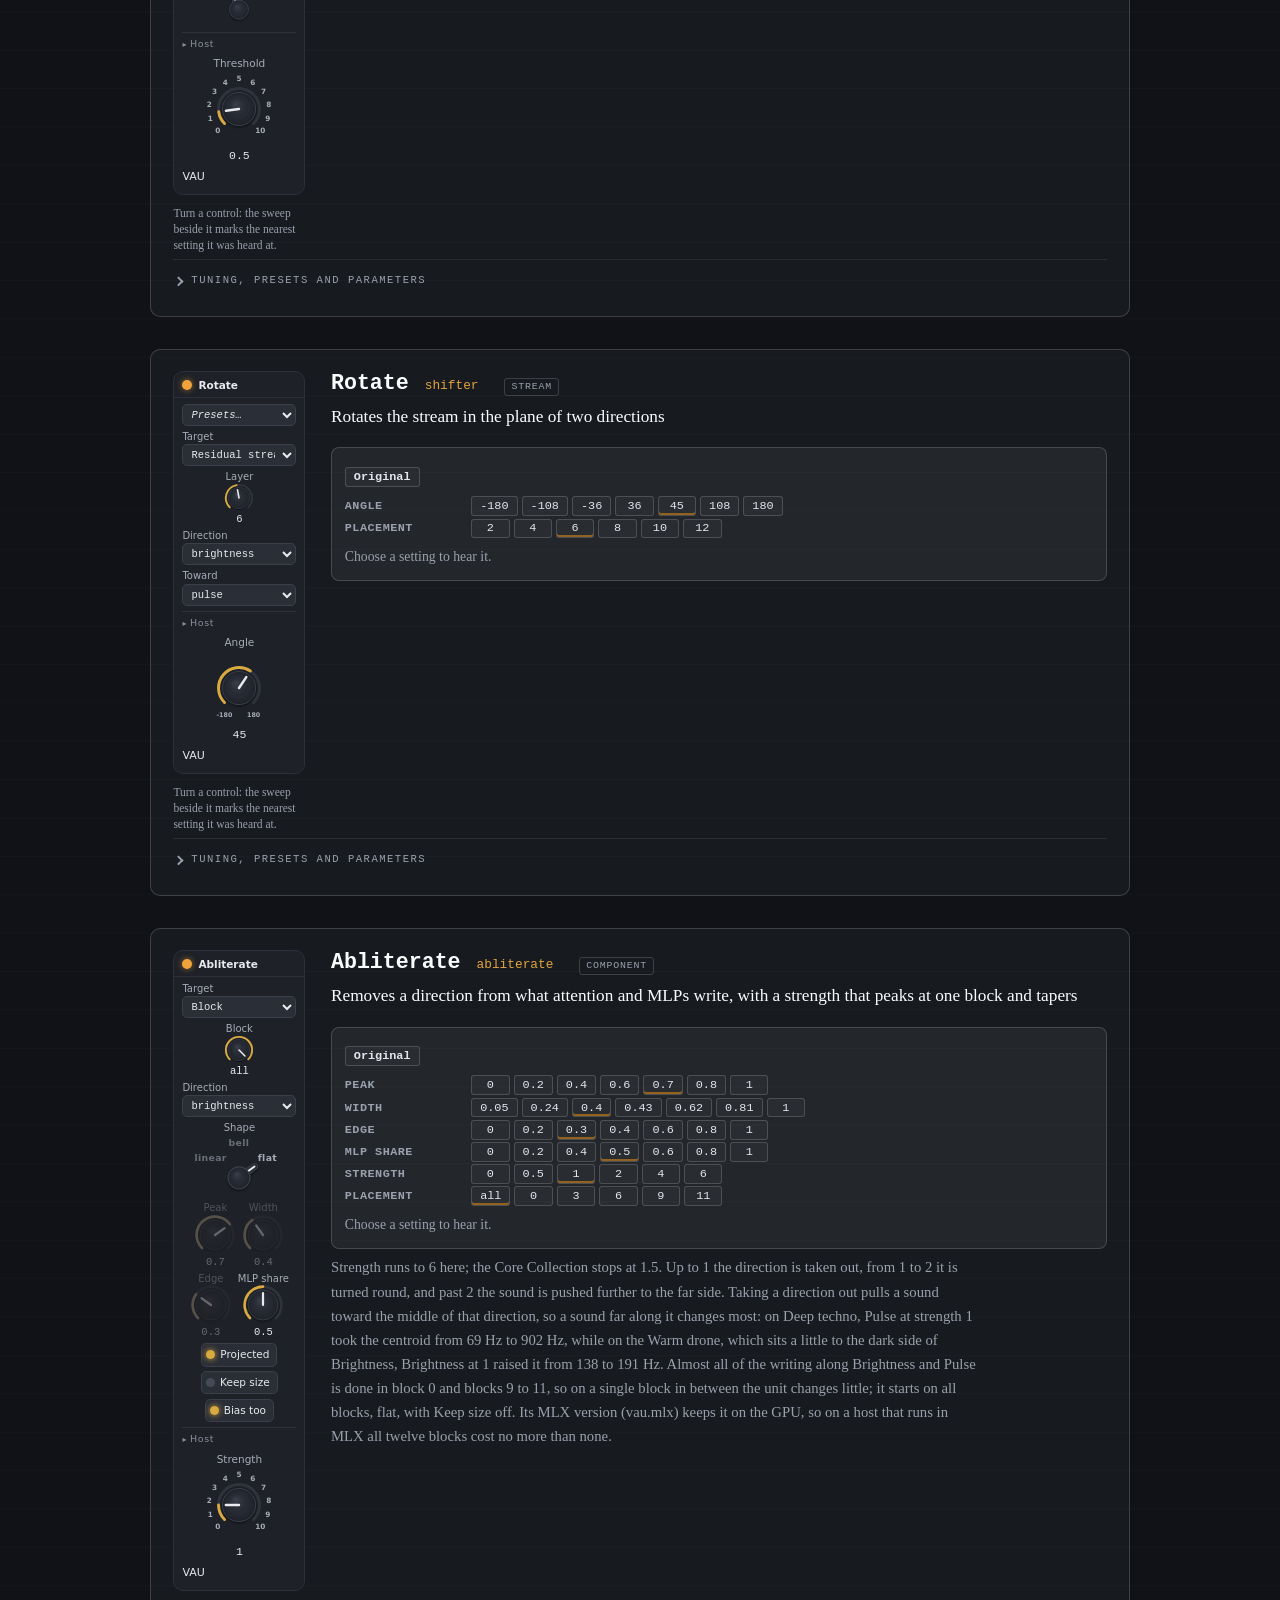
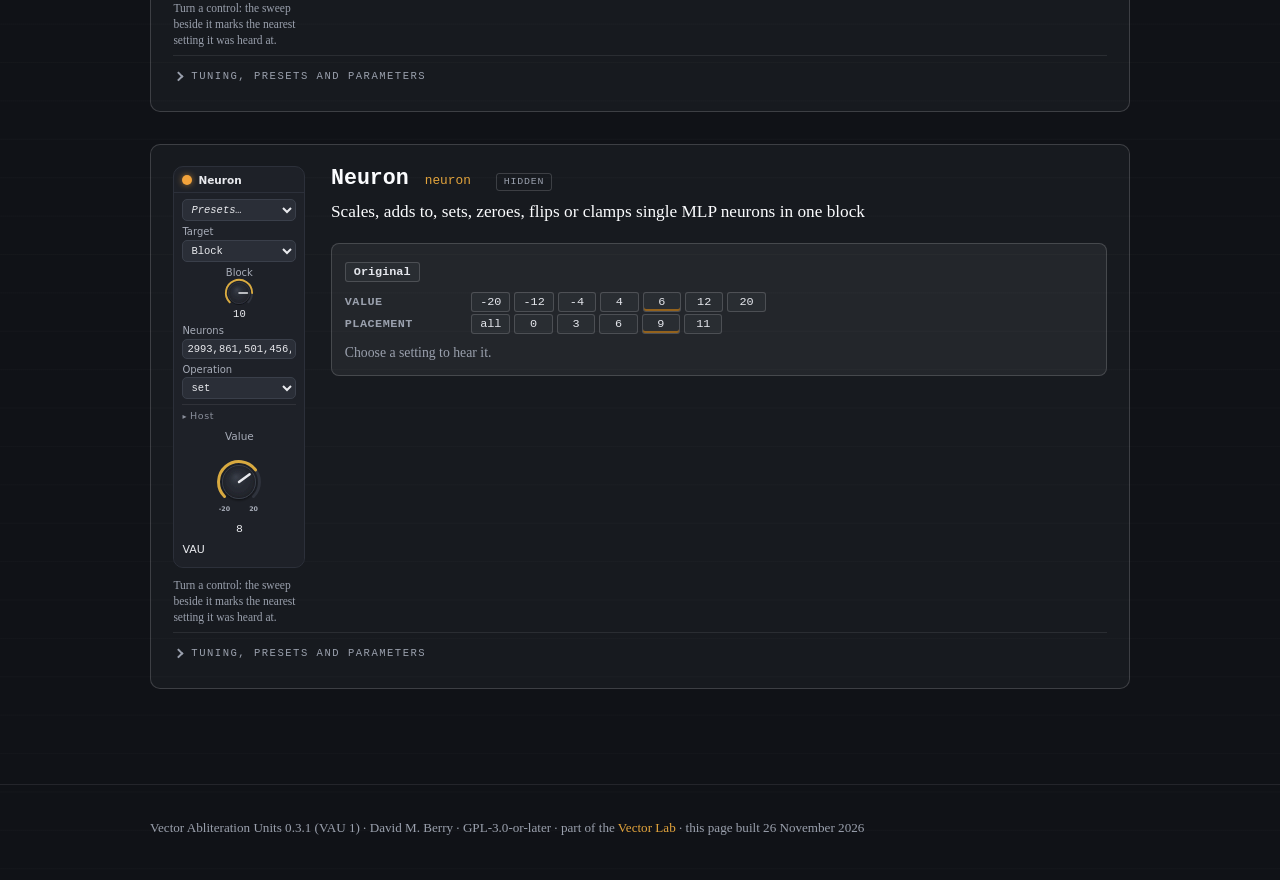
==== commit a56c1d6d: "Site: dark by default; light only when the reader chooses it - Every page's head script sets dark un" ====
--- a/docs/audio.html
+++ b/docs/audio.html
@@ -6,14 +6,13 @@
   <title>VAU audio · Vector Abliteration Units</title>
   <meta name="description" content="The Audio Collection: the Vector Abliteration Units tuned for an audio model, Magenta RT 2 small, with each unit&#x27;s sweep to listen to, its presets and what the collection changes.">
   <link rel="icon" href="logo.svg" type="image/svg+xml">
-  <meta name="theme-color" content="#f3f2ee" media="(prefers-color-scheme: light)">
-  <meta name="theme-color" content="#101217" media="(prefers-color-scheme: dark)">
+  <meta name="theme-color" content="#101217">
   <meta property="og:title" content="VAU audio · Vector Abliteration Units">
   <meta property="og:description" content="The Audio Collection: the Vector Abliteration Units tuned for an audio model, Magenta RT 2 small, with each unit&#x27;s sweep to listen to, its presets and what the collection changes.">
   <meta property="og:type" content="website">
   <meta property="og:url" content="https://vector-lab-tools.github.io/vector-abliteration-units/audio.html">
-  <script>(function(){try{var t=localStorage.getItem('vau-theme');if(t==='light'||t==='dark')document.documentElement.setAttribute('data-theme',t);}catch(e){}})();</script>
-  <link rel="stylesheet" href="style.css?v=4a406ab8c1">
+  <script>(function(){try{var t=localStorage.getItem('vau-theme');if(t!=='light')t='dark';document.documentElement.setAttribute('data-theme',t);}catch(e){}})();</script>
+  <link rel="stylesheet" href="style.css?v=de477420ce">
   <link rel="stylesheet" href="vau-card.css?v=61e26189cd">
   <link rel="stylesheet" href="vau-core.css?v=1304caed5c">
 </head>
@@ -434,7 +433,7 @@
     <div class="wrap"><p>Vector Abliteration Units 0.3.1 (VAU 1) · David M. Berry · GPL-3.0-or-later · part of the <a href="https://github.com/vector-lab-tools">Vector Lab</a> · this page built 26 November 2026</p></div>
   </footer>
 
-  <script src="site.js?v=a3da86c6b0"></script>
+  <script src="site.js?v=cfba499f35"></script>
   <script src="vau-catalogue-audio.js?v=6463174d15"></script>
   <script src="vau-audio.js?v=cb818e94fb"></script>
   <script src="vau-card.js?v=088c6ddfd2"></script>
--- a/docs/style.css
+++ b/docs/style.css
@@ -290,13 +290,13 @@
 .au-s:hover { border-color: var(--ink-dim); }
 .au-s.near { box-shadow: inset 0 -2px 0 #93621d; }
 .au-s.on { background: #93621d; border-color: #93621d; color: #fff; }
-.au-s.bad { color: #b0452c; }
+.au-s.bad { color: var(--red); }
 .au-s.bad.on { color: #fff; }
 .au-orig { font-weight: 600; }
 .au-now { margin-top: 0.5rem; font-size: 0.86rem; color: var(--ink-dim); min-height: 1.3em; }
 .au-now code { font-size: 0.78rem; }
 .au-m { font: 0.74rem var(--mono); }
-.au-bad { display: inline-block; margin-left: 0.4rem; color: #b0452c; font: 0.74rem var(--mono); }
-.au-bad-key { color: #b0452c; font-family: var(--mono); }
+.au-bad { display: inline-block; margin-left: 0.4rem; color: var(--red); font: 0.74rem var(--mono); }
+.au-bad-key { color: var(--red); font-family: var(--mono); }
 .au-note { font-size: 0.92rem; color: var(--ink-dim); }
 @media (max-width: 560px) { .au-row { grid-template-columns: 1fr; } }
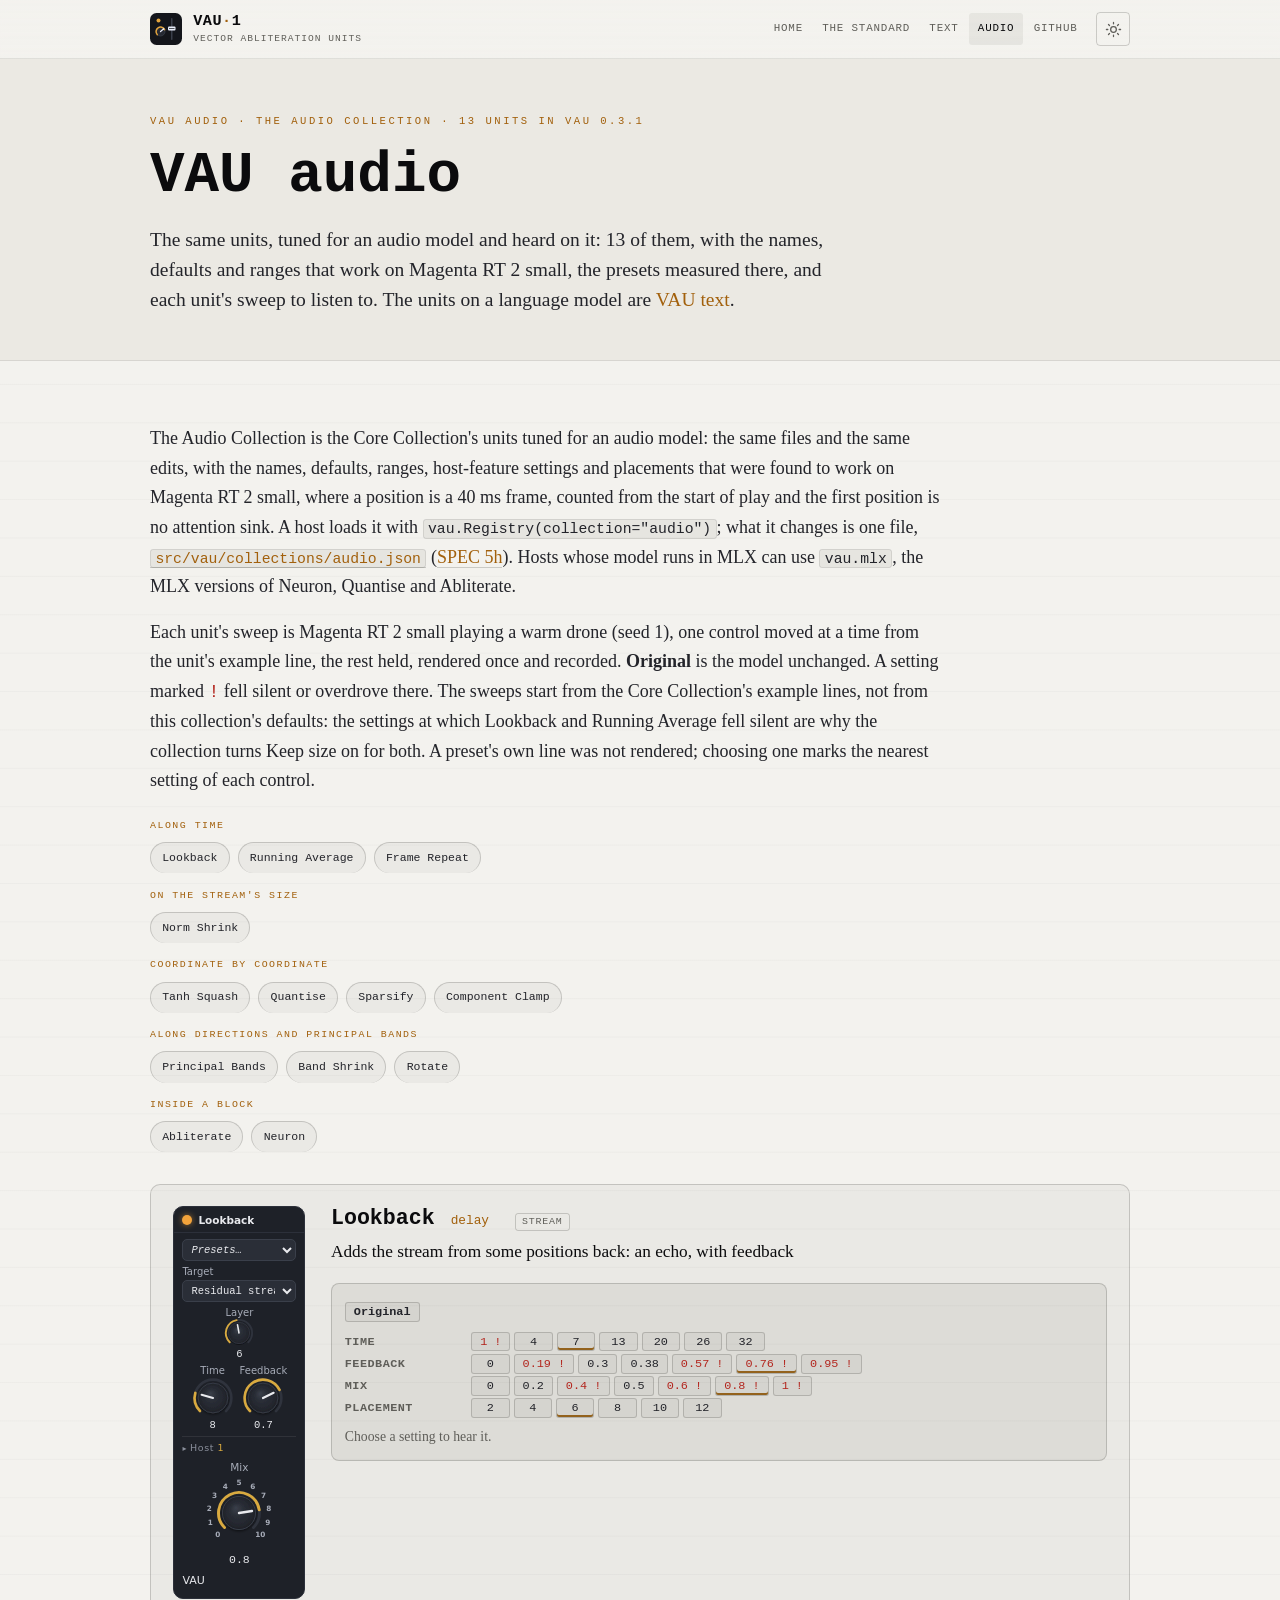
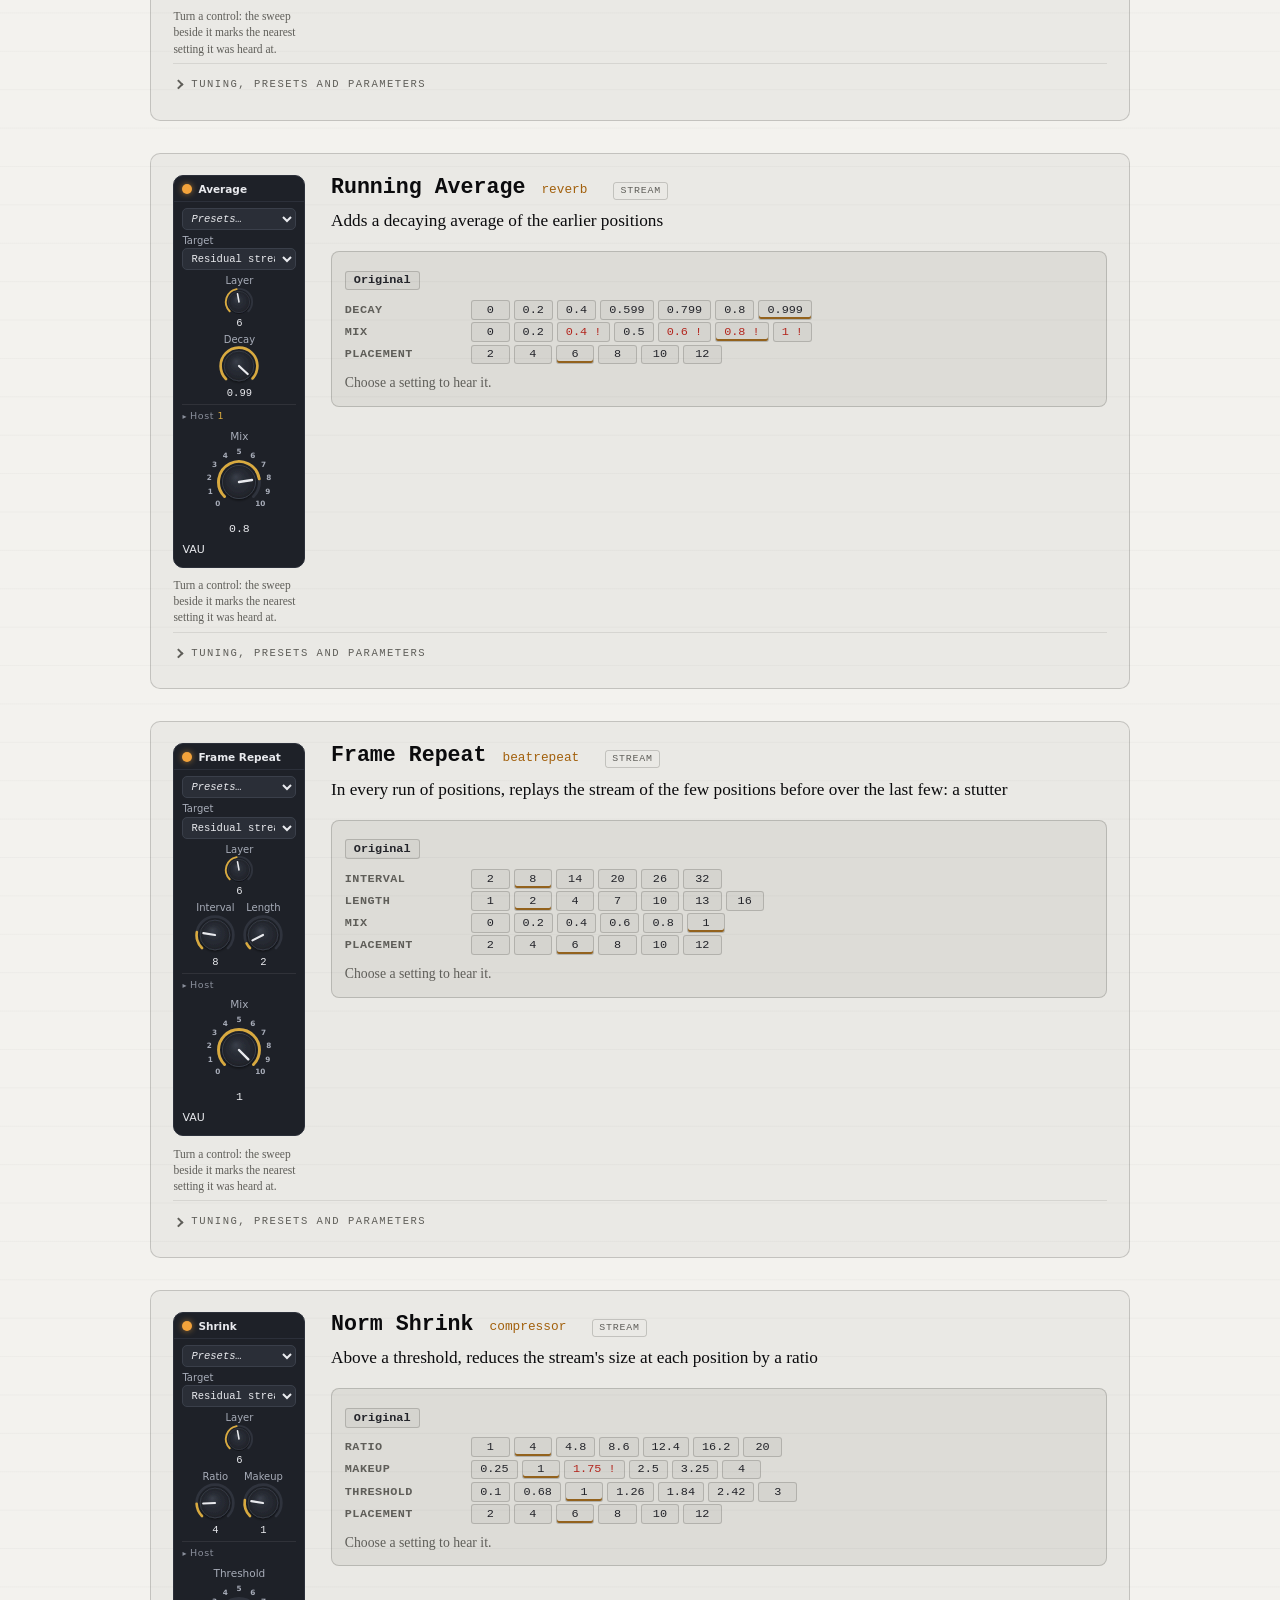
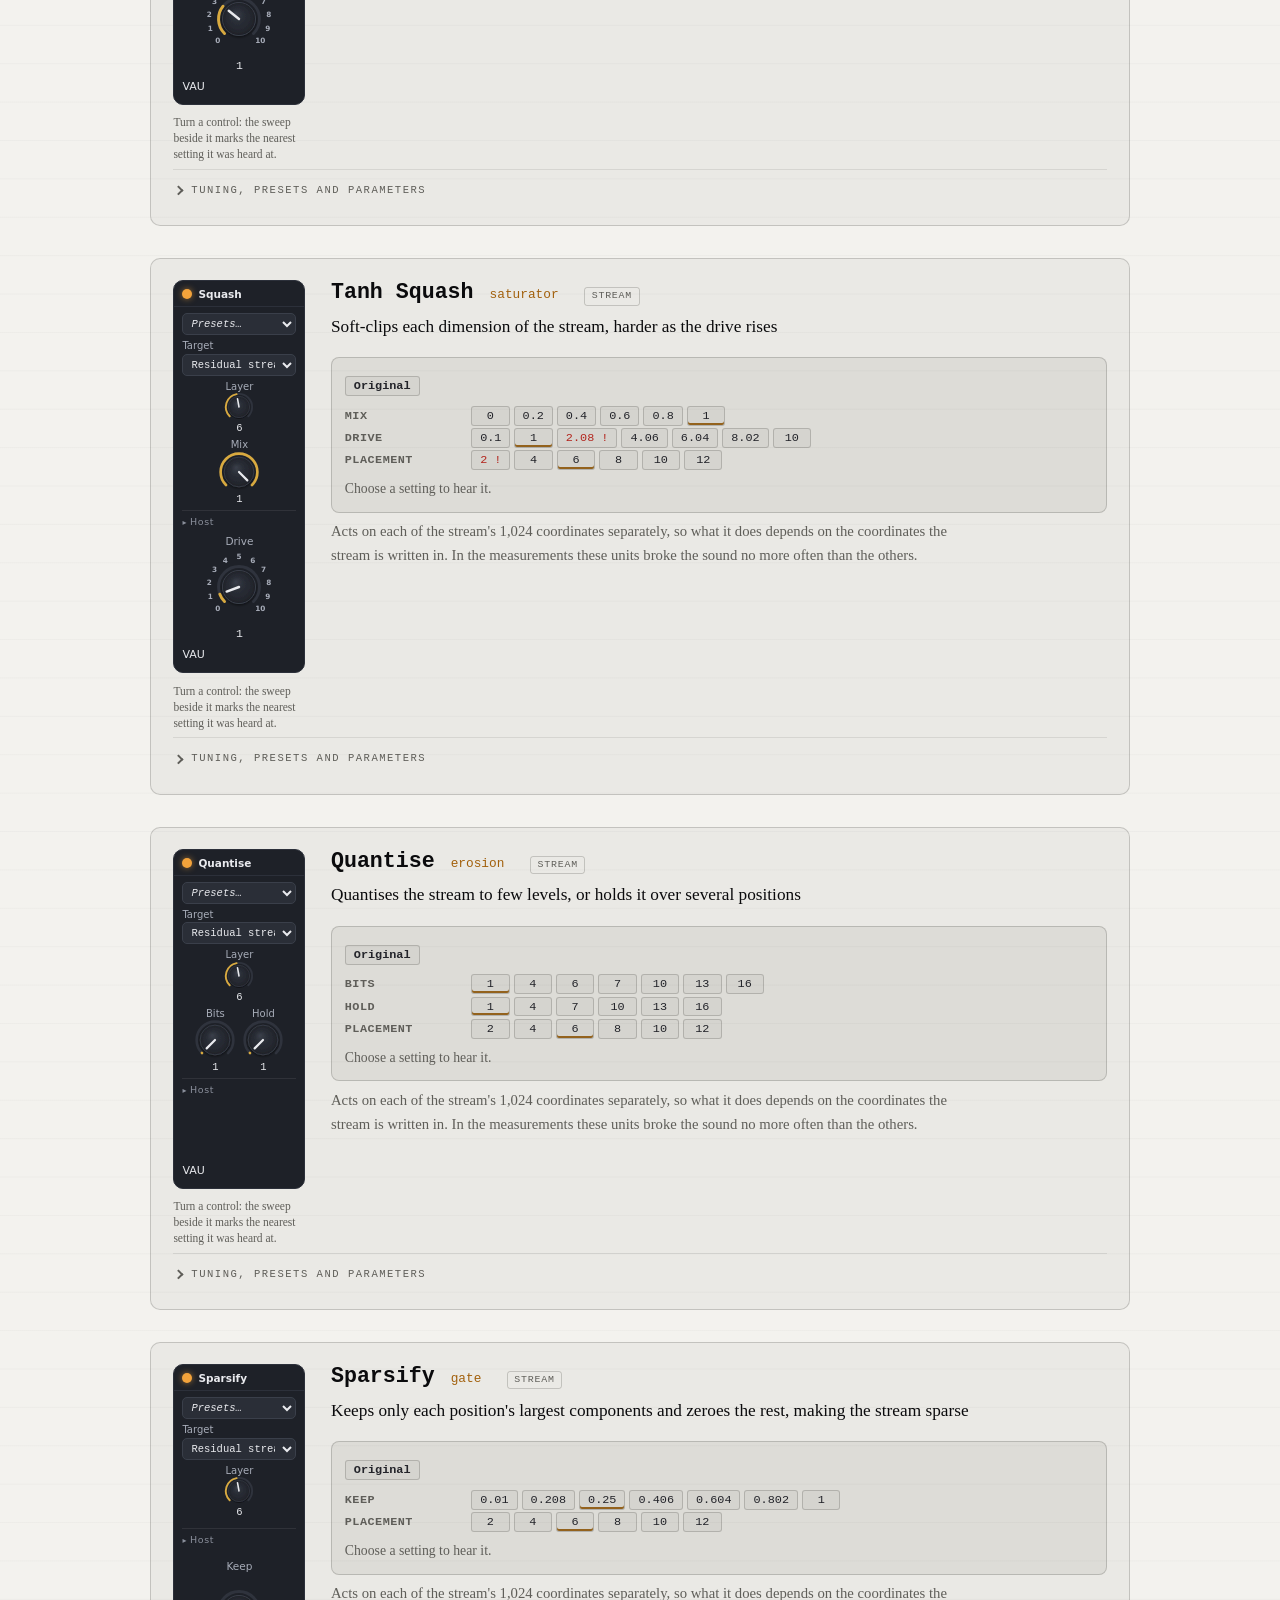
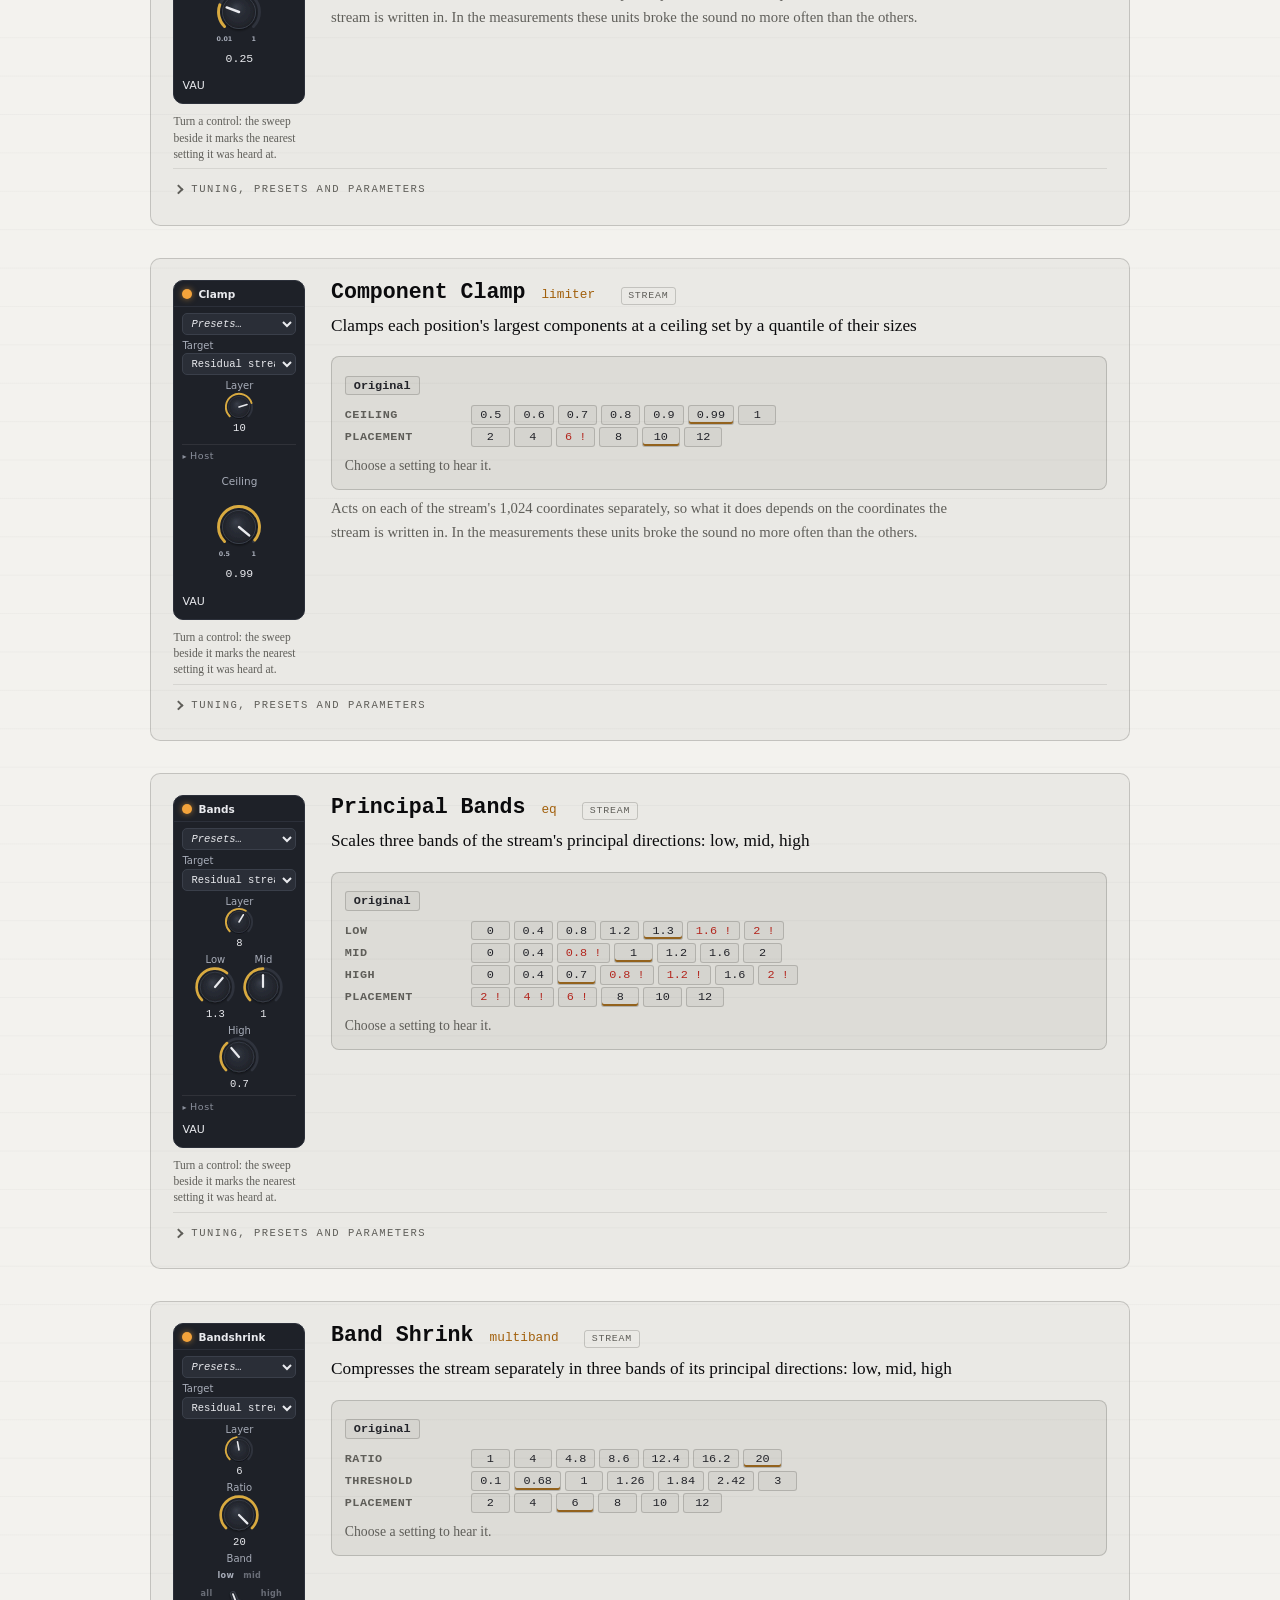
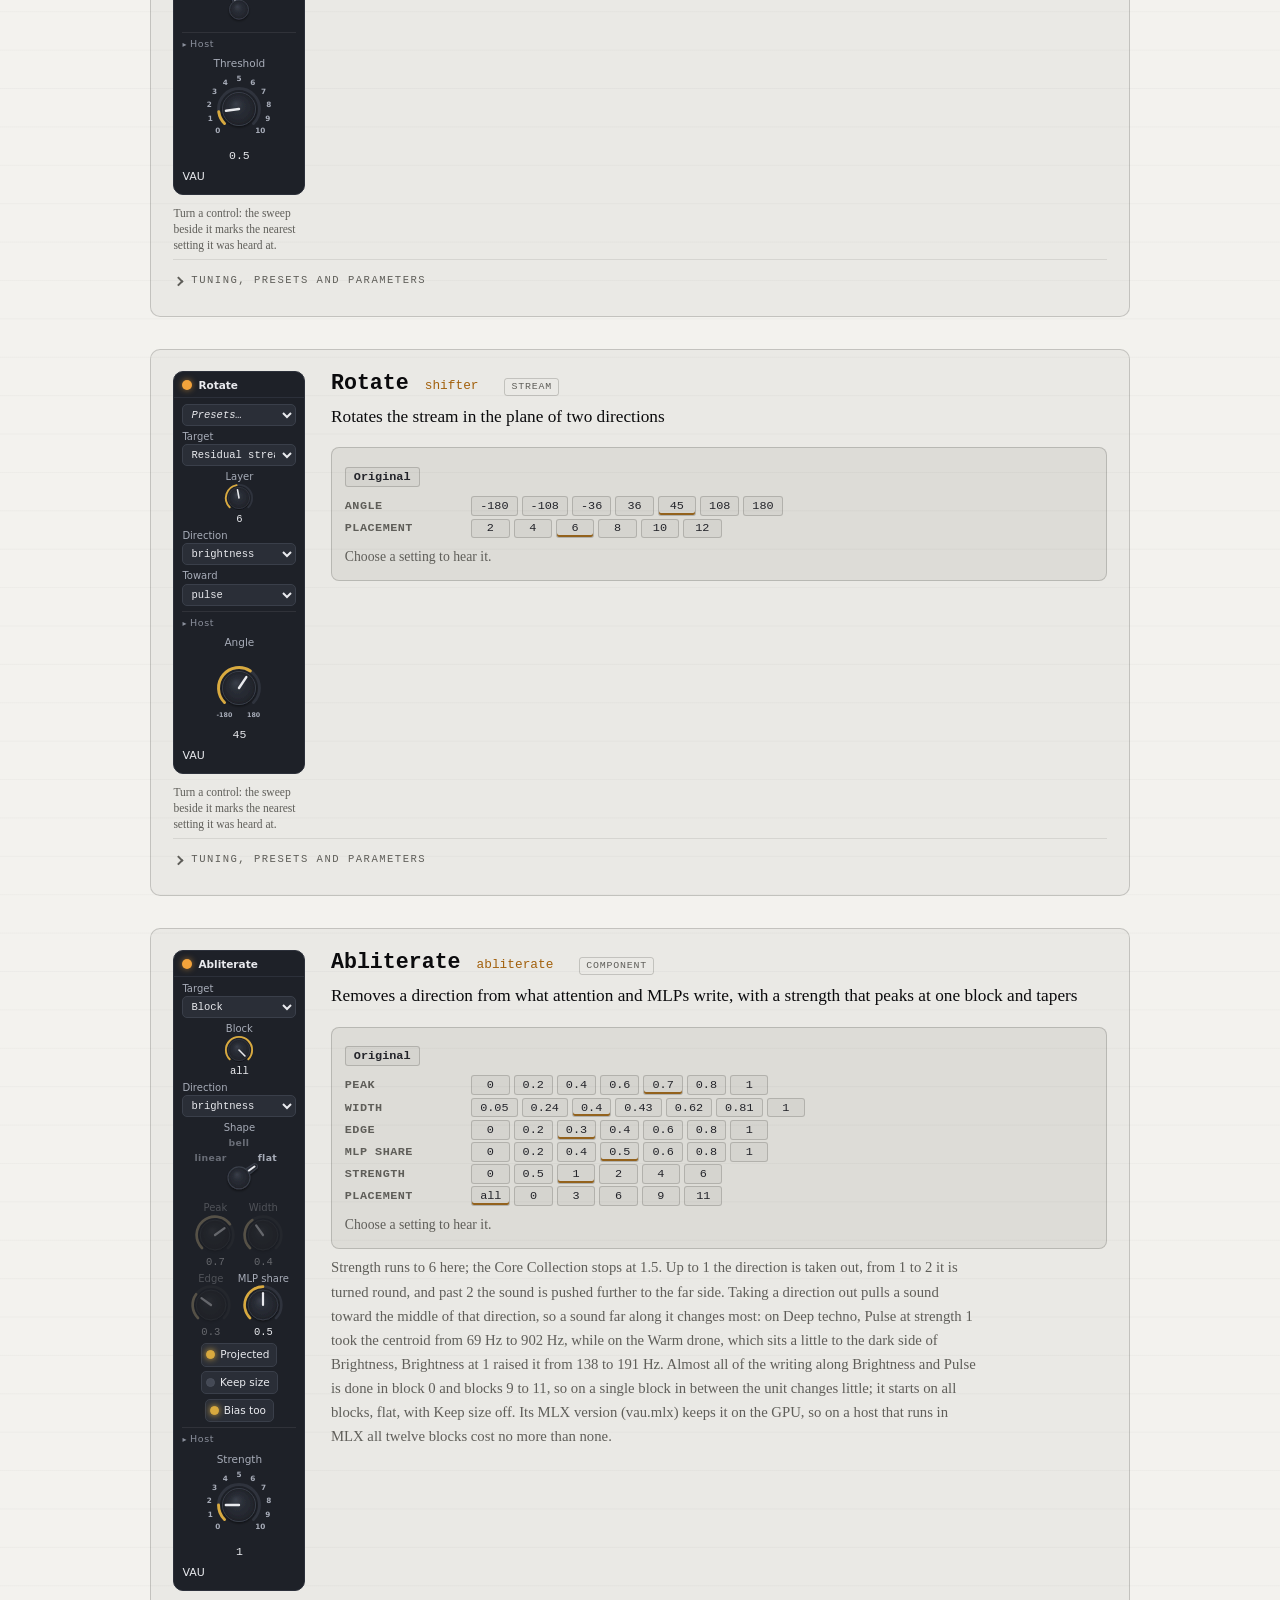
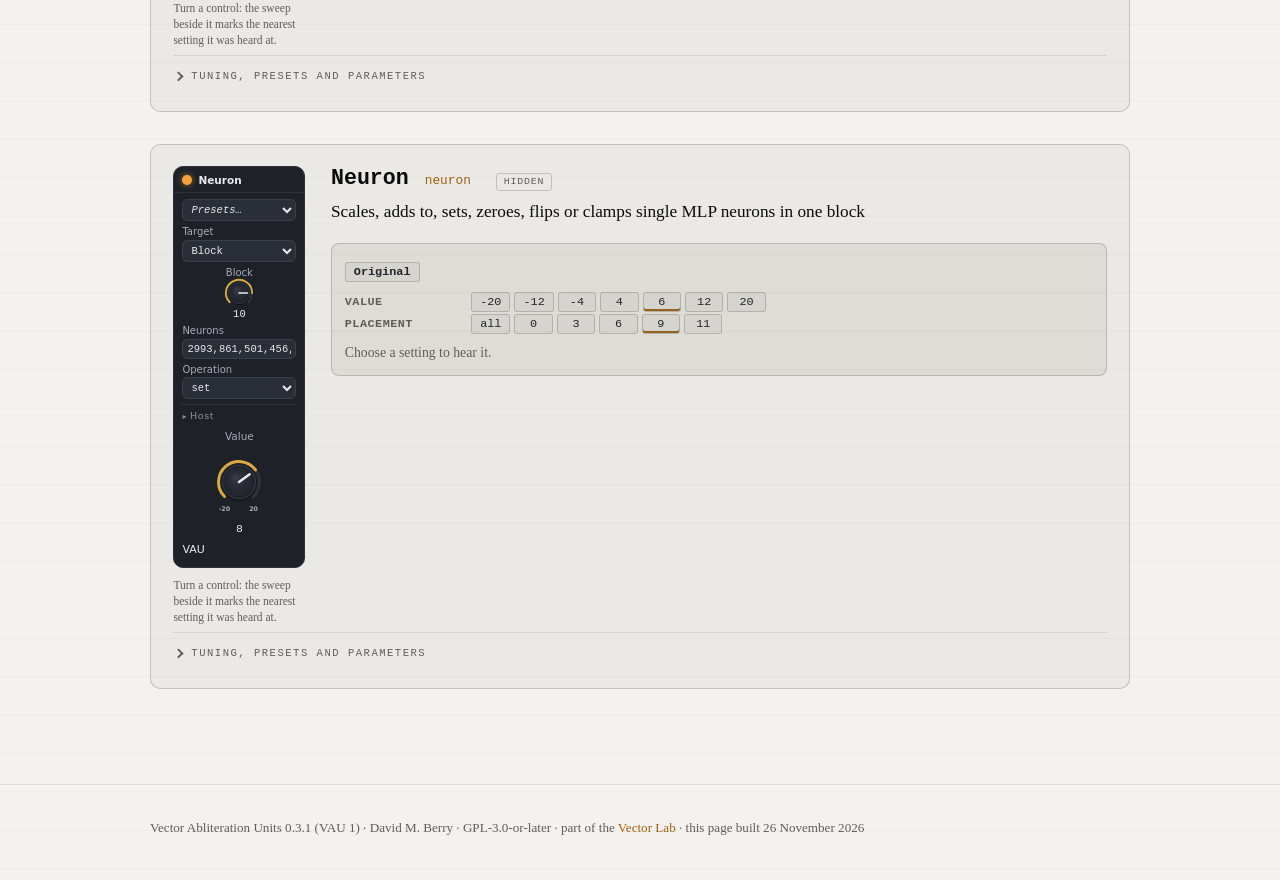
==== commit c31a0f7e: "Site: light by default; dark only when the reader chooses it - Every page's head script sets light u" ====
--- a/docs/audio.html
+++ b/docs/audio.html
@@ -6,12 +6,12 @@
   <title>VAU audio · Vector Abliteration Units</title>
   <meta name="description" content="The Audio Collection: the Vector Abliteration Units tuned for an audio model, Magenta RT 2 small, with each unit&#x27;s sweep to listen to, its presets and what the collection changes.">
   <link rel="icon" href="logo.svg" type="image/svg+xml">
-  <meta name="theme-color" content="#101217">
+  <meta name="theme-color" content="#f3f2ee">
   <meta property="og:title" content="VAU audio · Vector Abliteration Units">
   <meta property="og:description" content="The Audio Collection: the Vector Abliteration Units tuned for an audio model, Magenta RT 2 small, with each unit&#x27;s sweep to listen to, its presets and what the collection changes.">
   <meta property="og:type" content="website">
   <meta property="og:url" content="https://vector-lab-tools.github.io/vector-abliteration-units/audio.html">
-  <script>(function(){try{var t=localStorage.getItem('vau-theme');if(t!=='light')t='dark';document.documentElement.setAttribute('data-theme',t);}catch(e){}})();</script>
+  <script>(function(){try{var t=localStorage.getItem('vau-theme');if(t!=='dark')t='light';document.documentElement.setAttribute('data-theme',t);}catch(e){}})();</script>
   <link rel="stylesheet" href="style.css?v=de477420ce">
   <link rel="stylesheet" href="vau-card.css?v=61e26189cd">
   <link rel="stylesheet" href="vau-core.css?v=1304caed5c">
@@ -433,7 +433,7 @@
     <div class="wrap"><p>Vector Abliteration Units 0.3.1 (VAU 1) · David M. Berry · GPL-3.0-or-later · part of the <a href="https://github.com/vector-lab-tools">Vector Lab</a> · this page built 26 November 2026</p></div>
   </footer>
 
-  <script src="site.js?v=cfba499f35"></script>
+  <script src="site.js?v=3bed5fa99f"></script>
   <script src="vau-catalogue-audio.js?v=6463174d15"></script>
   <script src="vau-audio.js?v=cb818e94fb"></script>
   <script src="vau-card.js?v=088c6ddfd2"></script>
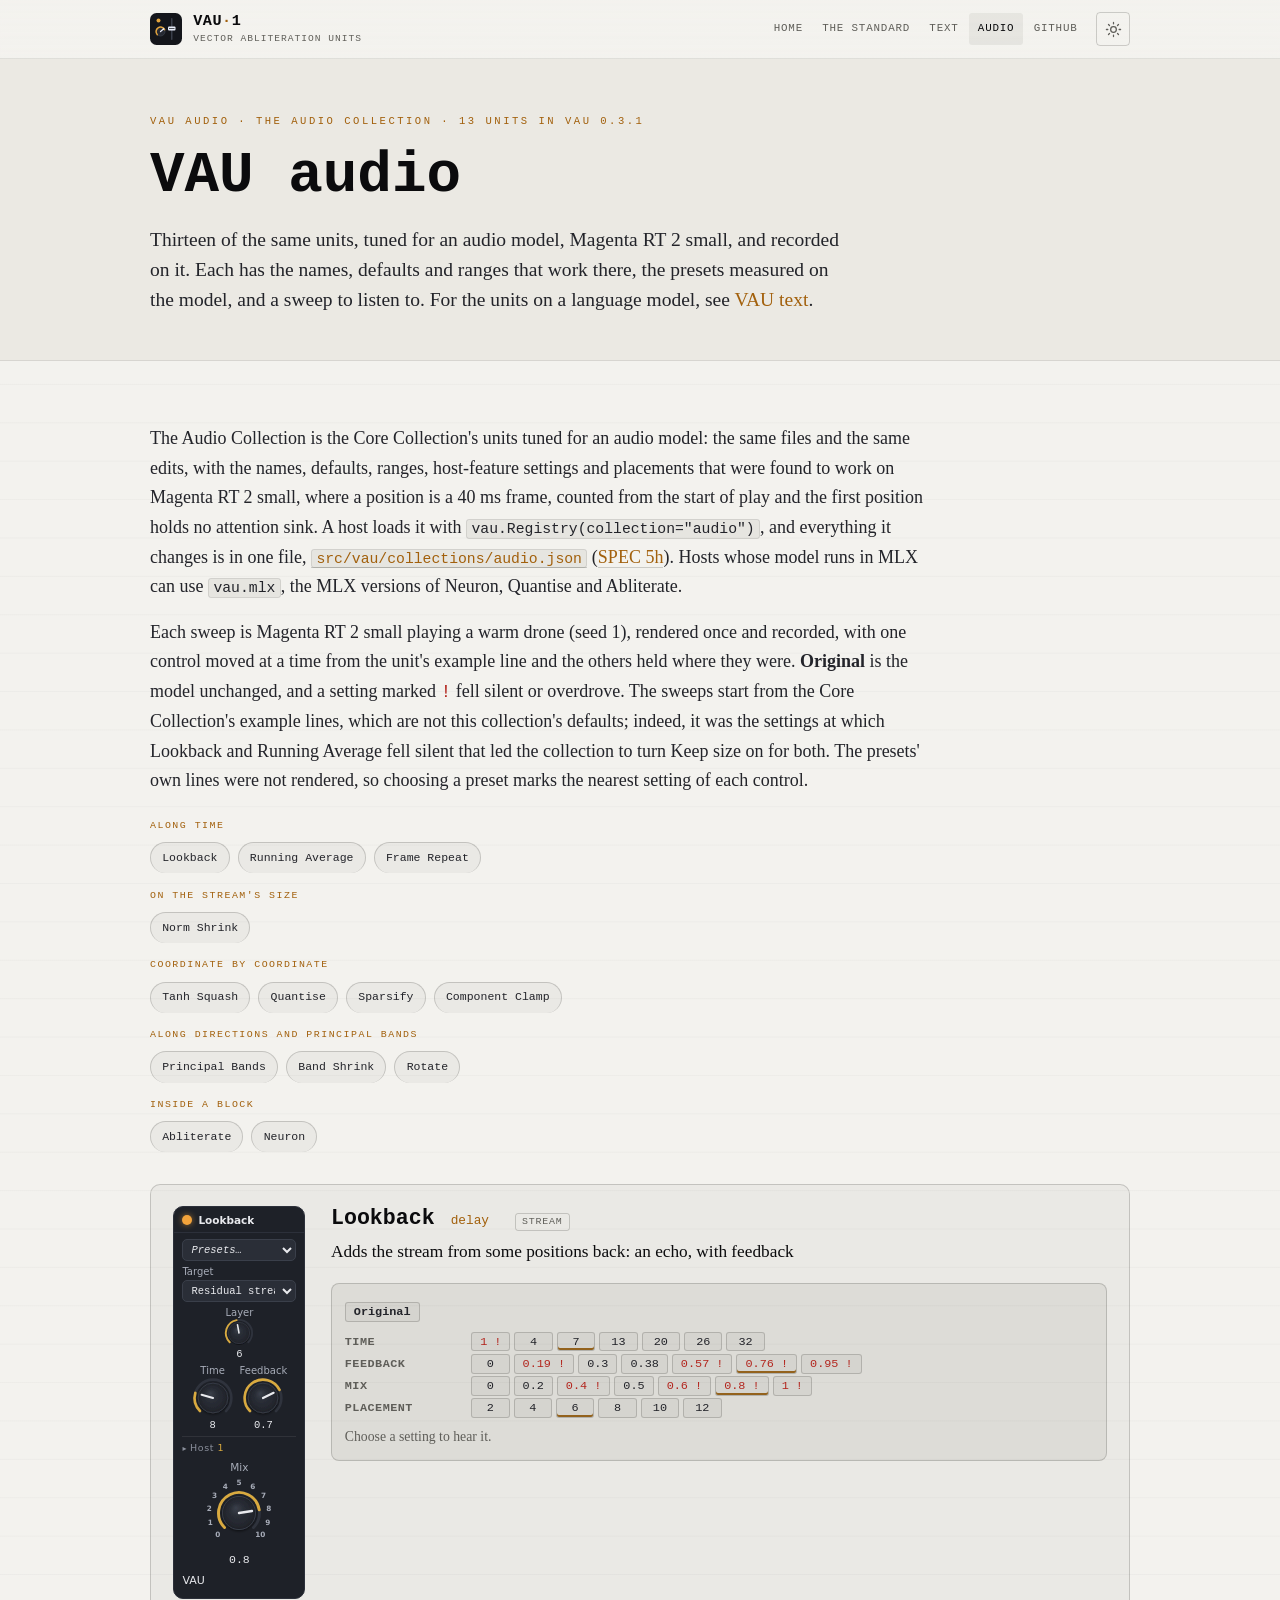
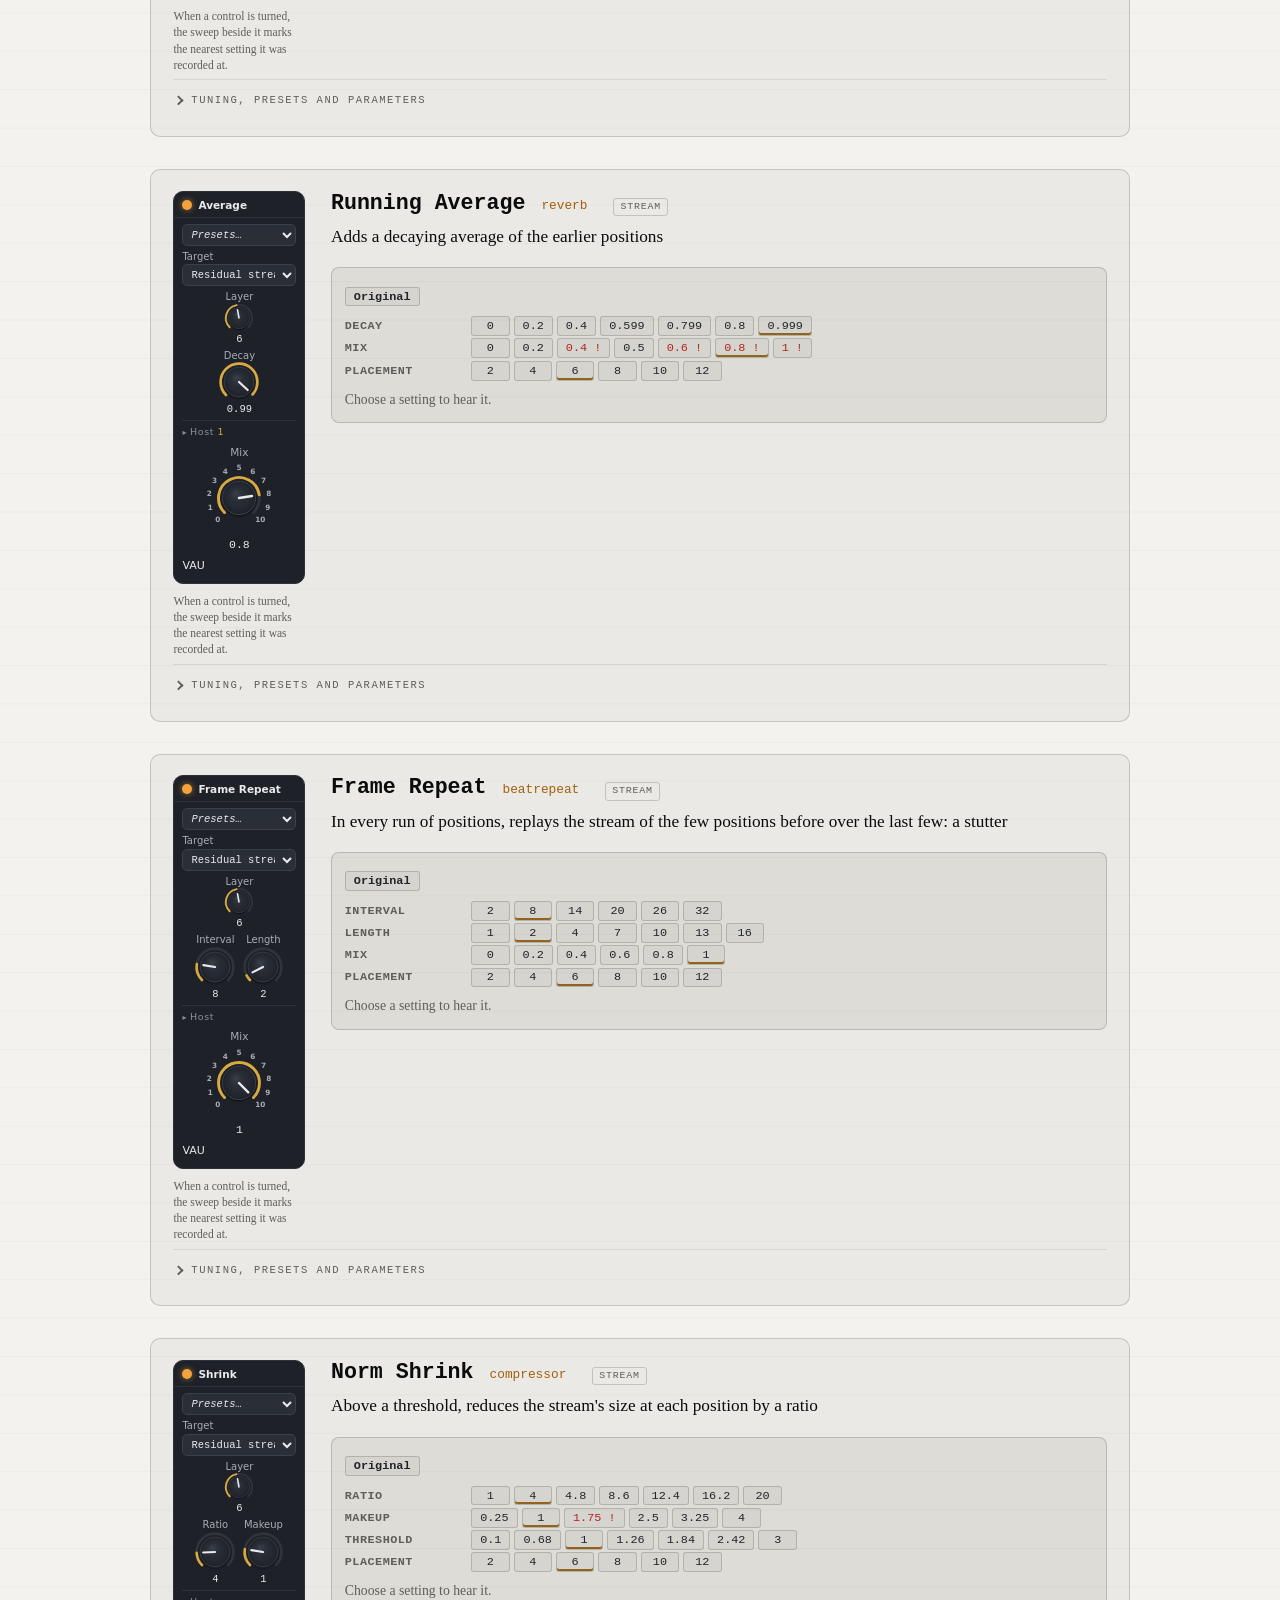
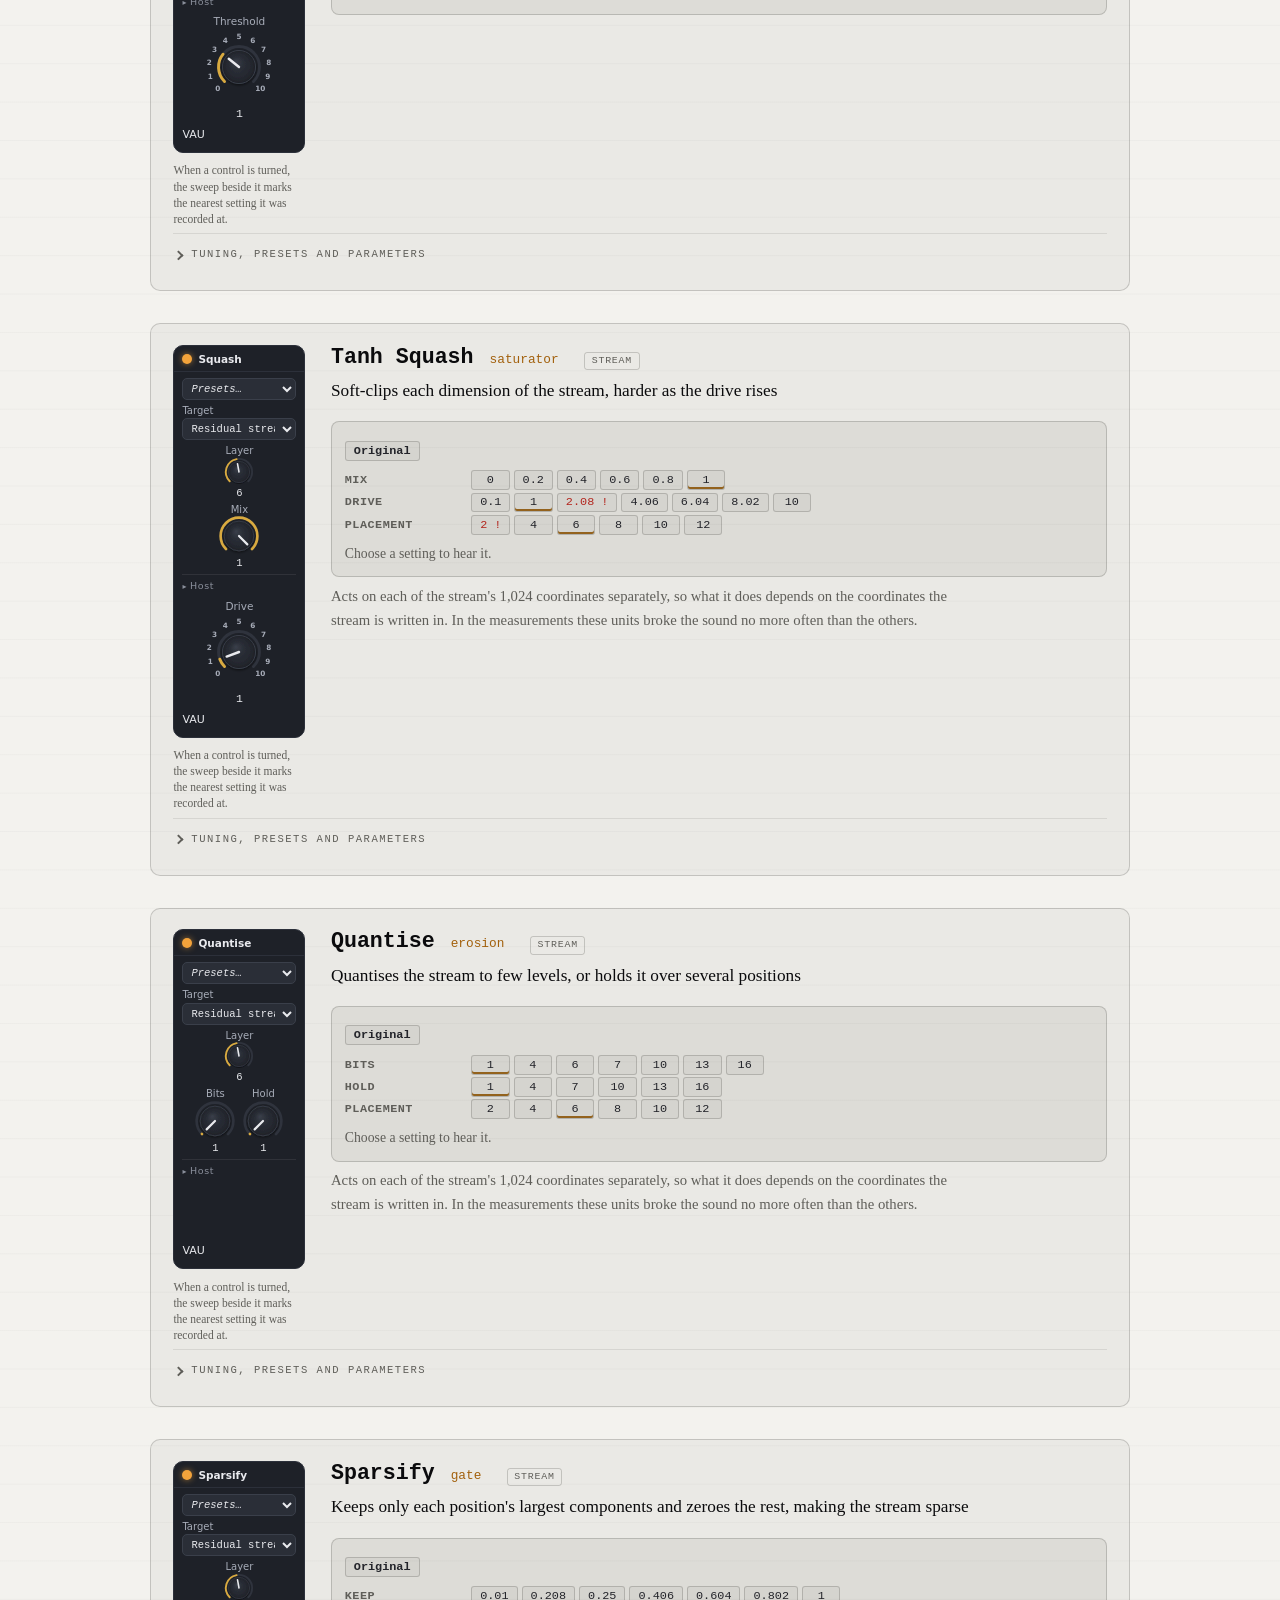
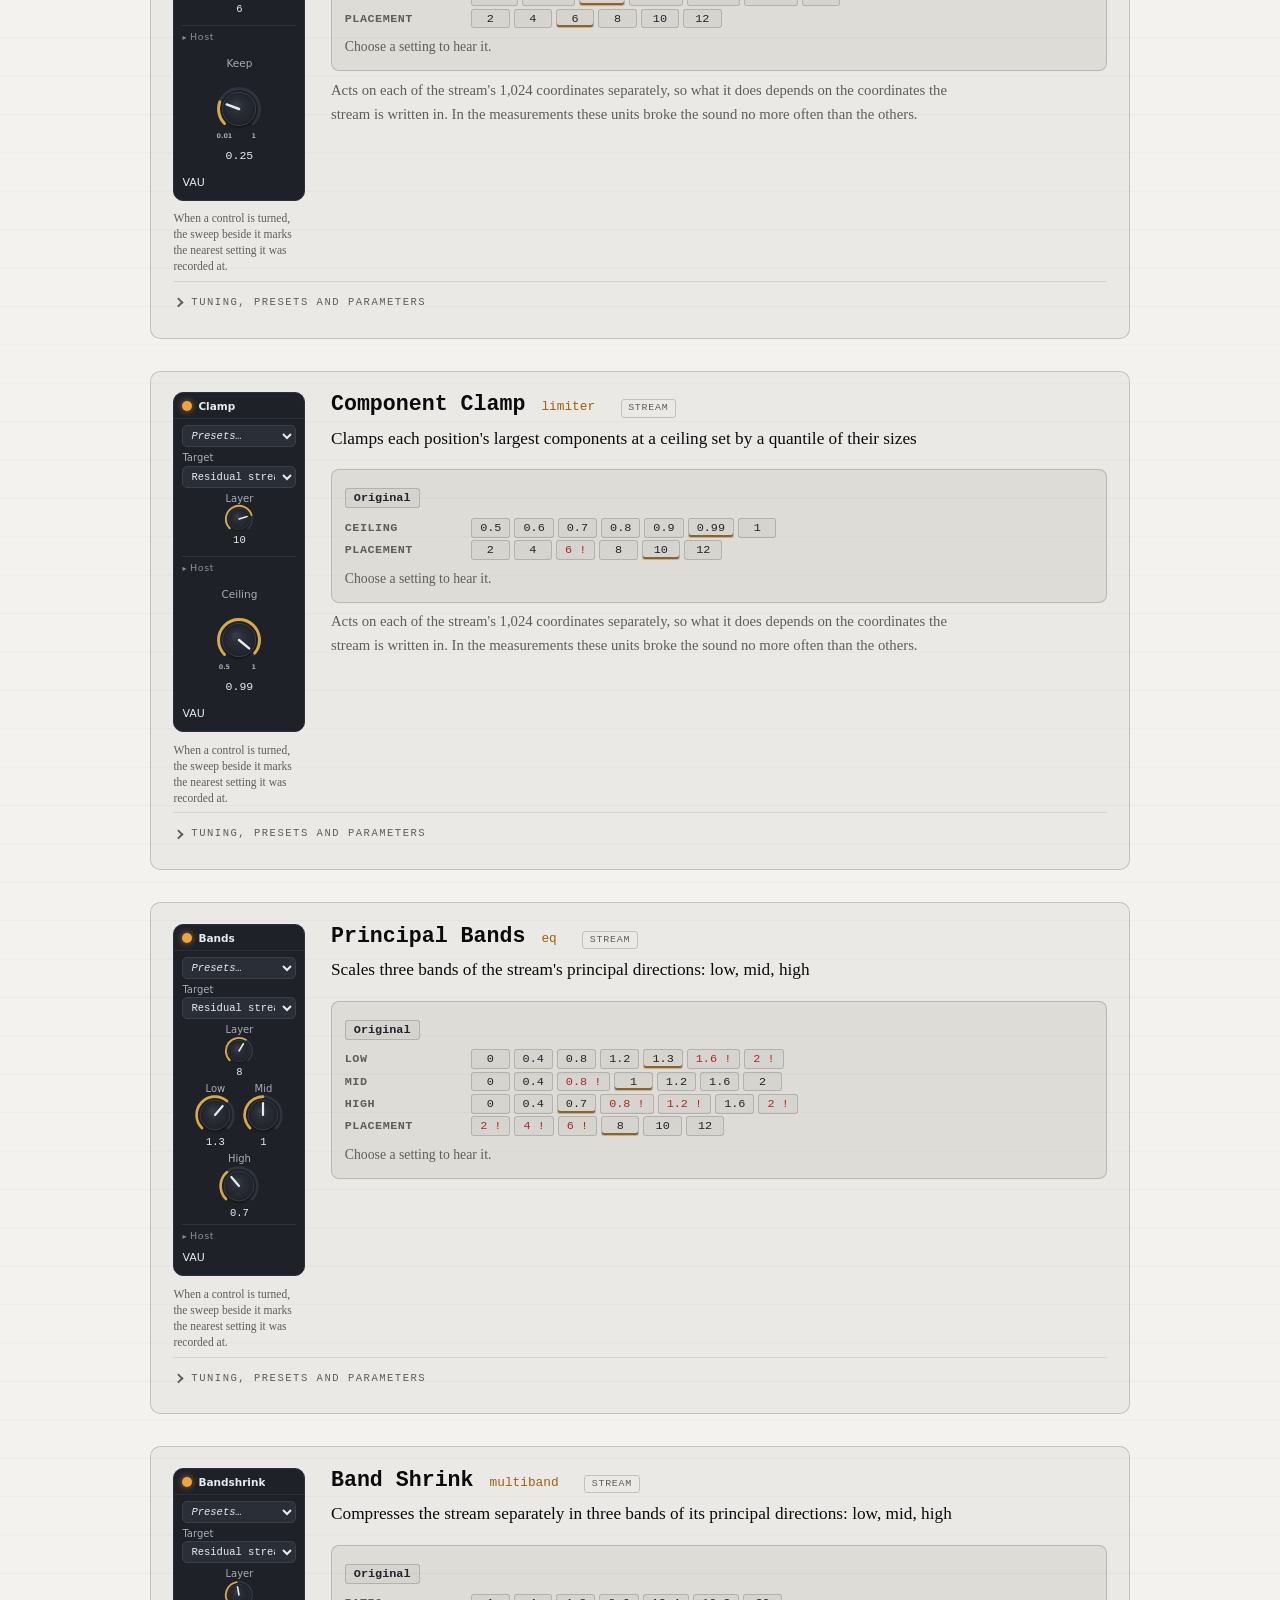
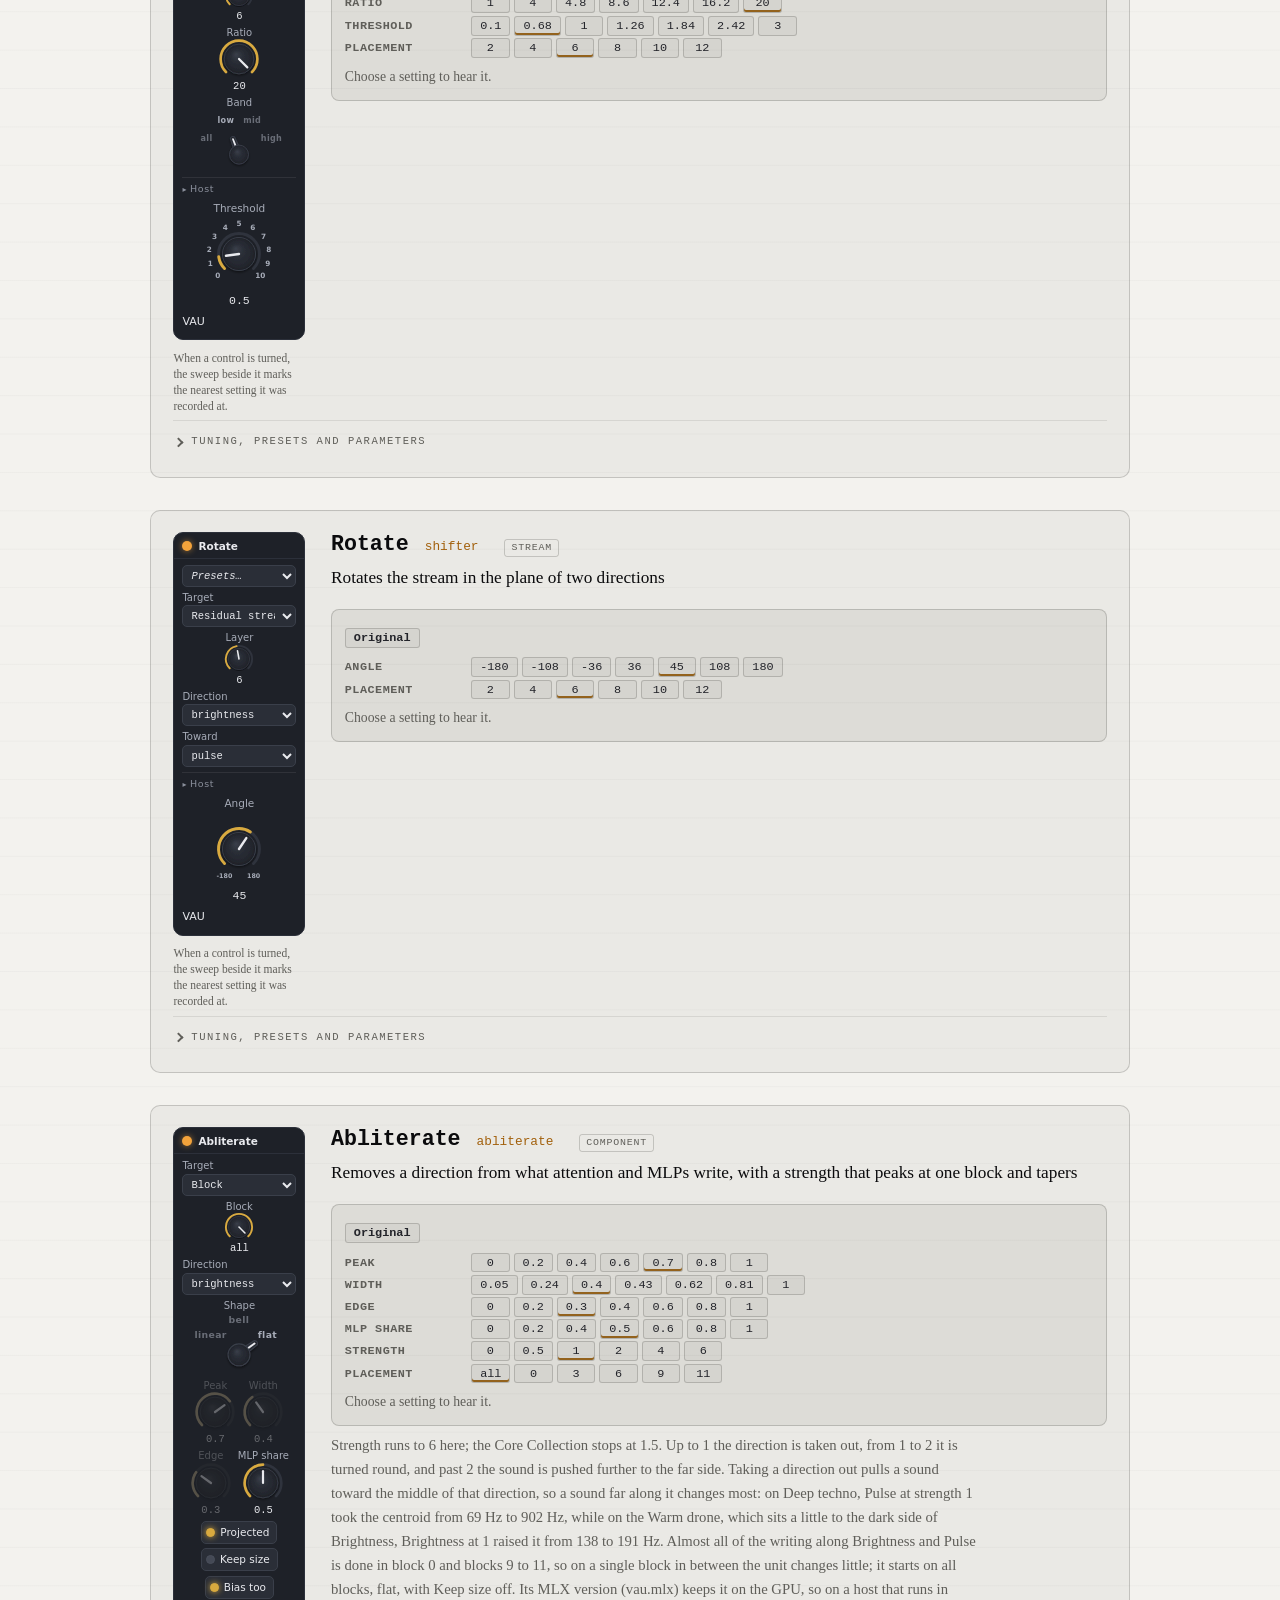
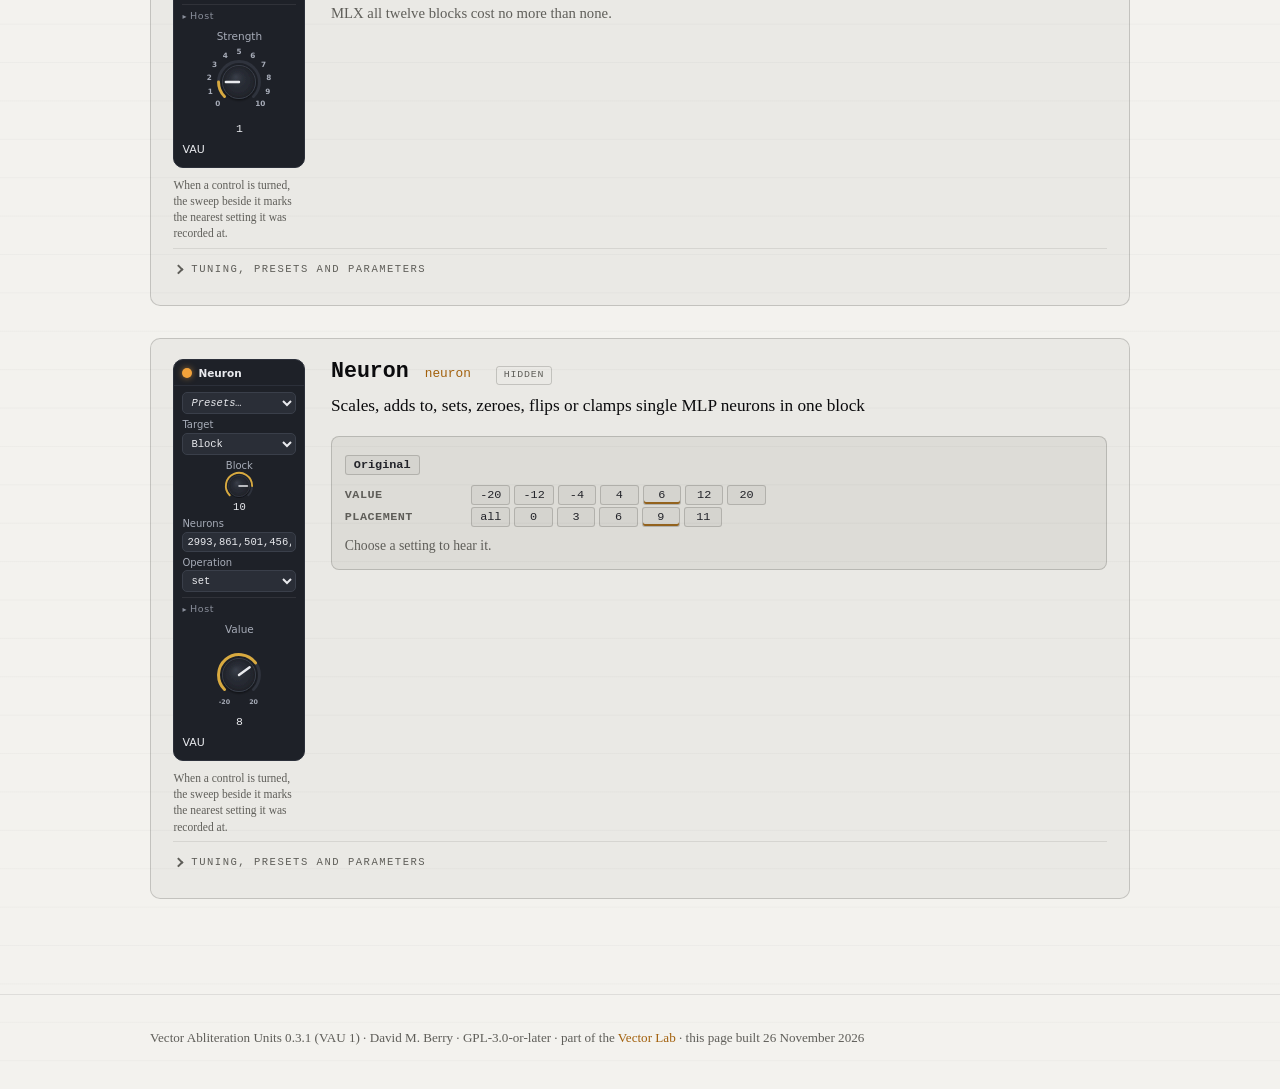
==== commit c8af8dd3: "Site copyedit, first pass: the home, text and audio pages read more plainly - Home: the paragraphs o" ====
--- a/docs/audio.html
+++ b/docs/audio.html
@@ -48,15 +48,15 @@
     <div class="wrap hero-inner">
       <span class="kicker">VAU audio · the Audio Collection · 13 units in VAU 0.3.1</span>
       <h1>VAU audio</h1>
-      <p class="tagline">The same units, tuned for an audio model and heard on it: 13 of them, with the names, defaults and ranges that work on Magenta RT 2 small, the presets measured there, and each unit's sweep to listen to. The units on a language model are <a href="units.html">VAU text</a>.</p>
+      <p class="tagline">Thirteen of the same units, tuned for an audio model, Magenta RT 2 small, and recorded on it. Each has the names, defaults and ranges that work there, the presets measured on the model, and a sweep to listen to. For the units on a language model, see <a href="units.html">VAU text</a>.</p>
     </div>
   </section>
 
   <main class="content">
     <svg width="0" height="0" style="position:absolute" aria-hidden="true"><defs><linearGradient id="vuPlate" x1="0" y1="0" x2="0" y2="1"><stop offset="0" stop-color="#24448c"/><stop offset="0.45" stop-color="#1f3d80"/><stop offset="1" stop-color="#1a356f"/></linearGradient><radialGradient id="vuKnob" cx="0.5" cy="0.5" r="0.5" fx="0.41" fy="0.35"><stop offset="0" stop-color="#46484f"/><stop offset="0.35" stop-color="#1c1d21"/><stop offset="0.8" stop-color="#0a0b0c"/><stop offset="1" stop-color="#000"/></radialGradient><linearGradient id="vuCap" x1="0" y1="0" x2="0" y2="1"><stop offset="0" stop-color="#f6f7f9"/><stop offset="0.45" stop-color="#c9cdd3"/><stop offset="0.55" stop-color="#9ca2ab"/><stop offset="1" stop-color="#e1e4e8"/></linearGradient><radialGradient id="vuScrew" fx="0.4" fy="0.35"><stop offset="0" stop-color="#f4f6f8"/><stop offset="0.45" stop-color="#b9bec6"/><stop offset="1" stop-color="#5d626a"/></radialGradient><filter id="vuSoft" x="-20%" y="-20%" width="140%" height="140%"><feGaussianBlur stdDeviation="0.25"/></filter><filter id="vuShadow" x="-30%" y="-30%" width="160%" height="170%"><feDropShadow dx="0" dy="1.4" stdDeviation="1.1" flood-color="#000" flood-opacity="0.6"/></filter></defs></svg>
     <div class="wrap">
-      <p>The Audio Collection is the Core Collection's units tuned for an audio model: the same files and the same edits, with the names, defaults, ranges, host-feature settings and placements that were found to work on Magenta RT 2 small, where a position is a 40 ms frame, counted from the start of play and the first position is no attention sink. A host loads it with <code>vau.Registry(collection="audio")</code>; what it changes is one file, <a href="https://github.com/vector-lab-tools/vector-abliteration-units/blob/main/src/vau/collections/audio.json"><code>src/vau/collections/audio.json</code></a> (<a href="spec.html#5h-the-audio-collection-and-mlx-versions">SPEC 5h</a>). Hosts whose model runs in MLX can use <code>vau.mlx</code>, the MLX versions of Neuron, Quantise and Abliterate.</p>
-      <p>Each unit's sweep is Magenta RT 2 small playing a warm drone (seed 1), one control moved at a time from the unit's example line, the rest held, rendered once and recorded. <b>Original</b> is the model unchanged. A setting marked <span class="au-bad-key">!</span> fell silent or overdrove there. The sweeps start from the Core Collection's example lines, not from this collection's defaults: the settings at which Lookback and Running Average fell silent are why the collection turns Keep size on for both. A preset's own line was not rendered; choosing one marks the nearest setting of each control.</p>
+      <p>The Audio Collection is the Core Collection's units tuned for an audio model: the same files and the same edits, with the names, defaults, ranges, host-feature settings and placements that were found to work on Magenta RT 2 small, where a position is a 40 ms frame, counted from the start of play and the first position holds no attention sink. A host loads it with <code>vau.Registry(collection="audio")</code>, and everything it changes is in one file, <a href="https://github.com/vector-lab-tools/vector-abliteration-units/blob/main/src/vau/collections/audio.json"><code>src/vau/collections/audio.json</code></a> (<a href="spec.html#5h-the-audio-collection-and-mlx-versions">SPEC 5h</a>). Hosts whose model runs in MLX can use <code>vau.mlx</code>, the MLX versions of Neuron, Quantise and Abliterate.</p>
+      <p>Each sweep is Magenta RT 2 small playing a warm drone (seed 1), rendered once and recorded, with one control moved at a time from the unit's example line and the others held where they were. <b>Original</b> is the model unchanged, and a setting marked <span class="au-bad-key">!</span> fell silent or overdrove. The sweeps start from the Core Collection's example lines, which are not this collection's defaults; indeed, it was the settings at which Lookback and Running Average fell silent that led the collection to turn Keep size on for both. The presets' own lines were not rendered, so choosing a preset marks the nearest setting of each control.</p>
       <nav class="unit-index" aria-label="Units">
         <span class="ui-cat">Along time</span>
         <a href="#delay">Lookback</a>
@@ -79,7 +79,7 @@
       </nav>
       <article class="unit reveal" id="delay">
         <div class="unit-top">
-          <figure class="uc"><div class="uc-strip"><div class="uc-top"><span class="uc-led"></span><b>Lookback</b></div><div class="uc-card" data-vau-card="delay" data-values="{&quot;time&quot;: &quot;8&quot;, &quot;feedback&quot;: &quot;0.7&quot;, &quot;mix&quot;: &quot;0.8&quot;, &quot;keepnorm&quot;: &quot;1&quot;, &quot;_target&quot;: [&quot;layer&quot;, &quot;6&quot;]}"></div></div><p class="uc-hint">Turn a control: the sweep beside it marks the nearest setting it was heard at.</p></figure>
+          <figure class="uc"><div class="uc-strip"><div class="uc-top"><span class="uc-led"></span><b>Lookback</b></div><div class="uc-card" data-vau-card="delay" data-values="{&quot;time&quot;: &quot;8&quot;, &quot;feedback&quot;: &quot;0.7&quot;, &quot;mix&quot;: &quot;0.8&quot;, &quot;keepnorm&quot;: &quot;1&quot;, &quot;_target&quot;: [&quot;layer&quot;, &quot;6&quot;]}"></div></div><p class="uc-hint">When a control is turned, the sweep beside it marks the nearest setting it was recorded at.</p></figure>
           <div class="unit-main">
             <div class="unit-head"><h2>Lookback</h2><span class="id">delay</span><span class="space-tag" title="What it transforms (its space, SPEC section 4)">stream</span></div>
             <p class="what">Adds the stream from some positions back: an echo, with feedback</p>
@@ -92,21 +92,21 @@
         <h3>What the collection changes</h3>
         <div class="table-wrap"><table><thead><tr><th>Setting</th><th>Core Collection</th><th>Audio Collection</th></tr></thead><tbody><tr><td>Time, default</td><td>4</td><td>8</td></tr><tr><td>Feedback, default</td><td>0.3</td><td>0.7</td></tr><tr><td>Mix, default</td><td>0.5</td><td>0.8</td></tr><tr><td>Keep size (host feature)</td><td>off</td><td>on</td></tr><tr><td>Placement</td><td>6</td><td>6</td></tr></tbody></table></div>
         <h3>Presets on Magenta RT 2 small</h3>
-<p class="small">7 presets measured on Magenta RT 2 small, a music model, each kept only if it broke the output on none of 10 held-out seeds; the last column says which measures moved the same way beyond chance there. Presets are per model: on another model the same line can do something else.</p>
+<p class="small">7 presets measured on Magenta RT 2 small, a music model. Each was kept only if it broke the output on none of 10 held-out seeds, and the last column gives the measures that moved the same way on those seeds beyond chance. The same line can do something else on another model.</p>
 <div class="table-wrap"><table><thead><tr><th>Preset</th><th>Line</th><th>What it does</th><th>Heard beyond chance</th></tr></thead><tbody><tr><td>Ghost Trail</td><td><code>delay layer=6 time=4 feedback=0.3 mix=0.2 keepnorm=1</code></td><td>An echo four frames (160 ms) back, at layer 6, with the stream kept to its size</td><td>none beyond chance</td></tr><tr><td>Slapback</td><td><code>delay layer=6 time=2 feedback=0.3 mix=0.2 keepnorm=1</code></td><td>A short echo, two frames (80 ms) back, kept to size: spectral shape changed</td><td>spectral shape</td></tr><tr><td>Long Echo</td><td><code>delay layer=6 time=12 feedback=0.3 mix=0.2 keepnorm=1</code></td><td>An echo twelve frames (480 ms) back, kept to size: quieter</td><td>level</td></tr><tr><td>Deep Echo</td><td><code>delay layer=12 time=4 feedback=0.3 mix=0.2 keepnorm=1</code></td><td>An echo four frames back at the last layer, kept to size</td><td>none beyond chance</td></tr><tr><td>Smear</td><td><code>delay layer=2 time=4 feedback=0.3 mix=0.3 keepnorm=1</code></td><td>An early echo, at layer 2, with the stream kept to its size: each frame more like the ones before it</td><td>frame to frame</td></tr><tr><td>Feedback Loop <span class="chip">start</span></td><td><code>delay layer=6 time=8 feedback=0.7 mix=0.8 keepnorm=1</code></td><td>A strong echo that feeds back on itself, kept to size: darker, quieter, spectral shape changed</td><td>brightness, level, spectral shape</td></tr><tr><td>Late Repeats</td><td><code>delay layer=12 time=2 feedback=0.6 mix=0.6 keepnorm=1</code></td><td>Short repeats with feedback at the last layer, kept to size: darker</td><td>brightness</td></tr></tbody></table></div>
         <h3>Parameters</h3>
         <div class="table-wrap"><table>
           <thead><tr><th>Key</th><th>Label</th><th>Range</th><th>Default</th><th>Held on the model</th><th>Tip</th></tr></thead>
           <tbody><tr><td><code>time</code></td><td>Time</td><td>1 to 32</td><td>8</td><td></td><td class="tip"><code>the echo of position p is read from p − time  (in frames)</code></td></tr><tr><td><code>feedback</code></td><td>Feedback</td><td>0 to 0.95</td><td>0.7</td><td></td><td class="tip"><code>line[p] = h[p] + feedback · line[p − time]</code></td></tr><tr><td><code>mix</code></td><td>Mix</td><td>0 to 1</td><td>0.8</td><td></td><td class="tip"><code>h&#x27;[p] = h[p] + mix · line[p − time]</code></td></tr></tbody>
         </table></div>
-        <p class="small">Held on the model: the part of the range in which the sound neither fell silent nor overdrove on the seeds it was measured on. Measured placements: 6, 10.</p>
+        <p class="small">Held on the model is the part of the range in which the sound neither fell silent nor overdrove on the seeds measured. Measured placements: 6, 10.</p>
         <h3>Help</h3>
         <p class="help">Adds the stream from <i>time</i> positions back (tokens, in a language model); with feedback the echo carries its own earlier echoes, fading. Where the model has an attention sink at the first position (most language models), that position is neither changed nor drawn on. Mix 0 is neutral.</p>
         </details>
       </article>
       <article class="unit reveal" id="reverb">
         <div class="unit-top">
-          <figure class="uc"><div class="uc-strip"><div class="uc-top"><span class="uc-led"></span><b>Average</b></div><div class="uc-card" data-vau-card="reverb" data-values="{&quot;decay&quot;: &quot;0.99&quot;, &quot;mix&quot;: &quot;0.8&quot;, &quot;keepnorm&quot;: &quot;1&quot;, &quot;_target&quot;: [&quot;layer&quot;, &quot;6&quot;]}"></div></div><p class="uc-hint">Turn a control: the sweep beside it marks the nearest setting it was heard at.</p></figure>
+          <figure class="uc"><div class="uc-strip"><div class="uc-top"><span class="uc-led"></span><b>Average</b></div><div class="uc-card" data-vau-card="reverb" data-values="{&quot;decay&quot;: &quot;0.99&quot;, &quot;mix&quot;: &quot;0.8&quot;, &quot;keepnorm&quot;: &quot;1&quot;, &quot;_target&quot;: [&quot;layer&quot;, &quot;6&quot;]}"></div></div><p class="uc-hint">When a control is turned, the sweep beside it marks the nearest setting it was recorded at.</p></figure>
           <div class="unit-main">
             <div class="unit-head"><h2>Running Average</h2><span class="id">reverb</span><span class="space-tag" title="What it transforms (its space, SPEC section 4)">stream</span></div>
             <p class="what">Adds a decaying average of the earlier positions</p>
@@ -119,21 +119,21 @@
         <h3>What the collection changes</h3>
         <div class="table-wrap"><table><thead><tr><th>Setting</th><th>Core Collection</th><th>Audio Collection</th></tr></thead><tbody><tr><td>Decay, default</td><td>0.8</td><td>0.99</td></tr><tr><td>Mix, default</td><td>0.5</td><td>0.8</td></tr><tr><td>Keep size (host feature)</td><td>off</td><td>on</td></tr><tr><td>Placement</td><td>6</td><td>6</td></tr></tbody></table></div>
         <h3>Presets on Magenta RT 2 small</h3>
-<p class="small">7 presets measured on Magenta RT 2 small, a music model, each kept only if it broke the output on none of 10 held-out seeds; the last column says which measures moved the same way beyond chance there. Presets are per model: on another model the same line can do something else.</p>
+<p class="small">7 presets measured on Magenta RT 2 small, a music model. Each was kept only if it broke the output on none of 10 held-out seeds, and the last column gives the measures that moved the same way on those seeds beyond chance. The same line can do something else on another model.</p>
 <div class="table-wrap"><table><thead><tr><th>Preset</th><th>Line</th><th>What it does</th><th>Heard beyond chance</th></tr></thead><tbody><tr><td>Afterglow</td><td><code>reverb layer=6 decay=0.8 mix=0.2 keepnorm=1</code></td><td>A short tail of the stream&#x27;s own past at layer 6, kept to size</td><td>none beyond chance</td></tr><tr><td>Wash</td><td><code>reverb layer=12 decay=0.9 mix=0.3 keepnorm=1</code></td><td>A longer tail at the last layer, kept to size: darker</td><td>brightness</td></tr><tr><td>Short Room</td><td><code>reverb layer=10 decay=0.6 mix=0.5 keepnorm=1</code></td><td>A short tail mixed in strongly at layer 10, kept to size: spectral shape changed</td><td>spectral shape</td></tr><tr><td>Undertow</td><td><code>reverb layer=2 decay=0.9 mix=0.3 keepnorm=1</code></td><td>An early tail, at layer 2, kept to size: quieter</td><td>level</td></tr><tr><td>Long Tail <span class="chip">start</span></td><td><code>reverb layer=6 decay=0.99 mix=0.8 keepnorm=1</code></td><td>A tail of about a hundred frames (four seconds), kept to size: darker, each frame less like the one before it, spectral shape changed</td><td>brightness, spectral shape, frame to frame</td></tr><tr><td>Infinite Hall</td><td><code>reverb layer=6 decay=0.999 mix=1 keepnorm=1</code></td><td>A tail that hardly fades, all of it mixed in, kept to size: darker, spectral shape changed</td><td>brightness, spectral shape</td></tr><tr><td>Late Bloom</td><td><code>reverb layer=12 decay=0.98 mix=0.8 keepnorm=1</code></td><td>A long tail at the last layer, kept to size: darker, each frame less like the one before it, spectral shape changed</td><td>brightness, spectral shape, frame to frame</td></tr></tbody></table></div>
         <h3>Parameters</h3>
         <div class="table-wrap"><table>
           <thead><tr><th>Key</th><th>Label</th><th>Range</th><th>Default</th><th>Held on the model</th><th>Tip</th></tr></thead>
           <tbody><tr><td><code>decay</code></td><td>Decay</td><td>0 to 0.999</td><td>0.99</td><td>0.5994 to 0.999</td><td class="tip"><code>tail[p] = decay · tail[p − 1] + (1 − decay) · h[p]</code></td></tr><tr><td><code>mix</code></td><td>Mix</td><td>0 to 1</td><td>0.8</td><td></td><td class="tip"><code>h&#x27;[p] = h[p] + mix · tail[p − 1]</code></td></tr></tbody>
         </table></div>
-        <p class="small">Held on the model: the part of the range in which the sound neither fell silent nor overdrove on the seeds it was measured on. Measured placements: 6, 8, 10, 12.</p>
+        <p class="small">Held on the model is the part of the range in which the sound neither fell silent nor overdrove on the seeds measured. Measured placements: 6, 8, 10, 12.</p>
         <h3>Help</h3>
         <p class="help">Adds a running average of the earlier positions, each step keeping <i>decay</i> of the last average. Where the model has an attention sink at the first position, that position is neither changed nor drawn on. Mix 0 is neutral.</p>
         </details>
       </article>
       <article class="unit reveal" id="beatrepeat">
         <div class="unit-top">
-          <figure class="uc"><div class="uc-strip"><div class="uc-top"><span class="uc-led"></span><b>Frame Repeat</b></div><div class="uc-card" data-vau-card="beatrepeat" data-values="{&quot;interval&quot;: &quot;8&quot;, &quot;length&quot;: &quot;2&quot;, &quot;mix&quot;: &quot;1&quot;, &quot;_target&quot;: [&quot;layer&quot;, &quot;6&quot;]}"></div></div><p class="uc-hint">Turn a control: the sweep beside it marks the nearest setting it was heard at.</p></figure>
+          <figure class="uc"><div class="uc-strip"><div class="uc-top"><span class="uc-led"></span><b>Frame Repeat</b></div><div class="uc-card" data-vau-card="beatrepeat" data-values="{&quot;interval&quot;: &quot;8&quot;, &quot;length&quot;: &quot;2&quot;, &quot;mix&quot;: &quot;1&quot;, &quot;_target&quot;: [&quot;layer&quot;, &quot;6&quot;]}"></div></div><p class="uc-hint">When a control is turned, the sweep beside it marks the nearest setting it was recorded at.</p></figure>
           <div class="unit-main">
             <div class="unit-head"><h2>Frame Repeat</h2><span class="id">beatrepeat</span><span class="space-tag" title="What it transforms (its space, SPEC section 4)">stream</span></div>
             <p class="what">In every run of positions, replays the stream of the few positions before over the last few: a stutter</p>
@@ -146,21 +146,21 @@
         <h3>What the collection changes</h3>
         <div class="table-wrap"><table><thead><tr><th>Setting</th><th>Core Collection</th><th>Audio Collection</th></tr></thead><tbody><tr><td>Name</td><td>vPosition Repeat</td><td>Frame Repeat</td></tr><tr><td>Placement</td><td>6</td><td>6</td></tr></tbody></table></div>
         <h3>Presets on Magenta RT 2 small</h3>
-<p class="small">6 presets measured on Magenta RT 2 small, a music model, each kept only if it broke the output on none of 10 held-out seeds; the last column says which measures moved the same way beyond chance there. Presets are per model: on another model the same line can do something else.</p>
+<p class="small">6 presets measured on Magenta RT 2 small, a music model. Each was kept only if it broke the output on none of 10 held-out seeds, and the last column gives the measures that moved the same way on those seeds beyond chance. The same line can do something else on another model.</p>
 <div class="table-wrap"><table><thead><tr><th>Preset</th><th>Line</th><th>What it does</th><th>Heard beyond chance</th></tr></thead><tbody><tr><td>Stutter</td><td><code>beatrepeat layer=6 interval=8 length=2 mix=1</code></td><td>The default: the last two frames of every eight replay the frame before them</td><td>none beyond chance</td></tr><tr><td>Double Time</td><td><code>beatrepeat layer=6 interval=4 length=2 mix=1</code></td><td>Half of every four frames held</td><td>none beyond chance</td></tr><tr><td>Half Bar</td><td><code>beatrepeat layer=6 interval=8 length=4 mix=1</code></td><td>Half of every eight frames held: darker, each frame more like the ones before it</td><td>brightness, frame to frame</td></tr><tr><td>Tape Catch</td><td><code>beatrepeat layer=6 interval=3 length=1 mix=1</code></td><td>One frame in three held, a fast catch</td><td>none beyond chance</td></tr><tr><td>Deep Stutter</td><td><code>beatrepeat layer=2 interval=8 length=4 mix=1</code></td><td>Half of every eight frames held, at layer 2: each frame more like the ones before it</td><td>frame to frame</td></tr><tr><td>Long Loop</td><td><code>beatrepeat layer=12 interval=16 length=8 mix=1</code></td><td>Eight frames of every sixteen held at the last layer</td><td>none beyond chance</td></tr></tbody></table></div>
         <h3>Parameters</h3>
         <div class="table-wrap"><table>
           <thead><tr><th>Key</th><th>Label</th><th>Range</th><th>Default</th><th>Held on the model</th><th>Tip</th></tr></thead>
           <tbody><tr><td><code>interval</code></td><td>Interval</td><td>2 to 32</td><td>8</td><td>2 to 32</td><td class="tip"><code>positions from 1 taken in runs of interval</code></td></tr><tr><td><code>length</code></td><td>Length</td><td>1 to 16</td><td>2</td><td>1 to 16</td><td class="tip"><code>last length of each run: from h[p − length]</code></td></tr><tr><td><code>mix</code></td><td>Mix</td><td>0 to 1</td><td>1</td><td>0 to 1</td><td class="tip"><code>h&#x27;[p] = (1 − mix) h[p] + mix · h[p − length]</code></td></tr></tbody>
         </table></div>
-        <p class="small">Held on the model: the part of the range in which the sound neither fell silent nor overdrove on the seeds it was measured on. Measured placements: 2, 4, 6, 8, 10, 12.</p>
+        <p class="small">Held on the model is the part of the range in which the sound neither fell silent nor overdrove on the seeds measured. Measured placements: 2, 4, 6, 8, 10, 12.</p>
         <h3>Help</h3>
         <p class="help">The positions after the first are taken in runs of <i>interval</i>; over the last <i>length</i> positions of each run, the stream is replaced (by <i>mix</i>) with the stream of the <i>length</i> positions just before them, so that stretch is heard twice. Where the model has an attention sink at the first position (most language models), that position is neither changed nor replayed. Mix 0 is neutral.</p>
         </details>
       </article>
       <article class="unit reveal" id="compressor">
         <div class="unit-top">
-          <figure class="uc"><div class="uc-strip"><div class="uc-top"><span class="uc-led"></span><b>Shrink</b></div><div class="uc-card" data-vau-card="compressor" data-values="{&quot;ratio&quot;: &quot;4&quot;, &quot;makeup&quot;: &quot;1&quot;, &quot;thresh&quot;: &quot;1&quot;, &quot;_target&quot;: [&quot;layer&quot;, &quot;6&quot;]}"></div></div><p class="uc-hint">Turn a control: the sweep beside it marks the nearest setting it was heard at.</p></figure>
+          <figure class="uc"><div class="uc-strip"><div class="uc-top"><span class="uc-led"></span><b>Shrink</b></div><div class="uc-card" data-vau-card="compressor" data-values="{&quot;ratio&quot;: &quot;4&quot;, &quot;makeup&quot;: &quot;1&quot;, &quot;thresh&quot;: &quot;1&quot;, &quot;_target&quot;: [&quot;layer&quot;, &quot;6&quot;]}"></div></div><p class="uc-hint">When a control is turned, the sweep beside it marks the nearest setting it was recorded at.</p></figure>
           <div class="unit-main">
             <div class="unit-head"><h2>Norm Shrink</h2><span class="id">compressor</span><span class="space-tag" title="What it transforms (its space, SPEC section 4)">stream</span></div>
             <p class="what">Above a threshold, reduces the stream&#x27;s size at each position by a ratio</p>
@@ -173,21 +173,21 @@
         <h3>What the collection changes</h3>
         <div class="table-wrap"><table><thead><tr><th>Setting</th><th>Core Collection</th><th>Audio Collection</th></tr></thead><tbody><tr><td>Placement</td><td>6</td><td>6</td></tr></tbody></table></div>
         <h3>Presets on Magenta RT 2 small</h3>
-<p class="small">6 presets measured on Magenta RT 2 small, a music model, each kept only if it broke the output on none of 10 held-out seeds; the last column says which measures moved the same way beyond chance there. Presets are per model: on another model the same line can do something else.</p>
+<p class="small">6 presets measured on Magenta RT 2 small, a music model. Each was kept only if it broke the output on none of 10 held-out seeds, and the last column gives the measures that moved the same way on those seeds beyond chance. The same line can do something else on another model.</p>
 <div class="table-wrap"><table><thead><tr><th>Preset</th><th>Line</th><th>What it does</th><th>Heard beyond chance</th></tr></thead><tbody><tr><td>Glue</td><td><code>compressor layer=6 ratio=4 makeup=1 thresh=1</code></td><td>The default: positions larger than usual pulled back at 4:1: spectral shape changed</td><td>spectral shape</td></tr><tr><td>Squeeze</td><td><code>compressor layer=6 ratio=8 makeup=1 thresh=0.8</code></td><td>8:1 from a little below the usual size: louder, spectral shape changed</td><td>level, spectral shape</td></tr><tr><td>Flatten</td><td><code>compressor layer=6 ratio=4 makeup=1 thresh=0.3</code></td><td>4:1 from a third of the usual size: louder, spectral shape changed</td><td>level, spectral shape</td></tr><tr><td>Half Power</td><td><code>compressor layer=6 ratio=4 makeup=0.5 thresh=1</code></td><td>The default, then halved: louder, spectral shape changed</td><td>level, spectral shape</td></tr><tr><td>Crush Wall</td><td><code>compressor layer=6 ratio=20 makeup=1 thresh=0.5</code></td><td>20:1 from half the usual size: louder, spectral shape changed</td><td>level, spectral shape</td></tr><tr><td>Top Lid</td><td><code>compressor layer=10 ratio=20 makeup=1 thresh=1</code></td><td>20:1 at layer 10, on the largest positions only</td><td>none beyond chance</td></tr></tbody></table></div>
         <h3>Parameters</h3>
         <div class="table-wrap"><table>
           <thead><tr><th>Key</th><th>Label</th><th>Range</th><th>Default</th><th>Held on the model</th><th>Tip</th></tr></thead>
           <tbody><tr><td><code>ratio</code></td><td>Ratio</td><td>1 to 20</td><td>4</td><td>1 to 20</td><td class="tip"><code>n &gt; T:  n&#x27; = T + (n − T) / ratio,  n = ‖h‖ at a position</code></td></tr><tr><td><code>makeup</code></td><td>Makeup</td><td>0.25 to 4</td><td>1</td><td>0.25 to 1</td><td class="tip"><code>h&#x27; = makeup · h, after the compression</code></td></tr><tr><td><code>thresh</code></td><td>Threshold</td><td>0.1 to 3</td><td>1</td><td>0.1 to 3</td><td class="tip"><code>T = thresh × mean ‖h‖ at this layer over the corpus</code></td></tr></tbody>
         </table></div>
-        <p class="small">Held on the model: the part of the range in which the sound neither fell silent nor overdrove on the seeds it was measured on. Measured placements: 2, 4, 6, 8, 10, 12.</p>
+        <p class="small">Held on the model is the part of the range in which the sound neither fell silent nor overdrove on the seeds measured. Measured placements: 2, 4, 6, 8, 10, 12.</p>
         <h3>Help</h3>
         <p class="help">Where the stream at a position is larger than the threshold (a multiple of its typical size at that layer), each unit over is reduced to 1/ratio of a unit; then everything is multiplied by makeup. Ratio 1 is neutral; 20 is close to a limiter.</p>
         </details>
       </article>
       <article class="unit reveal" id="saturator">
         <div class="unit-top">
-          <figure class="uc"><div class="uc-strip"><div class="uc-top"><span class="uc-led"></span><b>Squash</b></div><div class="uc-card" data-vau-card="saturator" data-values="{&quot;mix&quot;: &quot;1&quot;, &quot;drive&quot;: &quot;1&quot;, &quot;_target&quot;: [&quot;layer&quot;, &quot;6&quot;]}"></div></div><p class="uc-hint">Turn a control: the sweep beside it marks the nearest setting it was heard at.</p></figure>
+          <figure class="uc"><div class="uc-strip"><div class="uc-top"><span class="uc-led"></span><b>Squash</b></div><div class="uc-card" data-vau-card="saturator" data-values="{&quot;mix&quot;: &quot;1&quot;, &quot;drive&quot;: &quot;1&quot;, &quot;_target&quot;: [&quot;layer&quot;, &quot;6&quot;]}"></div></div><p class="uc-hint">When a control is turned, the sweep beside it marks the nearest setting it was recorded at.</p></figure>
           <div class="unit-main">
             <div class="unit-head"><h2>Tanh Squash</h2><span class="id">saturator</span><span class="space-tag" title="What it transforms (its space, SPEC section 4)">stream</span></div>
             <p class="what">Soft-clips each dimension of the stream, harder as the drive rises</p>
@@ -200,21 +200,21 @@
         <h3>What the collection changes</h3>
         <div class="table-wrap"><table><thead><tr><th>Setting</th><th>Core Collection</th><th>Audio Collection</th></tr></thead><tbody><tr><td>Placement</td><td>6</td><td>6</td></tr></tbody></table></div>
         <h3>Presets on Magenta RT 2 small</h3>
-<p class="small">6 presets measured on Magenta RT 2 small, a music model, each kept only if it broke the output on none of 10 held-out seeds; the last column says which measures moved the same way beyond chance there. Presets are per model: on another model the same line can do something else.</p>
+<p class="small">6 presets measured on Magenta RT 2 small, a music model. Each was kept only if it broke the output on none of 10 held-out seeds, and the last column gives the measures that moved the same way on those seeds beyond chance. The same line can do something else on another model.</p>
 <div class="table-wrap"><table><thead><tr><th>Preset</th><th>Line</th><th>What it does</th><th>Heard beyond chance</th></tr></thead><tbody><tr><td>Gentle</td><td><code>saturator layer=6 mix=1 drive=0.5</code></td><td>Half the default drive: louder</td><td>level</td></tr><tr><td>Warm</td><td><code>saturator layer=6 mix=1 drive=1</code></td><td>The default: louder, spectral shape changed</td><td>level, spectral shape</td></tr><tr><td>Half Melt</td><td><code>saturator layer=6 mix=0.5 drive=4</code></td><td>Drive 4, half of it mixed in: darker, louder, spectral shape changed</td><td>brightness, level, spectral shape</td></tr><tr><td>Burn</td><td><code>saturator layer=6 mix=1 drive=4</code></td><td>Drive 4: spectral shape changed</td><td>spectral shape</td></tr><tr><td>Meltdown</td><td><code>saturator layer=6 mix=1 drive=8</code></td><td>Drive 8: louder, spectral shape changed</td><td>level, spectral shape</td></tr><tr><td>Glass Fuzz</td><td><code>saturator layer=12 mix=1 drive=4</code></td><td>Drive 4 at the last layer: louder, spectral shape changed</td><td>level, spectral shape</td></tr></tbody></table></div>
         <h3>Parameters</h3>
         <div class="table-wrap"><table>
           <thead><tr><th>Key</th><th>Label</th><th>Range</th><th>Default</th><th>Held on the model</th><th>Tip</th></tr></thead>
           <tbody><tr><td><code>mix</code></td><td>Mix</td><td>0 to 1</td><td>1</td><td>0 to 1</td><td class="tip"><code>h&#x27; = (1 − mix)·h + mix · L·tanh(h / L)</code></td></tr><tr><td><code>drive</code></td><td>Drive</td><td>0.1 to 10</td><td>1</td><td>0.1 to 1</td><td class="tip"><code>L = 3σ / drive,  σ = each dimension&#x27;s spread over the corpus</code></td></tr></tbody>
         </table></div>
-        <p class="small">Held on the model: the part of the range in which the sound neither fell silent nor overdrove on the seeds it was measured on. Measured placements: 6, 8, 10, 12.</p>
-        <h3>Help</h3>
-        <p class="help">Each dimension soft-clipped with tanh at three times its typical spread divided by the drive. Mix 0 is neutral.<p>It acts on each coordinate of the stream separately, so what it does depends on the coordinates the stream is written in. Those have a weaker claim to meaning than an MLP's neurons, which its nonlinearity singles out; how much weaker depends on the model's norms (a learned scale per coordinate gives them some standing).</p></p>
+        <p class="small">Held on the model is the part of the range in which the sound neither fell silent nor overdrove on the seeds measured. Measured placements: 6, 8, 10, 12.</p>
+        <h3>Help</h3>
+        <p class="help">Each dimension soft-clipped with tanh at three times its typical spread divided by the drive. Mix 0 is neutral.<p>It acts on each coordinate of the stream separately, so what it does depends on the coordinates the stream happens to be written in. These mean less than an MLP's neurons do, since the MLP's nonlinearity singles its neurons out and nothing does the same for the stream's coordinates, except in part the model's norms (a learned scale for each coordinate gives them some meaning of their own).</p></p>
         </details>
       </article>
       <article class="unit reveal" id="erosion">
         <div class="unit-top">
-          <figure class="uc"><div class="uc-strip"><div class="uc-top"><span class="uc-led"></span><b>Quantise</b></div><div class="uc-card" data-vau-card="erosion" data-values="{&quot;bits&quot;: &quot;1&quot;, &quot;hold&quot;: &quot;1&quot;, &quot;_target&quot;: [&quot;layer&quot;, &quot;6&quot;]}"></div></div><p class="uc-hint">Turn a control: the sweep beside it marks the nearest setting it was heard at.</p></figure>
+          <figure class="uc"><div class="uc-strip"><div class="uc-top"><span class="uc-led"></span><b>Quantise</b></div><div class="uc-card" data-vau-card="erosion" data-values="{&quot;bits&quot;: &quot;1&quot;, &quot;hold&quot;: &quot;1&quot;, &quot;_target&quot;: [&quot;layer&quot;, &quot;6&quot;]}"></div></div><p class="uc-hint">When a control is turned, the sweep beside it marks the nearest setting it was recorded at.</p></figure>
           <div class="unit-main">
             <div class="unit-head"><h2>Quantise</h2><span class="id">erosion</span><span class="space-tag" title="What it transforms (its space, SPEC section 4)">stream</span></div>
             <p class="what">Quantises the stream to few levels, or holds it over several positions</p>
@@ -227,21 +227,21 @@
         <h3>What the collection changes</h3>
         <div class="table-wrap"><table><thead><tr><th>Setting</th><th>Core Collection</th><th>Audio Collection</th></tr></thead><tbody><tr><td>Bits, default</td><td>16</td><td>1</td></tr><tr><td>Placement</td><td>6</td><td>6</td></tr></tbody></table></div>
         <h3>Presets on Magenta RT 2 small</h3>
-<p class="small">7 presets measured on Magenta RT 2 small, a music model, each kept only if it broke the output on none of 10 held-out seeds; the last column says which measures moved the same way beyond chance there. Presets are per model: on another model the same line can do something else.</p>
+<p class="small">7 presets measured on Magenta RT 2 small, a music model. Each was kept only if it broke the output on none of 10 held-out seeds, and the last column gives the measures that moved the same way on those seeds beyond chance. The same line can do something else on another model.</p>
 <div class="table-wrap"><table><thead><tr><th>Preset</th><th>Line</th><th>What it does</th><th>Heard beyond chance</th></tr></thead><tbody><tr><td>Bitcrush <span class="chip">start</span></td><td><code>erosion layer=6 bits=1 hold=1</code></td><td>One bit: each coordinate rounded to a few steps: darker, spectral shape changed</td><td>brightness, spectral shape</td></tr><tr><td>Two-Bit</td><td><code>erosion layer=12 bits=2 hold=1</code></td><td>Two bits at the last layer</td><td>none beyond chance</td></tr><tr><td>Crumble</td><td><code>erosion layer=12 bits=1 hold=4</code></td><td>One bit at the last layer, each position held for four frames: darker, each frame more like the ones before it, spectral shape changed</td><td>brightness, spectral shape, frame to frame</td></tr><tr><td>Stepped</td><td><code>erosion layer=6 bits=4 hold=4</code></td><td>Four bits, held for four frames: each frame more like the ones before it</td><td>frame to frame</td></tr><tr><td>Freeze 8</td><td><code>erosion layer=6 bits=16 hold=8</code></td><td>No rounding to speak of; each position held for eight frames (320 ms): each frame more like the ones before it</td><td>frame to frame</td></tr><tr><td>Hard Freeze</td><td><code>erosion layer=6 bits=16 hold=16</code></td><td>Each position held for sixteen frames (640 ms): each frame more like the ones before it</td><td>frame to frame</td></tr><tr><td>Late Freeze</td><td><code>erosion layer=12 bits=16 hold=8</code></td><td>Held for eight frames, at the last layer: darker, each frame more like the ones before it</td><td>brightness, frame to frame</td></tr></tbody></table></div>
         <h3>Parameters</h3>
         <div class="table-wrap"><table>
           <thead><tr><th>Key</th><th>Label</th><th>Range</th><th>Default</th><th>Held on the model</th><th>Tip</th></tr></thead>
           <tbody><tr><td><code>bits</code></td><td>Bits</td><td>1 to 16</td><td>1</td><td>1 to 16</td><td class="tip"><code>h&#x27; = round(h / s) · s,  s = 6σ / 2^bits  (16: off)</code></td></tr><tr><td><code>hold</code></td><td>Hold</td><td>1 to 16</td><td>1</td><td>1 to 16</td><td class="tip"><code>h&#x27;[p] = h[first p of each run of hold]  (1: off)</code></td></tr></tbody>
         </table></div>
-        <p class="small">Held on the model: the part of the range in which the sound neither fell silent nor overdrove on the seeds it was measured on. Measured placements: 2, 4, 6, 8, 10, 12.</p>
-        <h3>Help</h3>
-        <p class="help">Rounds each dimension to one of 2<sup>bits</sup> steps across six times its spread, and holds the stream of one position over the next <i>hold</i> − 1. It degrades the activations, much as rounding a model's weights to fewer bits degrades the weights. Where the model has an attention sink at the first position, that position is left as it is. Bits 16 and hold 1 are neutral.<p>It acts on each coordinate of the stream separately, so what it does depends on the coordinates the stream is written in. Those have a weaker claim to meaning than an MLP's neurons, which its nonlinearity singles out; how much weaker depends on the model's norms (a learned scale per coordinate gives them some standing).</p></p>
+        <p class="small">Held on the model is the part of the range in which the sound neither fell silent nor overdrove on the seeds measured. Measured placements: 2, 4, 6, 8, 10, 12.</p>
+        <h3>Help</h3>
+        <p class="help">Rounds each dimension to one of 2<sup>bits</sup> steps across six times its spread, and holds the stream of one position over the next <i>hold</i> − 1. It degrades the activations, much as rounding a model's weights to fewer bits degrades the weights. Where the model has an attention sink at the first position, that position is left as it is. Bits 16 and hold 1 are neutral.<p>It acts on each coordinate of the stream separately, so what it does depends on the coordinates the stream happens to be written in. These mean less than an MLP's neurons do, since the MLP's nonlinearity singles its neurons out and nothing does the same for the stream's coordinates, except in part the model's norms (a learned scale for each coordinate gives them some meaning of their own).</p></p>
         </details>
       </article>
       <article class="unit reveal" id="gate">
         <div class="unit-top">
-          <figure class="uc"><div class="uc-strip"><div class="uc-top"><span class="uc-led"></span><b>Sparsify</b></div><div class="uc-card" data-vau-card="gate" data-values="{&quot;sink&quot;: &quot;0&quot;, &quot;keep&quot;: &quot;0.25&quot;, &quot;_target&quot;: [&quot;layer&quot;, &quot;6&quot;]}"></div></div><p class="uc-hint">Turn a control: the sweep beside it marks the nearest setting it was heard at.</p></figure>
+          <figure class="uc"><div class="uc-strip"><div class="uc-top"><span class="uc-led"></span><b>Sparsify</b></div><div class="uc-card" data-vau-card="gate" data-values="{&quot;sink&quot;: &quot;0&quot;, &quot;keep&quot;: &quot;0.25&quot;, &quot;_target&quot;: [&quot;layer&quot;, &quot;6&quot;]}"></div></div><p class="uc-hint">When a control is turned, the sweep beside it marks the nearest setting it was recorded at.</p></figure>
           <div class="unit-main">
             <div class="unit-head"><h2>Sparsify</h2><span class="id">gate</span><span class="space-tag" title="What it transforms (its space, SPEC section 4)">stream</span></div>
             <p class="what">Keeps only each position&#x27;s largest components and zeroes the rest, making the stream sparse</p>
@@ -254,21 +254,21 @@
         <h3>What the collection changes</h3>
         <div class="table-wrap"><table><thead><tr><th>Setting</th><th>Core Collection</th><th>Audio Collection</th></tr></thead><tbody><tr><td>Placement</td><td>6</td><td>6</td></tr></tbody></table></div>
         <h3>Presets on Magenta RT 2 small</h3>
-<p class="small">6 presets measured on Magenta RT 2 small, a music model, each kept only if it broke the output on none of 10 held-out seeds; the last column says which measures moved the same way beyond chance there. Presets are per model: on another model the same line can do something else.</p>
+<p class="small">6 presets measured on Magenta RT 2 small, a music model. Each was kept only if it broke the output on none of 10 held-out seeds, and the last column gives the measures that moved the same way on those seeds beyond chance. The same line can do something else on another model.</p>
 <div class="table-wrap"><table><thead><tr><th>Preset</th><th>Line</th><th>What it does</th><th>Heard beyond chance</th></tr></thead><tbody><tr><td>Thin</td><td><code>gate layer=6 sink=0 keep=0.1</code></td><td>Keeps the largest tenth of the coordinates: louder, spectral shape changed</td><td>level, spectral shape</td></tr><tr><td>Skeleton</td><td><code>gate layer=6 sink=0 keep=0.02</code></td><td>Keeps the largest 2%: louder, spectral shape changed</td><td>level, spectral shape</td></tr><tr><td>Hollow</td><td><code>gate layer=10 sink=0 keep=0.05</code></td><td>Keeps the largest 5% at layer 10: spectral shape changed</td><td>spectral shape</td></tr><tr><td>Bones</td><td><code>gate layer=11 sink=0 keep=0.05</code></td><td>Keeps the largest 5% at layer 11: brighter, spectral shape changed</td><td>brightness, spectral shape</td></tr><tr><td>Sparse Glass</td><td><code>gate layer=12 sink=0 keep=0.1</code></td><td>Keeps the largest tenth at the last layer: brighter, spectral shape changed</td><td>brightness, spectral shape</td></tr><tr><td>Needlepoint</td><td><code>gate layer=12 sink=0 keep=0.03</code></td><td>Keeps the largest 3% at the last layer: brighter, louder, spectral shape changed</td><td>brightness, level, spectral shape</td></tr></tbody></table></div>
         <h3>Parameters</h3>
         <div class="table-wrap"><table>
           <thead><tr><th>Key</th><th>Label</th><th>Range</th><th>Default</th><th>Held on the model</th><th>Tip</th></tr></thead>
           <tbody><tr><td><code>sink</code></td><td>Sink too</td><td></td><td>0</td><td></td><td class="tip"><code>also gate position 0, the attention sink</code></td></tr><tr><td><code>keep</code></td><td>Keep</td><td>0.01 to 1</td><td>0.25</td><td>0.01 to 1</td><td class="tip"><code>keep the ⌈keep · d⌉ largest |hᵢ|; set the rest to 0</code></td></tr></tbody>
         </table></div>
-        <p class="small">Held on the model: the part of the range in which the sound neither fell silent nor overdrove on the seeds it was measured on. Measured placements: 2, 4, 6, 8, 10, 12.</p>
-        <h3>Help</h3>
-        <p class="help">At each position, only the <i>keep</i> share of the stream's components that are largest in size pass; the rest are set to zero. It shows how much of the stream the layers after it need. The first position, where the model has an attention sink there, is left alone unless <i>sink too</i> is on (on a model with none, such as a music model, it is gated like any other). Keep 1 is neutral.<p>It acts on each coordinate of the stream separately, so what it does depends on the coordinates the stream is written in. Those have a weaker claim to meaning than an MLP's neurons, which its nonlinearity singles out; how much weaker depends on the model's norms (a learned scale per coordinate gives them some standing).</p></p>
+        <p class="small">Held on the model is the part of the range in which the sound neither fell silent nor overdrove on the seeds measured. Measured placements: 2, 4, 6, 8, 10, 12.</p>
+        <h3>Help</h3>
+        <p class="help">At each position, only the <i>keep</i> share of the stream's components that are largest in size pass; the rest are set to zero. It shows how much of the stream the layers after it need. The first position, where the model has an attention sink there, is left alone unless <i>sink too</i> is on (on a model with none, such as a music model, it is gated like any other). Keep 1 is neutral.<p>It acts on each coordinate of the stream separately, so what it does depends on the coordinates the stream happens to be written in. These mean less than an MLP's neurons do, since the MLP's nonlinearity singles its neurons out and nothing does the same for the stream's coordinates, except in part the model's norms (a learned scale for each coordinate gives them some meaning of their own).</p></p>
         </details>
       </article>
       <article class="unit reveal" id="limiter">
         <div class="unit-top">
-          <figure class="uc"><div class="uc-strip"><div class="uc-top"><span class="uc-led"></span><b>Clamp</b></div><div class="uc-card" data-vau-card="limiter" data-values="{&quot;sink&quot;: &quot;0&quot;, &quot;ceiling&quot;: &quot;0.99&quot;, &quot;_target&quot;: [&quot;layer&quot;, &quot;10&quot;]}"></div></div><p class="uc-hint">Turn a control: the sweep beside it marks the nearest setting it was heard at.</p></figure>
+          <figure class="uc"><div class="uc-strip"><div class="uc-top"><span class="uc-led"></span><b>Clamp</b></div><div class="uc-card" data-vau-card="limiter" data-values="{&quot;sink&quot;: &quot;0&quot;, &quot;ceiling&quot;: &quot;0.99&quot;, &quot;_target&quot;: [&quot;layer&quot;, &quot;10&quot;]}"></div></div><p class="uc-hint">When a control is turned, the sweep beside it marks the nearest setting it was recorded at.</p></figure>
           <div class="unit-main">
             <div class="unit-head"><h2>Component Clamp</h2><span class="id">limiter</span><span class="space-tag" title="What it transforms (its space, SPEC section 4)">stream</span></div>
             <p class="what">Clamps each position&#x27;s largest components at a ceiling set by a quantile of their sizes</p>
@@ -281,21 +281,21 @@
         <h3>What the collection changes</h3>
         <div class="table-wrap"><table><thead><tr><th>Setting</th><th>Core Collection</th><th>Audio Collection</th></tr></thead><tbody><tr><td>Placement</td><td>6</td><td>10</td></tr></tbody></table></div>
         <h3>Presets on Magenta RT 2 small</h3>
-<p class="small">6 presets measured on Magenta RT 2 small, a music model, each kept only if it broke the output on none of 10 held-out seeds; the last column says which measures moved the same way beyond chance there. Presets are per model: on another model the same line can do something else.</p>
+<p class="small">6 presets measured on Magenta RT 2 small, a music model. Each was kept only if it broke the output on none of 10 held-out seeds, and the last column gives the measures that moved the same way on those seeds beyond chance. The same line can do something else on another model.</p>
 <div class="table-wrap"><table><thead><tr><th>Preset</th><th>Line</th><th>What it does</th><th>Heard beyond chance</th></tr></thead><tbody><tr><td>Tame</td><td><code>limiter layer=10 sink=0 ceiling=0.995</code></td><td>Clamps the few largest coordinates a little, at layer 10</td><td>none beyond chance</td></tr><tr><td>Lid <span class="chip">start</span></td><td><code>limiter layer=10 sink=0 ceiling=0.99</code></td><td>The usual ceiling at layer 10: spectral shape changed</td><td>spectral shape</td></tr><tr><td>Clamp Down</td><td><code>limiter layer=12 sink=0 ceiling=0.98</code></td><td>A lower ceiling at the last layer: spectral shape changed</td><td>spectral shape</td></tr><tr><td>Brickwall</td><td><code>limiter layer=12 sink=0 ceiling=0.95</code></td><td>Lower still, at the last layer: louder</td><td>level</td></tr><tr><td>Flat Top</td><td><code>limiter layer=12 sink=0 ceiling=0.9</code></td><td>A ceiling at 0.9, at the last layer: louder</td><td>level</td></tr><tr><td>Tail Clamp</td><td><code>limiter layer=12 sink=0 ceiling=0.99</code></td><td>The default ceiling at the last layer: louder</td><td>level</td></tr></tbody></table></div>
         <h3>Parameters</h3>
         <div class="table-wrap"><table>
           <thead><tr><th>Key</th><th>Label</th><th>Range</th><th>Default</th><th>Held on the model</th><th>Tip</th></tr></thead>
           <tbody><tr><td><code>sink</code></td><td>Sink too</td><td></td><td>0</td><td></td><td class="tip"><code>also clamp position 0, the attention sink</code></td></tr><tr><td><code>ceiling</code></td><td>Ceiling</td><td>0.5 to 1</td><td>0.99</td><td>0.5 to 1</td><td class="tip"><code>L = quantile(|h|, ceiling);  h&#x27; = clamp(h, −L, L)</code></td></tr></tbody>
         </table></div>
-        <p class="small">Held on the model: the part of the range in which the sound neither fell silent nor overdrove on the seeds it was measured on. Measured placements: 2, 4, 8, 10, 12.</p>
-        <h3>Help</h3>
-        <p class="help">At each position, the sizes of the stream's components are ranked and the <i>ceiling</i> quantile of them taken as the limit; every component larger than that is clamped to it, sign kept. With ceiling 0.99 the largest 1% of a position's components are held down: in many models a few dimensions carry very large values ("massive activations"), and these are what a limiter catches. Heretic and OBLITERATUS clamp in the same way (winsorization) when they build directions, so that those dimensions do not dominate. The first position, where many models put an attention sink with the largest values of all, is left alone unless <i>sink too</i> is on (on a model with no sink there, it is clamped like any other). Ceiling 1 is neutral.<p>It acts on each coordinate of the stream separately, so what it does depends on the coordinates the stream is written in. Those have a weaker claim to meaning than an MLP's neurons, which its nonlinearity singles out; how much weaker depends on the model's norms (a learned scale per coordinate gives them some standing).</p></p>
+        <p class="small">Held on the model is the part of the range in which the sound neither fell silent nor overdrove on the seeds measured. Measured placements: 2, 4, 8, 10, 12.</p>
+        <h3>Help</h3>
+        <p class="help">At each position, the sizes of the stream's components are ranked and the <i>ceiling</i> quantile of them taken as the limit; every component larger than that is clamped to it, sign kept. With ceiling 0.99 the largest 1% of a position's components are held down: in many models a few dimensions carry very large values ("massive activations"), and these are what a limiter catches. Heretic and OBLITERATUS clamp in the same way (winsorization) when they build directions, so that those dimensions do not dominate. The first position, where many models put an attention sink with the largest values of all, is left alone unless <i>sink too</i> is on (on a model with no sink there, it is clamped like any other). Ceiling 1 is neutral.<p>It acts on each coordinate of the stream separately, so what it does depends on the coordinates the stream happens to be written in. These mean less than an MLP's neurons do, since the MLP's nonlinearity singles its neurons out and nothing does the same for the stream's coordinates, except in part the model's norms (a learned scale for each coordinate gives them some meaning of their own).</p></p>
         </details>
       </article>
       <article class="unit reveal" id="eq">
         <div class="unit-top">
-          <figure class="uc"><div class="uc-strip"><div class="uc-top"><span class="uc-led"></span><b>Bands</b></div><div class="uc-card" data-vau-card="eq" data-values="{&quot;low&quot;: &quot;1.3&quot;, &quot;mid&quot;: &quot;1&quot;, &quot;high&quot;: &quot;0.7&quot;, &quot;_target&quot;: [&quot;layer&quot;, &quot;8&quot;]}"></div></div><p class="uc-hint">Turn a control: the sweep beside it marks the nearest setting it was heard at.</p></figure>
+          <figure class="uc"><div class="uc-strip"><div class="uc-top"><span class="uc-led"></span><b>Bands</b></div><div class="uc-card" data-vau-card="eq" data-values="{&quot;low&quot;: &quot;1.3&quot;, &quot;mid&quot;: &quot;1&quot;, &quot;high&quot;: &quot;0.7&quot;, &quot;_target&quot;: [&quot;layer&quot;, &quot;8&quot;]}"></div></div><p class="uc-hint">When a control is turned, the sweep beside it marks the nearest setting it was recorded at.</p></figure>
           <div class="unit-main">
             <div class="unit-head"><h2>Principal Bands</h2><span class="id">eq</span><span class="space-tag" title="What it transforms (its space, SPEC section 4)">stream</span></div>
             <p class="what">Scales three bands of the stream&#x27;s principal directions: low, mid, high</p>
@@ -308,21 +308,21 @@
         <h3>What the collection changes</h3>
         <div class="table-wrap"><table><thead><tr><th>Setting</th><th>Core Collection</th><th>Audio Collection</th></tr></thead><tbody><tr><td>Low, default</td><td>1</td><td>1.3</td></tr><tr><td>High, default</td><td>1</td><td>0.7</td></tr><tr><td>Placement</td><td>6</td><td>8</td></tr></tbody></table></div>
         <h3>Presets on Magenta RT 2 small</h3>
-<p class="small">6 presets measured on Magenta RT 2 small, a music model, each kept only if it broke the output on none of 10 held-out seeds; the last column says which measures moved the same way beyond chance there. Presets are per model: on another model the same line can do something else.</p>
+<p class="small">6 presets measured on Magenta RT 2 small, a music model. Each was kept only if it broke the output on none of 10 held-out seeds, and the last column gives the measures that moved the same way on those seeds beyond chance. The same line can do something else on another model.</p>
 <div class="table-wrap"><table><thead><tr><th>Preset</th><th>Line</th><th>What it does</th><th>Heard beyond chance</th></tr></thead><tbody><tr><td>Tilt Dark</td><td><code>eq layer=8 low=1.3 mid=1 high=0.7</code></td><td>The default: the main directions up, the minor ones down: darker, louder, spectral shape changed</td><td>brightness, level, spectral shape</td></tr><tr><td>Sky</td><td><code>eq layer=12 low=1 mid=1 high=1.25</code></td><td>The minor directions up by a quarter at the last layer: spectral shape changed</td><td>spectral shape</td></tr><tr><td>Core Cut</td><td><code>eq layer=8 low=0 mid=1 high=1</code></td><td>The eight main directions taken out: quieter, spectral shape changed</td><td>level, spectral shape</td></tr><tr><td>Mid Push</td><td><code>eq layer=8 low=1 mid=2 high=1</code></td><td>The middle directions doubled: louder, spectral shape changed</td><td>level, spectral shape</td></tr><tr><td>Mid Hole</td><td><code>eq layer=8 low=1 mid=0 high=1</code></td><td>The middle directions taken out: darker</td><td>brightness</td></tr><tr><td>Half Body</td><td><code>eq layer=8 low=0.5 mid=0.5 high=0.5</code></td><td>Every band halved: spectral shape changed</td><td>spectral shape</td></tr></tbody></table></div>
         <h3>Parameters</h3>
         <div class="table-wrap"><table>
           <thead><tr><th>Key</th><th>Label</th><th>Range</th><th>Default</th><th>Held on the model</th><th>Tip</th></tr></thead>
           <tbody><tr><td><code>low</code></td><td>Low</td><td>0 to 2</td><td>1.3</td><td>0 to 1.3</td><td class="tip"><code>x = h − μ;  h&#x27; = h + (low − 1) · x V₁₋₈ᵀ V₁₋₈</code></td></tr><tr><td><code>mid</code></td><td>Mid</td><td>0 to 2</td><td>1</td><td>1 to 2</td><td class="tip"><code>h&#x27; += (mid − 1) · x V₉₋₆₄ᵀ V₉₋₆₄</code></td></tr><tr><td><code>high</code></td><td>High</td><td>0 to 2</td><td>0.7</td><td>0 to 0.7</td><td class="tip"><code>h&#x27; += (high − 1) · x V₆₅₊ᵀ V₆₅₊</code></td></tr></tbody>
         </table></div>
-        <p class="small">Held on the model: the part of the range in which the sound neither fell silent nor overdrove on the seeds it was measured on. Measured placements: 8, 10, 12.</p>
+        <p class="small">Held on the model is the part of the range in which the sound neither fell silent nor overdrove on the seeds measured. Measured placements: 8, 10, 12.</p>
         <h3>Help</h3>
         <p class="help">The stream's principal directions over the reference set at that layer, ranked by how much they vary, in three bands (1 to 8, 9 to 64, the rest), each multiplied by its gain; the mean is kept. All gains 1 are neutral.</p>
         </details>
       </article>
       <article class="unit reveal" id="multiband">
         <div class="unit-top">
-          <figure class="uc"><div class="uc-strip"><div class="uc-top"><span class="uc-led"></span><b>Bandshrink</b></div><div class="uc-card" data-vau-card="multiband" data-values="{&quot;ratio&quot;: &quot;20&quot;, &quot;band&quot;: &quot;low&quot;, &quot;thresh&quot;: &quot;0.5&quot;, &quot;_target&quot;: [&quot;layer&quot;, &quot;6&quot;]}"></div></div><p class="uc-hint">Turn a control: the sweep beside it marks the nearest setting it was heard at.</p></figure>
+          <figure class="uc"><div class="uc-strip"><div class="uc-top"><span class="uc-led"></span><b>Bandshrink</b></div><div class="uc-card" data-vau-card="multiband" data-values="{&quot;ratio&quot;: &quot;20&quot;, &quot;band&quot;: &quot;low&quot;, &quot;thresh&quot;: &quot;0.5&quot;, &quot;_target&quot;: [&quot;layer&quot;, &quot;6&quot;]}"></div></div><p class="uc-hint">When a control is turned, the sweep beside it marks the nearest setting it was recorded at.</p></figure>
           <div class="unit-main">
             <div class="unit-head"><h2>Band Shrink</h2><span class="id">multiband</span><span class="space-tag" title="What it transforms (its space, SPEC section 4)">stream</span></div>
             <p class="what">Compresses the stream separately in three bands of its principal directions: low, mid, high</p>
@@ -335,21 +335,21 @@
         <h3>What the collection changes</h3>
         <div class="table-wrap"><table><thead><tr><th>Setting</th><th>Core Collection</th><th>Audio Collection</th></tr></thead><tbody><tr><td>Ratio, default</td><td>4</td><td>20</td></tr><tr><td>Band, default</td><td>all</td><td>low</td></tr><tr><td>Threshold, default</td><td>1</td><td>0.5</td></tr><tr><td>Placement</td><td>6</td><td>6</td></tr></tbody></table></div>
         <h3>Presets on Magenta RT 2 small</h3>
-<p class="small">6 presets measured on Magenta RT 2 small, a music model, each kept only if it broke the output on none of 10 held-out seeds; the last column says which measures moved the same way beyond chance there. Presets are per model: on another model the same line can do something else.</p>
+<p class="small">6 presets measured on Magenta RT 2 small, a music model. Each was kept only if it broke the output on none of 10 held-out seeds, and the last column gives the measures that moved the same way on those seeds beyond chance. The same line can do something else on another model.</p>
 <div class="table-wrap"><table><thead><tr><th>Preset</th><th>Line</th><th>What it does</th><th>Heard beyond chance</th></tr></thead><tbody><tr><td>Low Squeeze <span class="chip">start</span></td><td><code>multiband layer=6 ratio=20 band=low thresh=0.5</code></td><td>The eight main directions compressed hard: spectral shape changed</td><td>spectral shape</td></tr><tr><td>Early Low</td><td><code>multiband layer=2 ratio=20 band=low thresh=0.5</code></td><td>The same at layer 2: quieter, spectral shape changed</td><td>level, spectral shape</td></tr><tr><td>Soft Low</td><td><code>multiband layer=10 ratio=8 band=low thresh=0.5</code></td><td>The main directions at 8:1, layer 10</td><td>none beyond chance</td></tr><tr><td>Floor Lift</td><td><code>multiband layer=10 ratio=20 band=low thresh=0.3</code></td><td>The main directions hard from a third of their size, layer 10: quieter, spectral shape changed</td><td>level, spectral shape</td></tr><tr><td>Top Squeeze</td><td><code>multiband layer=6 ratio=20 band=high thresh=0.5</code></td><td>The minor directions compressed hard</td><td>none beyond chance</td></tr><tr><td>All Bands Hard</td><td><code>multiband layer=6 ratio=8 band=all thresh=0.3</code></td><td>Every band at 8:1 from a third of its size: spectral shape changed</td><td>spectral shape</td></tr></tbody></table></div>
         <h3>Parameters</h3>
         <div class="table-wrap"><table>
           <thead><tr><th>Key</th><th>Label</th><th>Range</th><th>Default</th><th>Held on the model</th><th>Tip</th></tr></thead>
           <tbody><tr><td><code>ratio</code></td><td>Ratio</td><td>1 to 20</td><td>20</td><td>1 to 20</td><td class="tip"><code>per band b: n &gt; L_b:  n&#x27; = L_b + (n − L_b) / ratio</code></td></tr><tr><td><code>band</code></td><td>Band</td><td>all, low, mid, high</td><td>low</td><td></td><td class="tip"><code>low: V₁₋₈ · mid: V₉₋₆₄ · high: V₆₅₊ · all</code></td></tr><tr><td><code>thresh</code></td><td>Threshold</td><td>0.1 to 3</td><td>0.5</td><td>0.1 to 3</td><td class="tip"><code>L_b = thresh × typical ‖band b‖ over the corpus</code></td></tr></tbody>
         </table></div>
-        <p class="small">Held on the model: the part of the range in which the sound neither fell silent nor overdrove on the seeds it was measured on. Measured placements: 2, 4, 6, 8, 10, 12.</p>
+        <p class="small">Held on the model is the part of the range in which the sound neither fell silent nor overdrove on the seeds measured. Measured placements: 2, 4, 6, 8, 10, 12.</p>
         <h3>Help</h3>
         <p class="help">The stream, less its corpus mean, is split into the bands vPrincipal Bands uses (principal directions 1 to 8, 9 to 64, the rest). In each band compressed (all three, or the one named), where the band's size at a position is above the threshold (a multiple of that band's typical size over the reference corpus), each unit over is reduced to 1/ratio of a unit. Ratio 1 is neutral.</p>
         </details>
       </article>
       <article class="unit reveal" id="shifter">
         <div class="unit-top">
-          <figure class="uc"><div class="uc-strip"><div class="uc-top"><span class="uc-led"></span><b>Rotate</b></div><div class="uc-card" data-vau-card="shifter" data-values="{&quot;dir&quot;: &quot;brightness&quot;, &quot;dir2&quot;: &quot;pulse&quot;, &quot;angle&quot;: &quot;45&quot;, &quot;_target&quot;: [&quot;layer&quot;, &quot;6&quot;]}"></div></div><p class="uc-hint">Turn a control: the sweep beside it marks the nearest setting it was heard at.</p></figure>
+          <figure class="uc"><div class="uc-strip"><div class="uc-top"><span class="uc-led"></span><b>Rotate</b></div><div class="uc-card" data-vau-card="shifter" data-values="{&quot;dir&quot;: &quot;brightness&quot;, &quot;dir2&quot;: &quot;pulse&quot;, &quot;angle&quot;: &quot;45&quot;, &quot;_target&quot;: [&quot;layer&quot;, &quot;6&quot;]}"></div></div><p class="uc-hint">When a control is turned, the sweep beside it marks the nearest setting it was recorded at.</p></figure>
           <div class="unit-main">
             <div class="unit-head"><h2>Rotate</h2><span class="id">shifter</span><span class="space-tag" title="What it transforms (its space, SPEC section 4)">stream</span></div>
             <p class="what">Rotates the stream in the plane of two directions</p>
@@ -362,21 +362,21 @@
         <h3>What the collection changes</h3>
         <div class="table-wrap"><table><thead><tr><th>Setting</th><th>Core Collection</th><th>Audio Collection</th></tr></thead><tbody><tr><td>Direction, default</td><td></td><td>brightness</td></tr><tr><td>Toward, default</td><td></td><td>pulse</td></tr><tr><td>Angle, default</td><td>90</td><td>45</td></tr><tr><td>Placement</td><td>6</td><td>6</td></tr></tbody></table></div>
         <h3>Presets on Magenta RT 2 small</h3>
-<p class="small">6 presets measured on Magenta RT 2 small, a music model, each kept only if it broke the output on none of 10 held-out seeds; the last column says which measures moved the same way beyond chance there. Presets are per model: on another model the same line can do something else.</p>
+<p class="small">6 presets measured on Magenta RT 2 small, a music model. Each was kept only if it broke the output on none of 10 held-out seeds, and the last column gives the measures that moved the same way on those seeds beyond chance. The same line can do something else on another model.</p>
 <div class="table-wrap"><table><thead><tr><th>Preset</th><th>Line</th><th>What it does</th><th>Heard beyond chance</th></tr></thead><tbody><tr><td>Turn</td><td><code>shifter layer=6 dir=brightness dir2=pulse angle=45</code></td><td>The default: 45 degrees in the plane of the two directions: quieter, spectral shape changed</td><td>level, spectral shape</td></tr><tr><td>Quarter Turn</td><td><code>shifter layer=6 dir=brightness dir2=pulse angle=90</code></td><td>90 degrees: the first direction becomes the second: spectral shape changed</td><td>spectral shape</td></tr><tr><td>Three-Eighths</td><td><code>shifter layer=6 dir=brightness dir2=pulse angle=135</code></td><td>135 degrees: quieter, spectral shape changed</td><td>level, spectral shape</td></tr><tr><td>Flip</td><td><code>shifter layer=6 dir=brightness dir2=pulse angle=180</code></td><td>180 degrees: both directions reversed: quieter, spectral shape changed</td><td>level, spectral shape</td></tr><tr><td>Counter Turn</td><td><code>shifter layer=6 dir=brightness dir2=pulse angle=-45</code></td><td>45 degrees the other way: quieter, spectral shape changed</td><td>level, spectral shape</td></tr><tr><td>Early Turn</td><td><code>shifter layer=2 dir=brightness dir2=pulse angle=45</code></td><td>45 degrees at layer 2: spectral shape changed</td><td>spectral shape</td></tr></tbody></table></div>
         <h3>Parameters</h3>
         <div class="table-wrap"><table>
           <thead><tr><th>Key</th><th>Label</th><th>Range</th><th>Default</th><th>Held on the model</th><th>Tip</th></tr></thead>
           <tbody><tr><td><code>dir</code></td><td>Direction</td><td>a direction the host keeps</td><td>brightness</td><td></td><td class="tip"><code>e₁ = unit(dir) at this layer</code></td></tr><tr><td><code>dir2</code></td><td>Toward</td><td>a direction the host keeps</td><td>pulse</td><td></td><td class="tip"><code>e₂ = unit(dir2 − (dir2·e₁) e₁)</code></td></tr><tr><td><code>angle</code></td><td>Angle</td><td>-180 to 180</td><td>45</td><td>-180 to 180</td><td class="tip"><code>(h·e₁, h·e₂) rotated by angle°; the rest of h kept</code></td></tr></tbody>
         </table></div>
-        <p class="small">Held on the model: the part of the range in which the sound neither fell silent nor overdrove on the seeds it was measured on. Measured placements: 2, 4, 6, 8, 10, 12.</p>
+        <p class="small">Held on the model is the part of the range in which the sound neither fell silent nor overdrove on the seeds measured. Measured placements: 2, 4, 6, 8, 10, 12.</p>
         <h3>Help</h3>
         <p class="help">Rotates the stream by the angle in the plane of two directions (the second made orthogonal to the first), leaving the rest. Project out's reflect is close to 180°. Angle 0 is neutral.</p>
         </details>
       </article>
       <article class="unit reveal" id="abliterate">
         <div class="unit-top">
-          <figure class="uc"><div class="uc-strip"><div class="uc-top"><span class="uc-led"></span><b>Abliterate</b></div><div class="uc-card" data-vau-card="abliterate" data-values="{&quot;dir&quot;: &quot;brightness&quot;, &quot;shape&quot;: &quot;flat&quot;, &quot;peak&quot;: &quot;0.7&quot;, &quot;width&quot;: &quot;0.4&quot;, &quot;edge&quot;: &quot;0.3&quot;, &quot;share&quot;: &quot;0.5&quot;, &quot;projected&quot;: &quot;1&quot;, &quot;size&quot;: &quot;0&quot;, &quot;bias&quot;: &quot;1&quot;, &quot;strength&quot;: &quot;1&quot;, &quot;_target&quot;: [&quot;block&quot;, &quot;all&quot;]}"></div></div><p class="uc-hint">Turn a control: the sweep beside it marks the nearest setting it was heard at.</p></figure>
+          <figure class="uc"><div class="uc-strip"><div class="uc-top"><span class="uc-led"></span><b>Abliterate</b></div><div class="uc-card" data-vau-card="abliterate" data-values="{&quot;dir&quot;: &quot;brightness&quot;, &quot;shape&quot;: &quot;flat&quot;, &quot;peak&quot;: &quot;0.7&quot;, &quot;width&quot;: &quot;0.4&quot;, &quot;edge&quot;: &quot;0.3&quot;, &quot;share&quot;: &quot;0.5&quot;, &quot;projected&quot;: &quot;1&quot;, &quot;size&quot;: &quot;0&quot;, &quot;bias&quot;: &quot;1&quot;, &quot;strength&quot;: &quot;1&quot;, &quot;_target&quot;: [&quot;block&quot;, &quot;all&quot;]}"></div></div><p class="uc-hint">When a control is turned, the sweep beside it marks the nearest setting it was recorded at.</p></figure>
           <div class="unit-main">
             <div class="unit-head"><h2>Abliterate</h2><span class="id">abliterate</span><span class="space-tag" title="What it transforms (its space, SPEC section 4)">component</span></div>
             <p class="what">Removes a direction from what attention and MLPs write, with a strength that peaks at one block and tapers</p>
@@ -394,14 +394,14 @@
           <thead><tr><th>Key</th><th>Label</th><th>Range</th><th>Default</th><th>Held on the model</th><th>Tip</th></tr></thead>
           <tbody><tr><td><code>dir</code></td><td>Direction</td><td>a direction the host keeps</td><td>brightness</td><td></td><td class="tip"><code>v = unit(dir) at the layer each block writes into</code></td></tr><tr><td><code>shape</code></td><td>Shape</td><td>linear, bell, flat</td><td>flat</td><td></td><td class="tip"><code>how s(l) falls from the peak: linear, bell or flat</code></td></tr><tr><td><code>peak</code></td><td>Peak</td><td>0 to 1</td><td>0.7</td><td>0 to 1</td><td class="tip"><code>s(l) is largest at l = peak × (depth − 1)</code></td></tr><tr><td><code>width</code></td><td>Width</td><td>0.05 to 1</td><td>0.4</td><td>0.05 to 1</td><td class="tip"><code>s(l) = 0 beyond width × (depth − 1) from the peak</code></td></tr><tr><td><code>edge</code></td><td>Edge</td><td>0 to 1</td><td>0.3</td><td>0 to 1</td><td class="tip"><code>s at the edge of the reach = edge × s(peak)</code></td></tr><tr><td><code>share</code></td><td>MLP share</td><td>0 to 1</td><td>0.5</td><td>0 to 1</td><td class="tip"><code>s_mlp(l) = share × s(l)</code></td></tr><tr><td><code>projected</code></td><td>Projected</td><td></td><td>1</td><td></td><td class="tip"><code>v ← unit(v − (v·μ̂) μ̂),  μ = the stream&#x27;s mean</code></td></tr><tr><td><code>size</code></td><td>Keep size</td><td></td><td>0</td><td></td><td class="tip"><code>rows of (I − s vvᵀ) W rescaled to ‖Wᵢ‖</code></td></tr><tr><td><code>strength</code></td><td>Strength</td><td>0 to 6</td><td>1</td><td></td><td class="tip"><code>y&#x27; = (I − s vvᵀ) y,  s = strength × kernel(l)</code></td></tr></tbody>
         </table></div>
-        <p class="small">Held on the model: the part of the range in which the sound neither fell silent nor overdrove on the seeds it was measured on. Measured placements: all, 0, 3, 6, 9, 11.</p>
+        <p class="small">Held on the model is the part of the range in which the sound neither fell silent nor overdrove on the seeds measured. Measured placements: all, 0, 3, 6, 9, 11.</p>
         <h3>Help</h3>
         <p class="help">Removes the component along a direction from what each chosen block's attention and MLP write. <i>Strength</i> is the share removed at the peak (1 removes it all; above 1 reverses some of it). <i>Peak</i> is the block where the strength is greatest, as a share of the model's depth (0 the first block, 1 the last); <i>width</i>, also a share of the depth, is how far it reaches either side; <i>edge</i> is the strength at that reach, as a share of the peak. <i>Shape</i>: linear tapers in a straight line (Heretic's kernel), bell along a Gaussian (OBLITERATUS), flat removes the same share at every chosen block. <i>MLP share</i> scales the strength for the MLPs. <i>Projected</i> first makes the direction orthogonal to the stream's mean at that layer (Lai's projected abliteration); <i>Keep size</i> scales each output feature back to its weight row's length (Lai's norm-preserving abliteration); <i>Bias too</i> removes the direction from the bias as well. Each block uses the direction at the layer it writes into. Strength 0 is neutral.</p>
         </details>
       </article>
       <article class="unit reveal" id="neuron">
         <div class="unit-top">
-          <figure class="uc"><div class="uc-strip"><div class="uc-top"><span class="uc-led"></span><b>Neuron</b></div><div class="uc-card" data-vau-card="neuron" data-values="{&quot;n&quot;: &quot;2993,861,501,456,2633,2755,3898,1381,917,3303,2286,2724,2471,581,997,527,107,245,3561,3507,1903,232,1380,1572,618,1857,161,913,3409,1121,1166,1485&quot;, &quot;op&quot;: &quot;set&quot;, &quot;value&quot;: &quot;8&quot;, &quot;_target&quot;: [&quot;block&quot;, &quot;10&quot;]}"></div></div><p class="uc-hint">Turn a control: the sweep beside it marks the nearest setting it was heard at.</p></figure>
+          <figure class="uc"><div class="uc-strip"><div class="uc-top"><span class="uc-led"></span><b>Neuron</b></div><div class="uc-card" data-vau-card="neuron" data-values="{&quot;n&quot;: &quot;2993,861,501,456,2633,2755,3898,1381,917,3303,2286,2724,2471,581,997,527,107,245,3561,3507,1903,232,1380,1572,618,1857,161,913,3409,1121,1166,1485&quot;, &quot;op&quot;: &quot;set&quot;, &quot;value&quot;: &quot;8&quot;, &quot;_target&quot;: [&quot;block&quot;, &quot;10&quot;]}"></div></div><p class="uc-hint">When a control is turned, the sweep beside it marks the nearest setting it was recorded at.</p></figure>
           <div class="unit-main">
             <div class="unit-head"><h2>Neuron</h2><span class="id">neuron</span><span class="space-tag" title="What it transforms (its space, SPEC section 4)">hidden</span></div>
             <p class="what">Scales, adds to, sets, zeroes, flips or clamps single MLP neurons in one block</p>
@@ -414,16 +414,16 @@
         <h3>What the collection changes</h3>
         <div class="table-wrap"><table><thead><tr><th>Setting</th><th>Core Collection</th><th>Audio Collection</th></tr></thead><tbody><tr><td>Neurons, default</td><td></td><td>2993,861,501,456,2633,2755,3898,1381,917,3303,2286,2724,2471,581,997,527,107,245,3561,3507,1903,232,1380,1572,618,1857,161,913,3409,1121,1166,1485</td></tr><tr><td>Operation, default</td><td>scale</td><td>set</td></tr><tr><td>Value, default</td><td>1</td><td>8</td></tr><tr><td>Placement</td><td>5</td><td>10</td></tr></tbody></table></div>
         <h3>Presets on Magenta RT 2 small</h3>
-<p class="small">6 presets measured on Magenta RT 2 small, a music model, each kept only if it broke the output on none of 10 held-out seeds; the last column says which measures moved the same way beyond chance there. Presets are per model: on another model the same line can do something else.</p>
+<p class="small">6 presets measured on Magenta RT 2 small, a music model. Each was kept only if it broke the output on none of 10 held-out seeds, and the last column gives the measures that moved the same way on those seeds beyond chance. The same line can do something else on another model.</p>
 <div class="table-wrap"><table><thead><tr><th>Preset</th><th>Line</th><th>What it does</th><th>Heard beyond chance</th></tr></thead><tbody><tr><td>Bright Push</td><td><code>neuron block=11 n=41,3511,3657,1644,3665,1886,3072,519,3494,3878,2048,1938,2451,400,2036,3326,2959,1877,16,3164,2773,3358,1656,2456,857,2221,891,1505,985,865,3214,2136 op=add value=3</code></td><td>Adds 3 to the 32 neurons of block 11 that write most along Brightness</td><td>none beyond chance</td></tr><tr><td>Bright Cells</td><td><code>neuron block=11 n=41,3511,3657,1644,3665,1886,3072,519,3494,3878,2048,1938,2451,400,2036,3326,2959,1877,16,3164,2773,3358,1656,2456,857,2221,891,1505,985,865,3214,2136,3899,2872,1255,3496,1351,934,2014,3981,1231,1353,939,3078,3108,2450,441,4073,2056,8,617,658,1604,1081,1278,179,3583,3774,339,1465,1401,3450,2798,1926 op=scale value=20</code></td><td>The 64 neurons of block 11 that write most along Brightness, ×20</td><td>none beyond chance</td></tr><tr><td>Dark Cells</td><td><code>neuron block=11 n=293,3870,3444,245,1954,2828,381,26,2619,2993,211,2885,3340,197,2481,1013,3592,1244,1635,3080,83,3056,309,4013,1562,1928,587,2817,1019,3864,2728,2812,1423,1729,271,1994,429,267,562,1216,638,652,119,674,1425,3837,999,1696,1020,3322,3691,1575,282,2484,971,3016,539,315,2278,4055,3095,3660,514,553 op=scale value=20</code></td><td>The 64 that write most against Brightness, ×20: spectral shape changed</td><td>spectral shape</td></tr><tr><td>Pulse Cells</td><td><code>neuron block=11 n=1282,1216,154,670,1842,931,1160,516,438,2413,1930,3401,737,1793,4065,2370,3407,2651,1266,517,2543,1261,1546,1278,2538,1827,3059,92,3681,3256,2552,378,1399,1463,2145,166,2933,962,3485,640,1688,3159,1653,2129,712,2455,2695,293,1881,2418,3265,582,3163,2710,2367,322,3697,928,4006,2043,223,976,2348,83 op=scale value=20</code></td><td>The 64 that write most along Pulse, ×20: louder, spectral shape changed</td><td>level, spectral shape</td></tr><tr><td>Silence Cells</td><td><code>neuron block=11 n=41,3511,3657,1644,3665,1886,3072,519,3494,3878,2048,1938,2451,400,2036,3326,2959,1877,16,3164,2773,3358,1656,2456,857,2221,891,1505,985,865,3214,2136,3899,2872,1255,3496,1351,934,2014,3981,1231,1353,939,3078,3108,2450,441,4073,2056,8,617,658,1604,1081,1278,179,3583,3774,339,1465,1401,3450,2798,1926 op=zero</code></td><td>The 64 Brightness neurons of block 11 switched off</td><td>none beyond chance</td></tr><tr><td>Ten Set <span class="chip">start</span></td><td><code>neuron block=10 n=2993,861,501,456,2633,2755,3898,1381,917,3303,2286,2724,2471,581,997,527,107,245,3561,3507,1903,232,1380,1572,618,1857,161,913,3409,1121,1166,1485 op=set value=8</code></td><td>The 32 Brightness neurons of block 10 held at 8: spectral shape changed</td><td>spectral shape</td></tr></tbody></table></div>
         <h3>Parameters</h3>
         <div class="table-wrap"><table>
           <thead><tr><th>Key</th><th>Label</th><th>Range</th><th>Default</th><th>Held on the model</th><th>Tip</th></tr></thead>
           <tbody><tr><td><code>n</code></td><td>Neurons</td><td></td><td>2993,861,501,456,2633,2755,3898,1381,917,3303,2286,2724,2471,581,997,527,107,245,3561,3507,1903,232,1380,1572,618,1857,161,913,3409,1121,1166,1485</td><td></td><td class="tip"><code>neurons i of a = MLP activation: a[..., i]</code></td></tr><tr><td><code>op</code></td><td>Operation</td><td>scale, add, set, zero, flip, clamp</td><td>set</td><td></td><td class="tip"><code>scale a·v · add a + v · set v · zero 0 · flip −a · clamp ±|v|</code></td></tr><tr><td><code>value</code></td><td>Value</td><td>-20 to 20</td><td>8</td><td>-20 to 20</td><td class="tip"><code>v in the operation</code></td></tr></tbody>
         </table></div>
-        <p class="small">Held on the model: the part of the range in which the sound neither fell silent nor overdrove on the seeds it was measured on. Measured placements: all, 0, 3, 6, 9, 11.</p>
-        <h3>Help</h3>
-        <p class="help">A neuron is one of the MLP's hidden units (3,072 per block in GPT-2 small): its activation, after the nonlinearity, is what the MLP's output projection reads, and the projection's column for it is what the neuron writes into the stream. <code>n</code> names one neuron or several (<code>n=373,2006</code>), counted from 0. The operation acts on each named neuron's activation at every position: <i>scale</i> multiplies it by the value (1 is neutral, 0 zeroes, −1 flips), <i>add</i> adds the value, <i>set</i> replaces it with the value, <i>zero</i> and <i>flip</i> take no value, <i>clamp</i> holds it within ± the value. The finder in the bench's Directions panel lists neurons that fire differently where the model is about to write a word.</p>
+        <p class="small">Held on the model is the part of the range in which the sound neither fell silent nor overdrove on the seeds measured. Measured placements: all, 0, 3, 6, 9, 11.</p>
+        <h3>Help</h3>
+        <p class="help">A neuron here is one of the MLP's hidden units, of which GPT-2 small has 3,072 in each block. Its activation, after the nonlinearity, is what the MLP's output projection reads, and the projection's column for it is what the neuron writes into the stream. <code>n</code> names one neuron or several (<code>n=373,2006</code>), counted from 0, and the operation acts on each named neuron's activation at every position: <i>scale</i> multiplies it by the value (1 is neutral, 0 zeroes, −1 flips), <i>add</i> adds the value, <i>set</i> replaces it with the value, <i>zero</i> and <i>flip</i> take no value, and <i>clamp</i> holds it within ± the value. A host may also offer a finder, which lists the neurons that fire differently where the model is about to write a word.</p>
         </details>
       </article>
     </div>
@@ -434,7 +434,7 @@
   </footer>
 
   <script src="site.js?v=3bed5fa99f"></script>
-  <script src="vau-catalogue-audio.js?v=6463174d15"></script>
+  <script src="vau-catalogue-audio.js?v=add5fc57d5"></script>
   <script src="vau-audio.js?v=cb818e94fb"></script>
   <script src="vau-card.js?v=088c6ddfd2"></script>
   <script src="vau-cards.js?v=29684ebbac"></script>
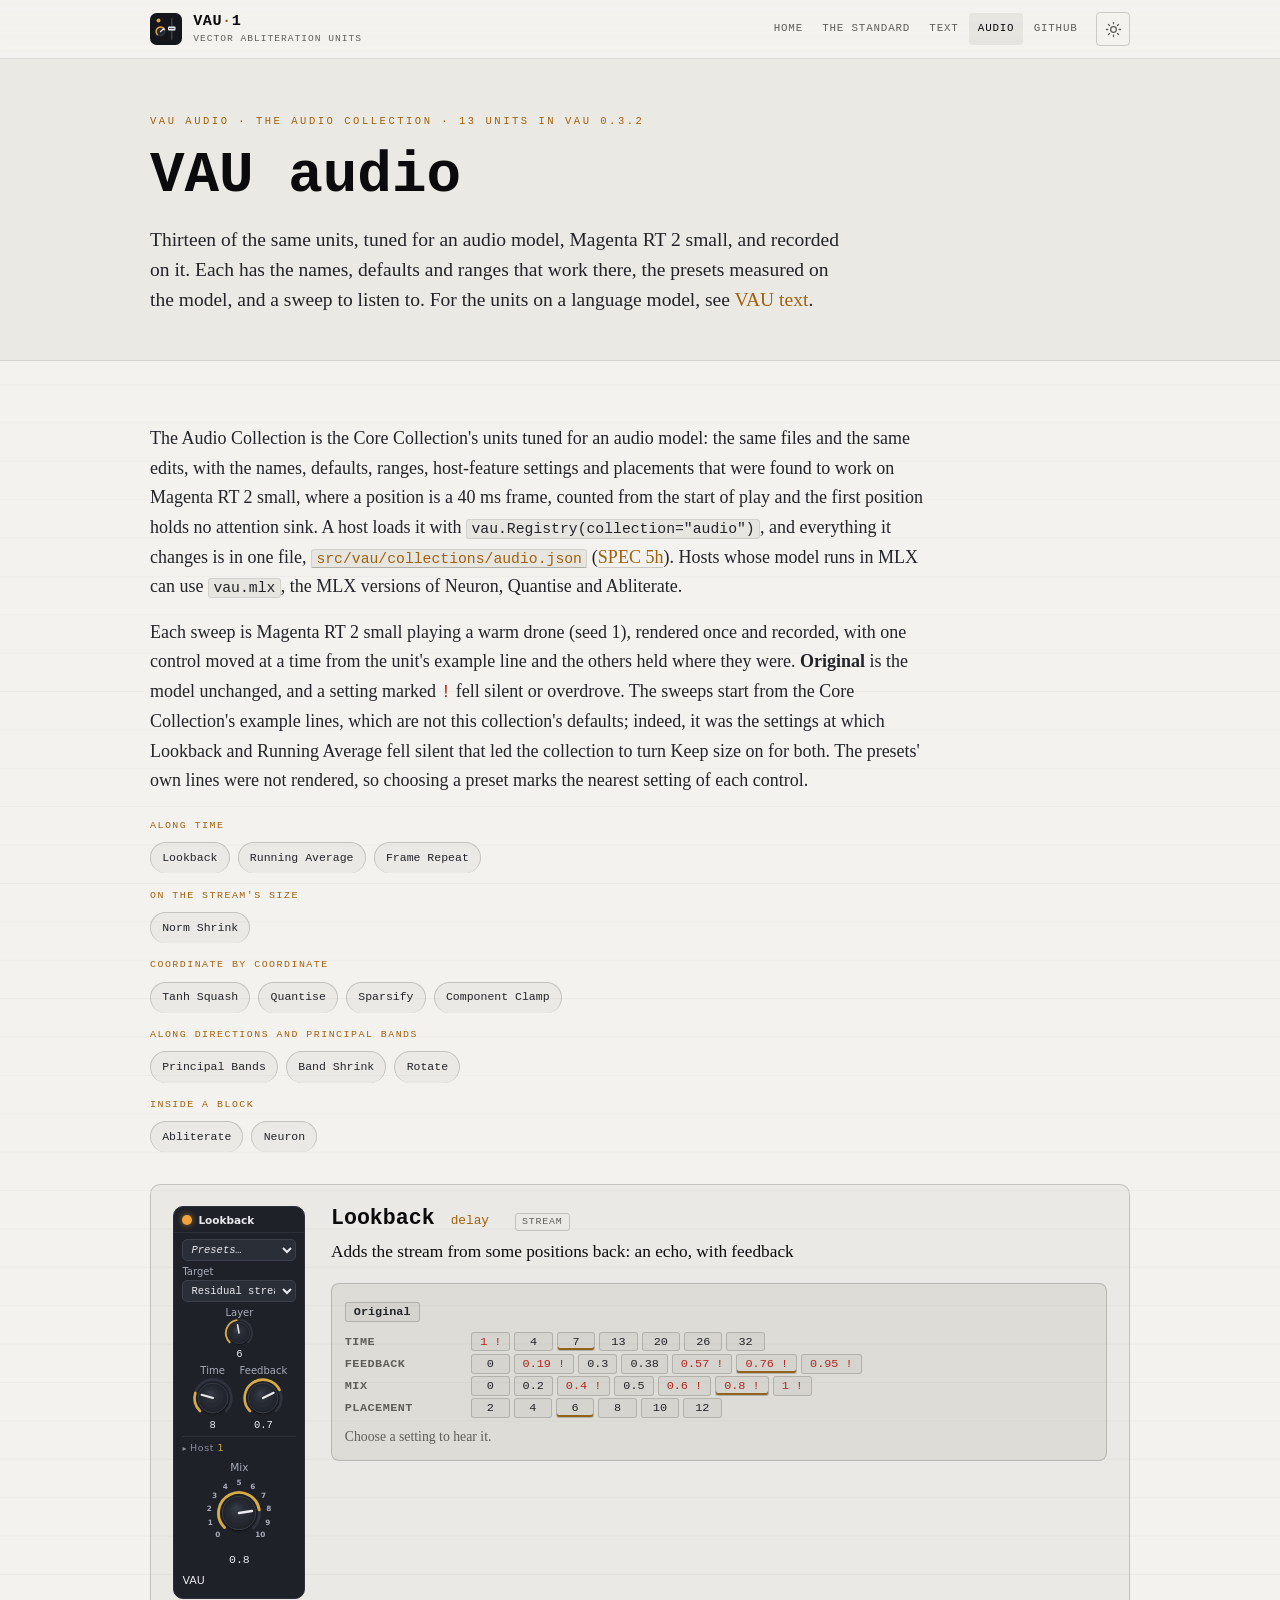
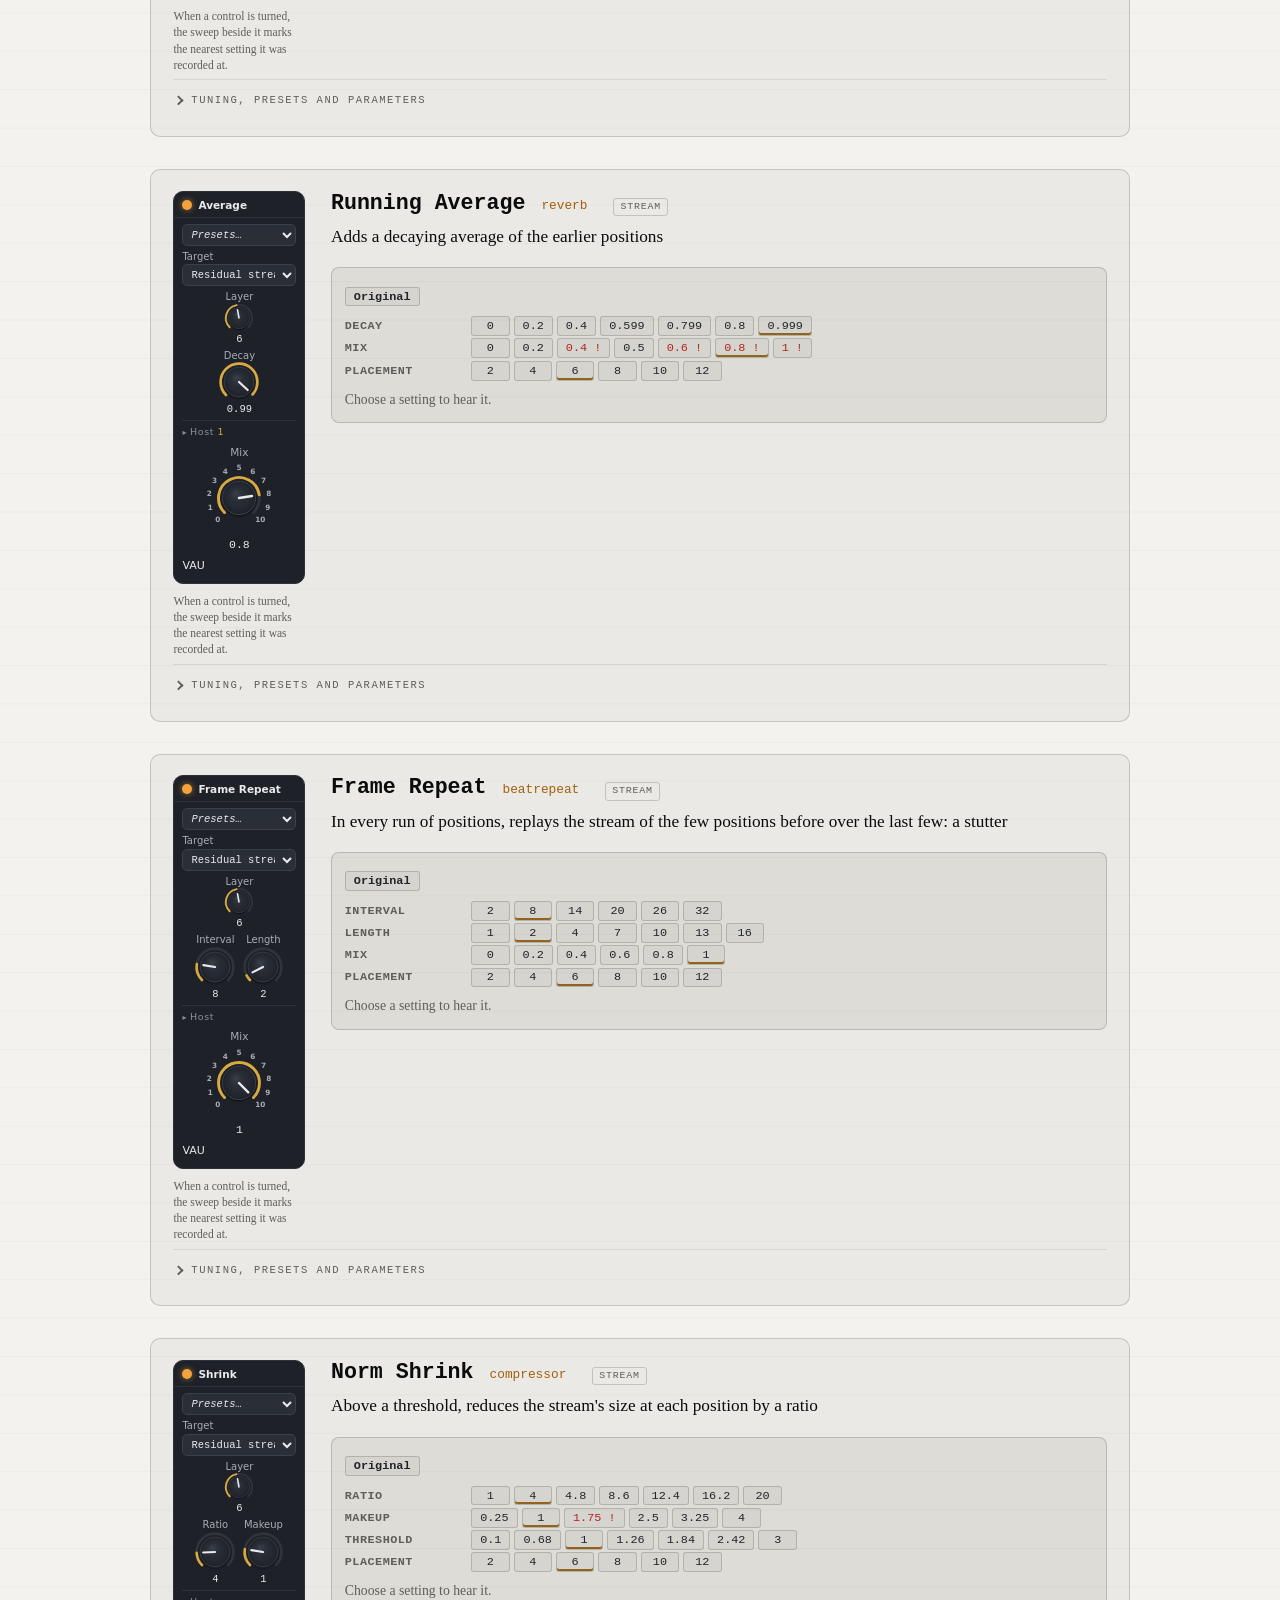
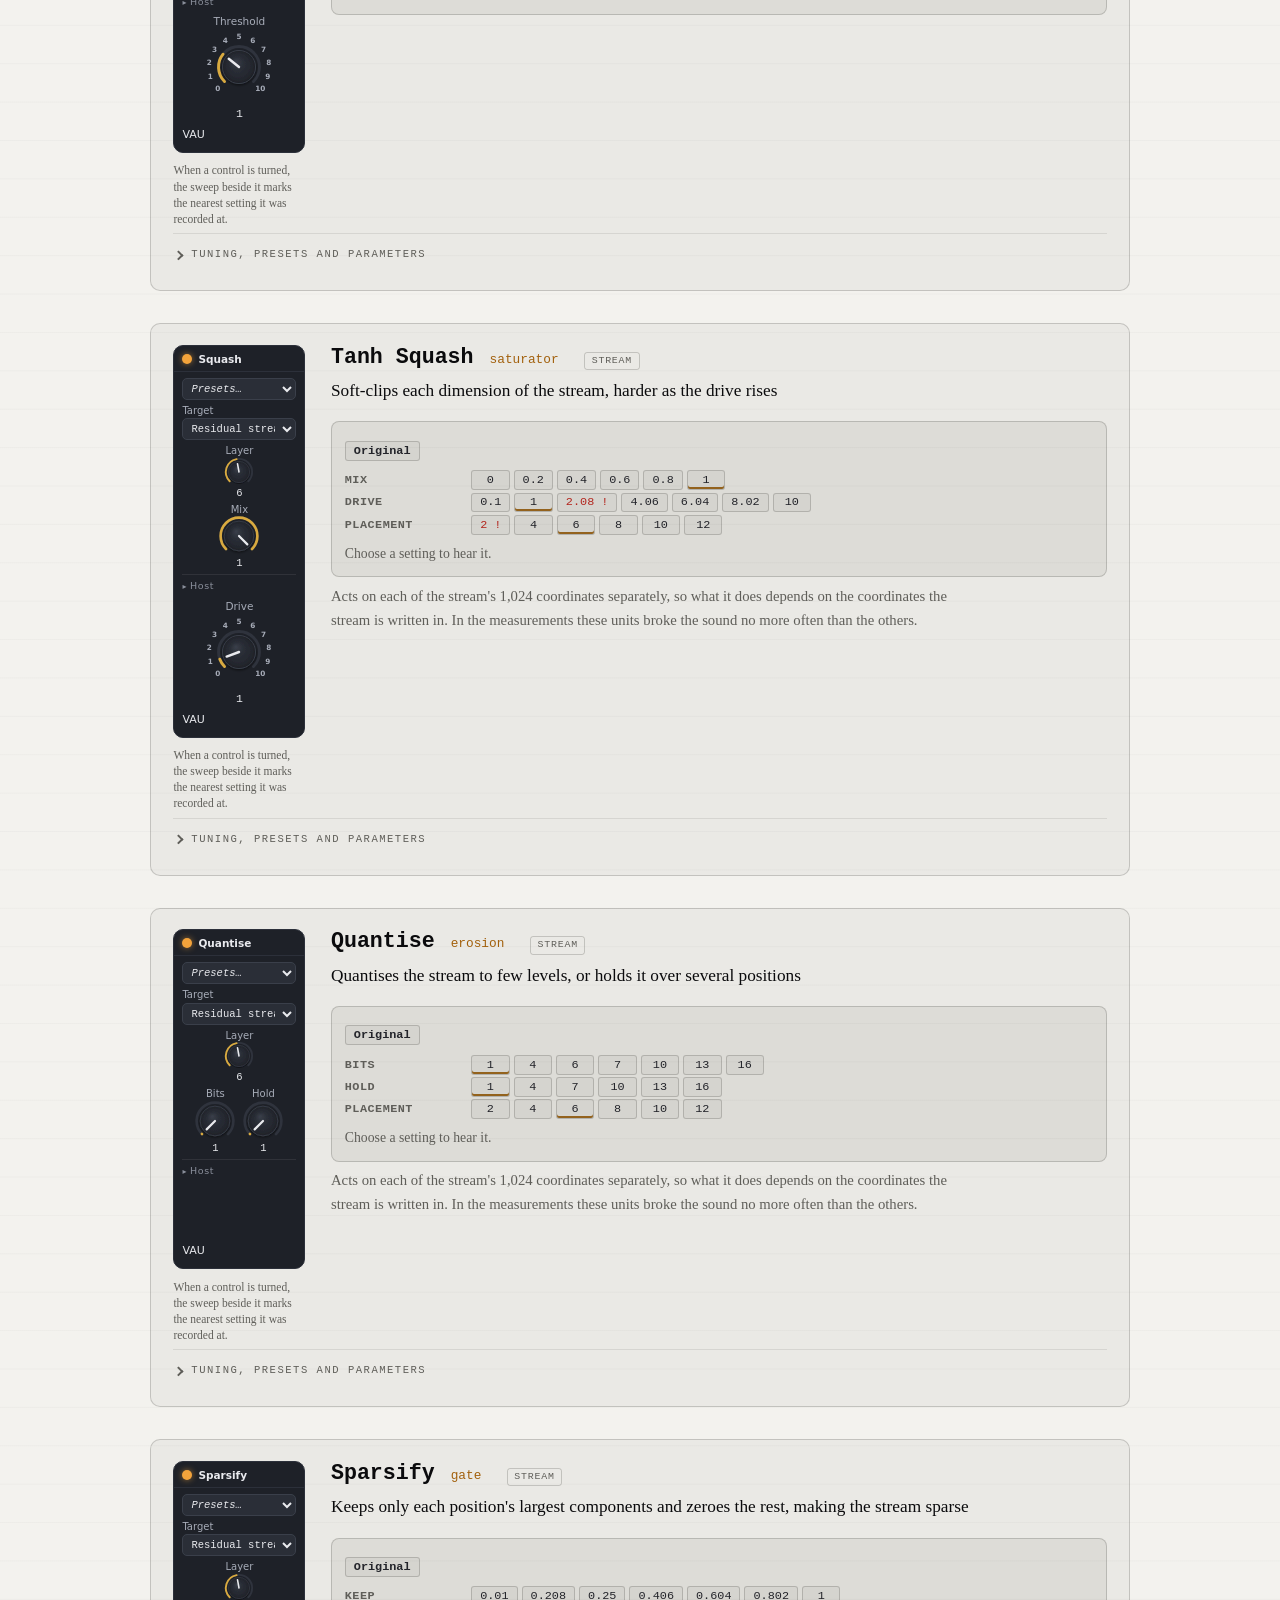
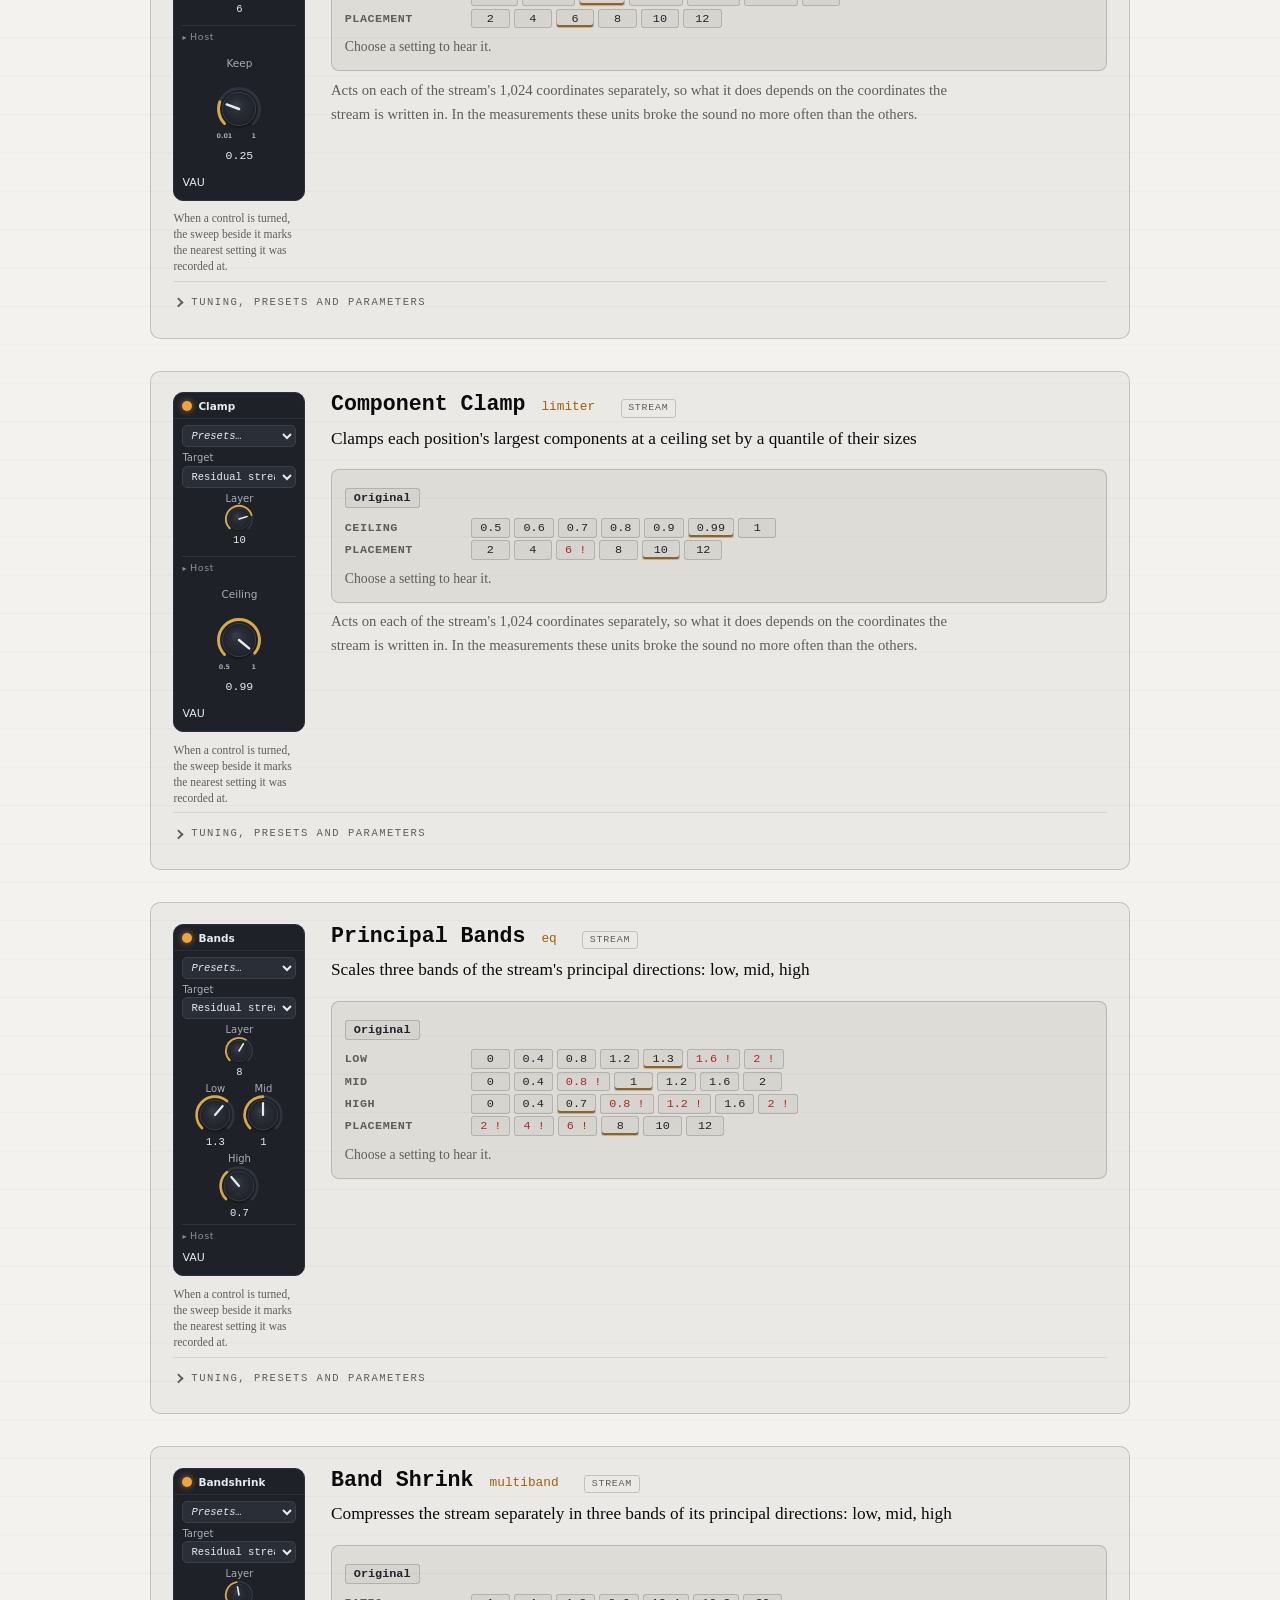
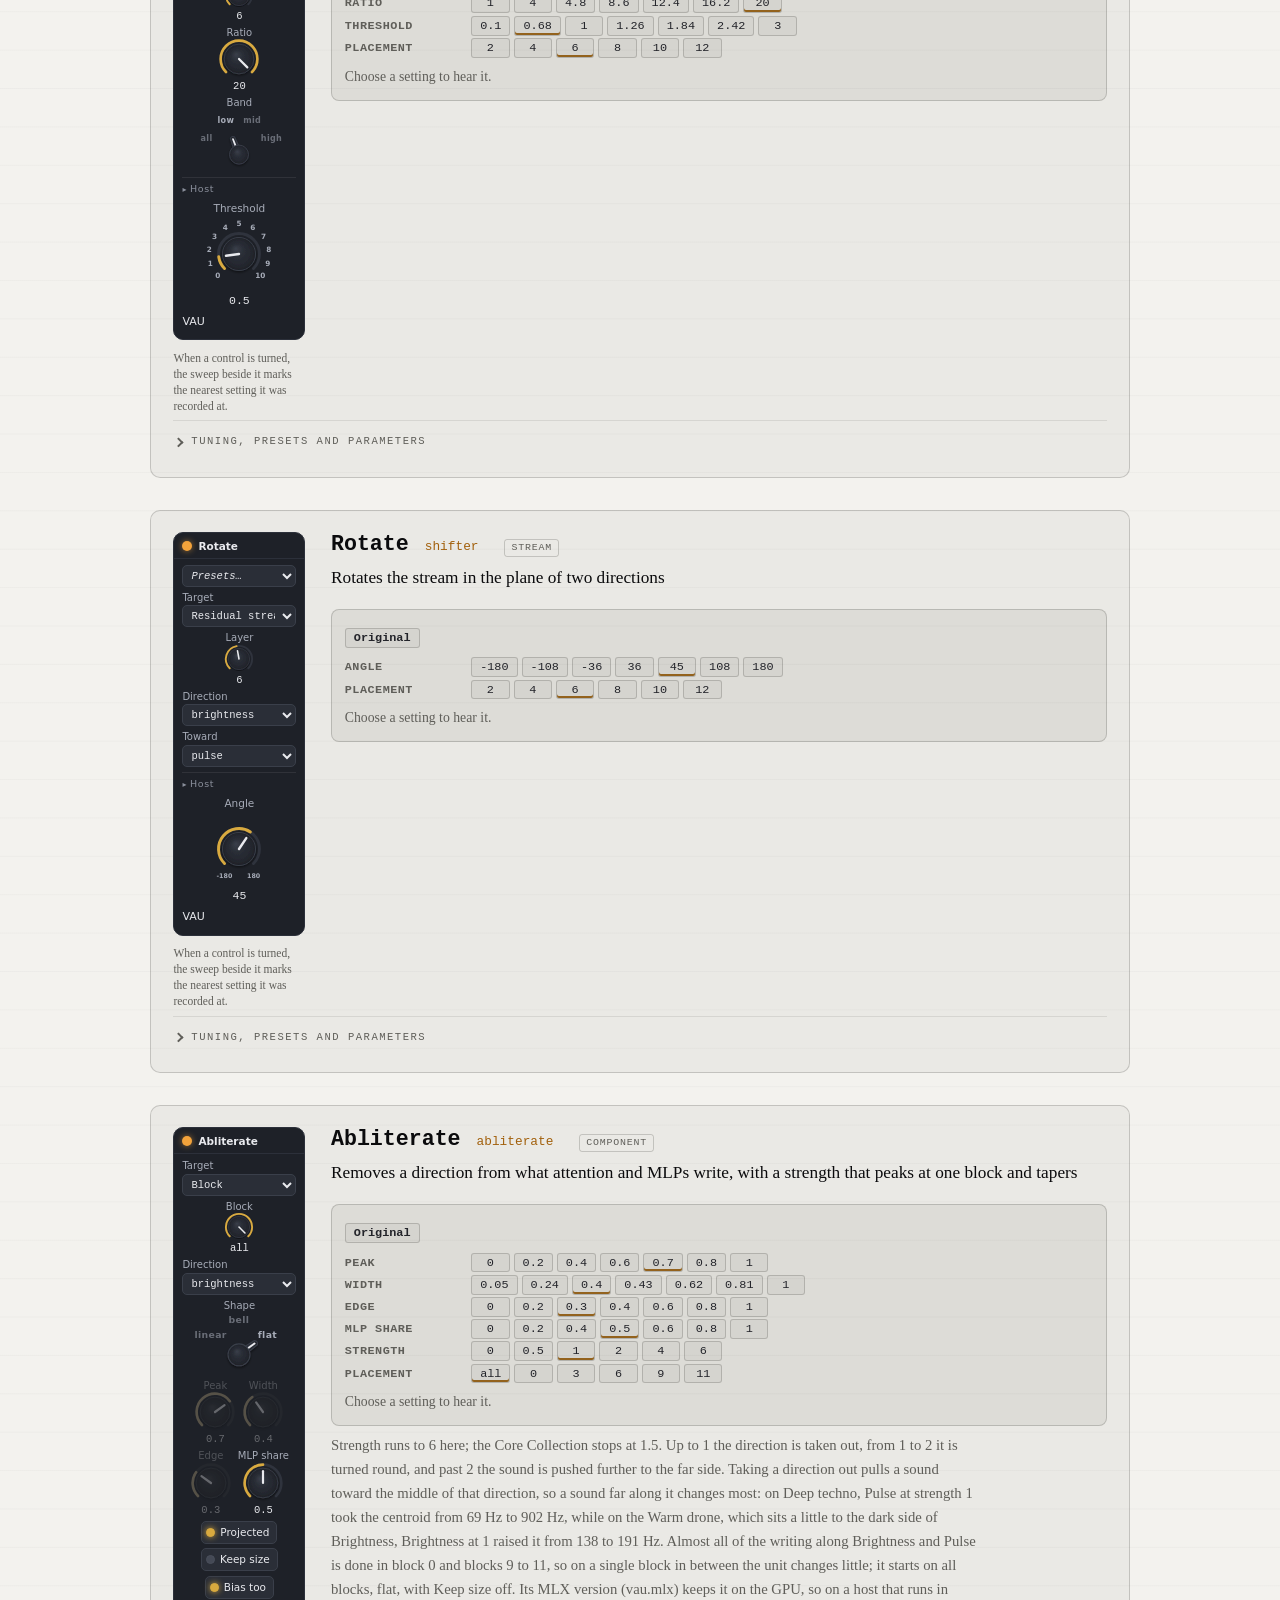
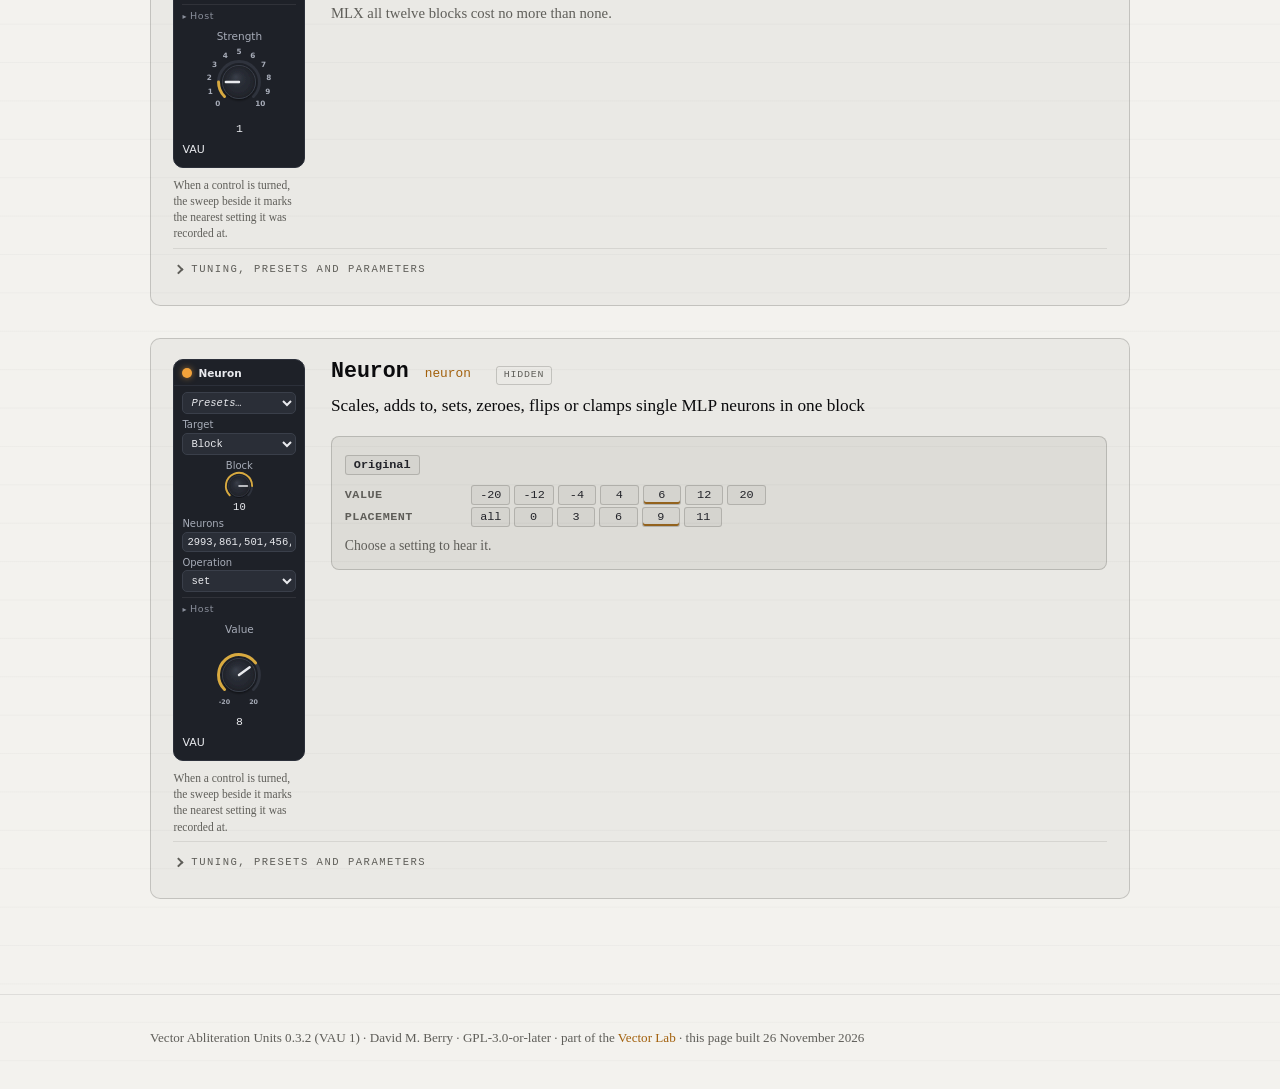
==== commit d25dbeb9: "VAU 0.3.2: light by default, and the site and standard copyedited" ====
--- a/docs/audio.html
+++ b/docs/audio.html
@@ -46,7 +46,7 @@
 
   <section class="hero doc-hero">
     <div class="wrap hero-inner">
-      <span class="kicker">VAU audio · the Audio Collection · 13 units in VAU 0.3.1</span>
+      <span class="kicker">VAU audio · the Audio Collection · 13 units in VAU 0.3.2</span>
       <h1>VAU audio</h1>
       <p class="tagline">Thirteen of the same units, tuned for an audio model, Magenta RT 2 small, and recorded on it. Each has the names, defaults and ranges that work there, the presets measured on the model, and a sweep to listen to. For the units on a language model, see <a href="units.html">VAU text</a>.</p>
     </div>
@@ -430,7 +430,7 @@
   </main>
 
   <footer class="site-footer">
-    <div class="wrap"><p>Vector Abliteration Units 0.3.1 (VAU 1) · David M. Berry · GPL-3.0-or-later · part of the <a href="https://github.com/vector-lab-tools">Vector Lab</a> · this page built 26 November 2026</p></div>
+    <div class="wrap"><p>Vector Abliteration Units 0.3.2 (VAU 1) · David M. Berry · GPL-3.0-or-later · part of the <a href="https://github.com/vector-lab-tools">Vector Lab</a> · this page built 26 November 2026</p></div>
   </footer>
 
   <script src="site.js?v=3bed5fa99f"></script>
